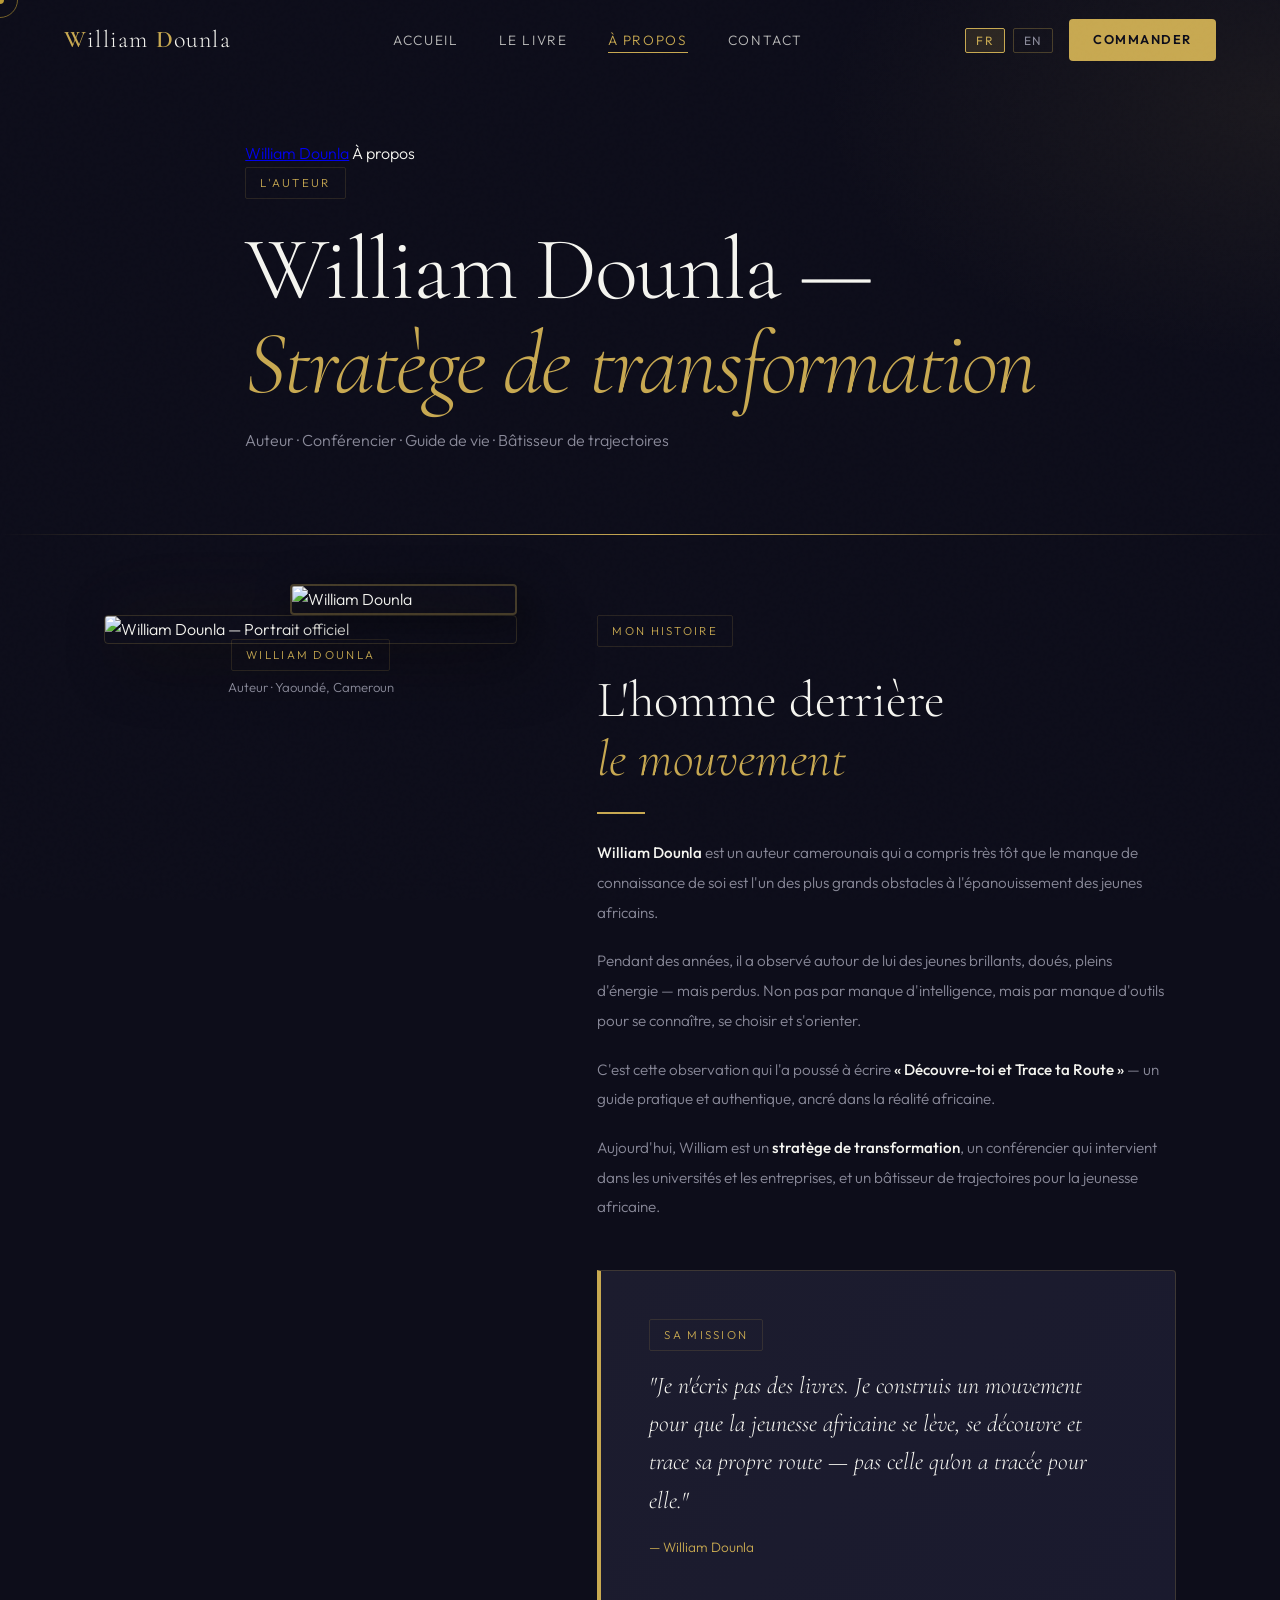
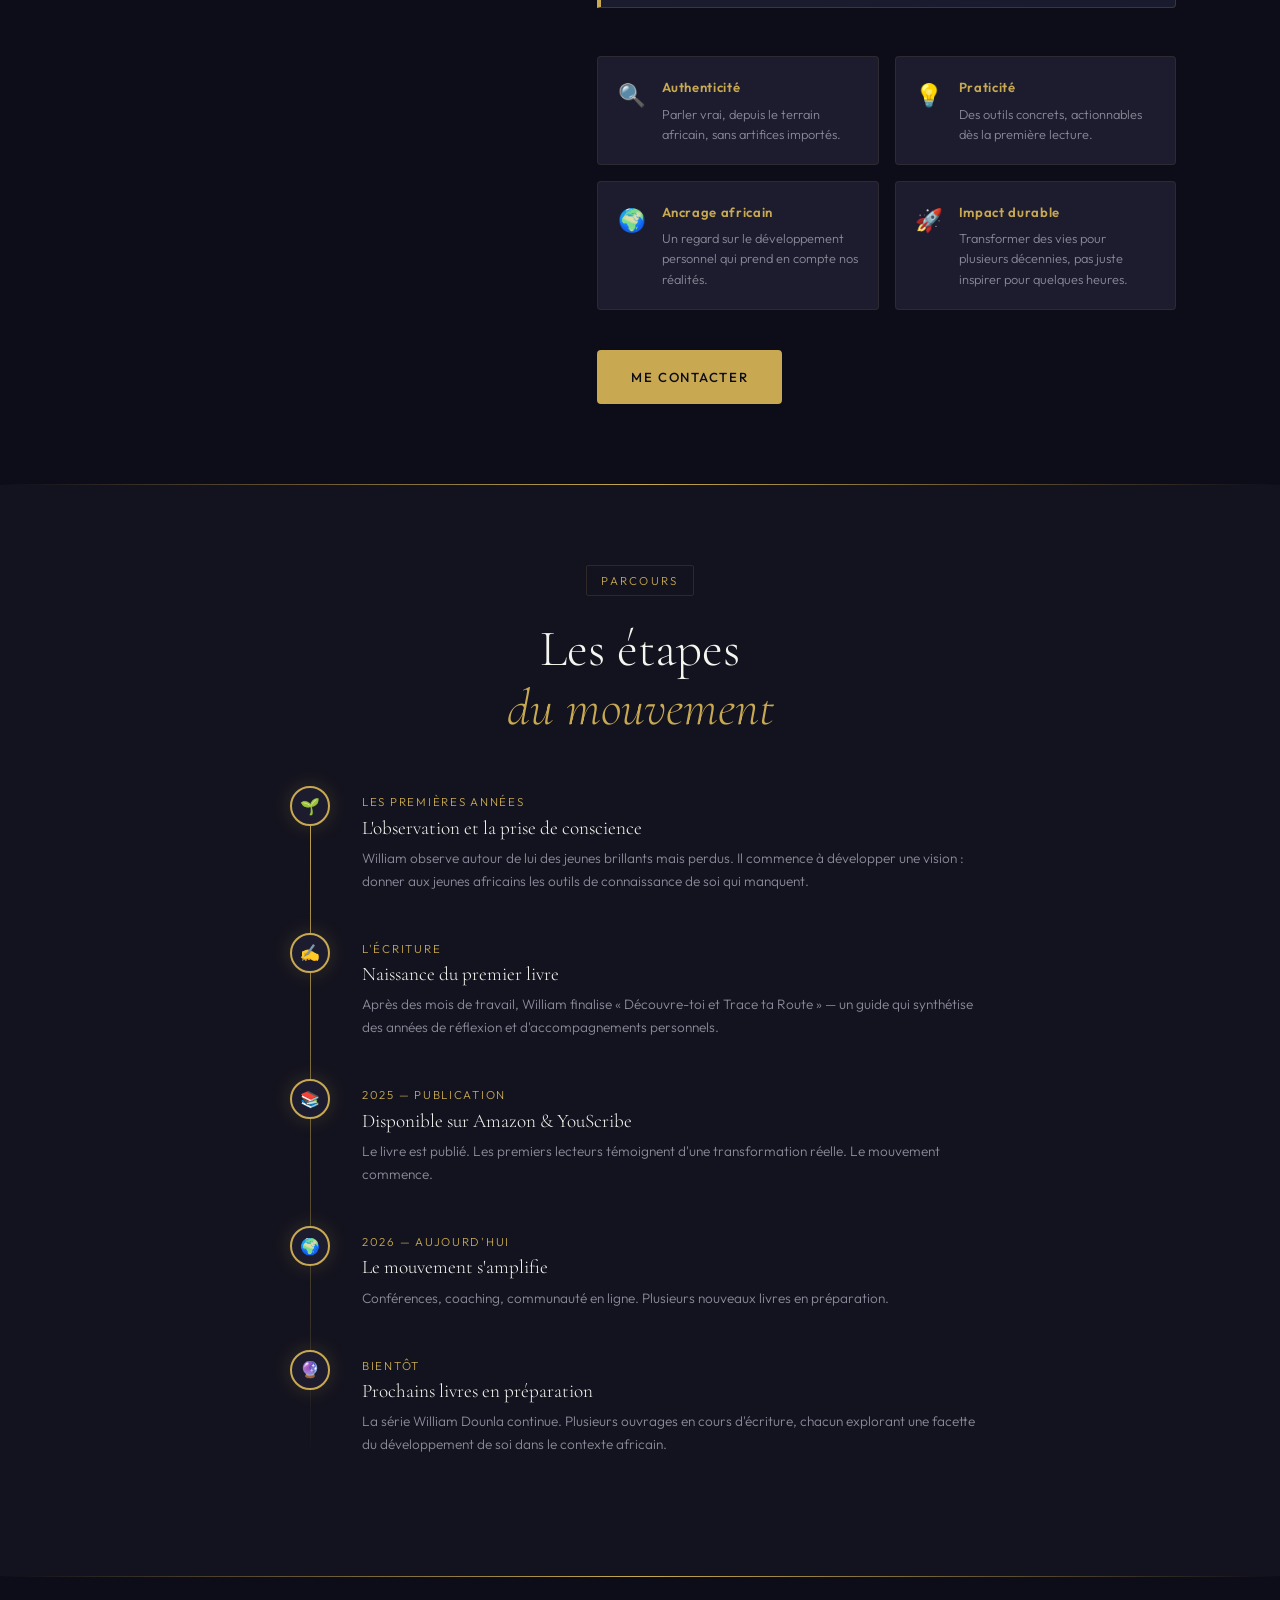
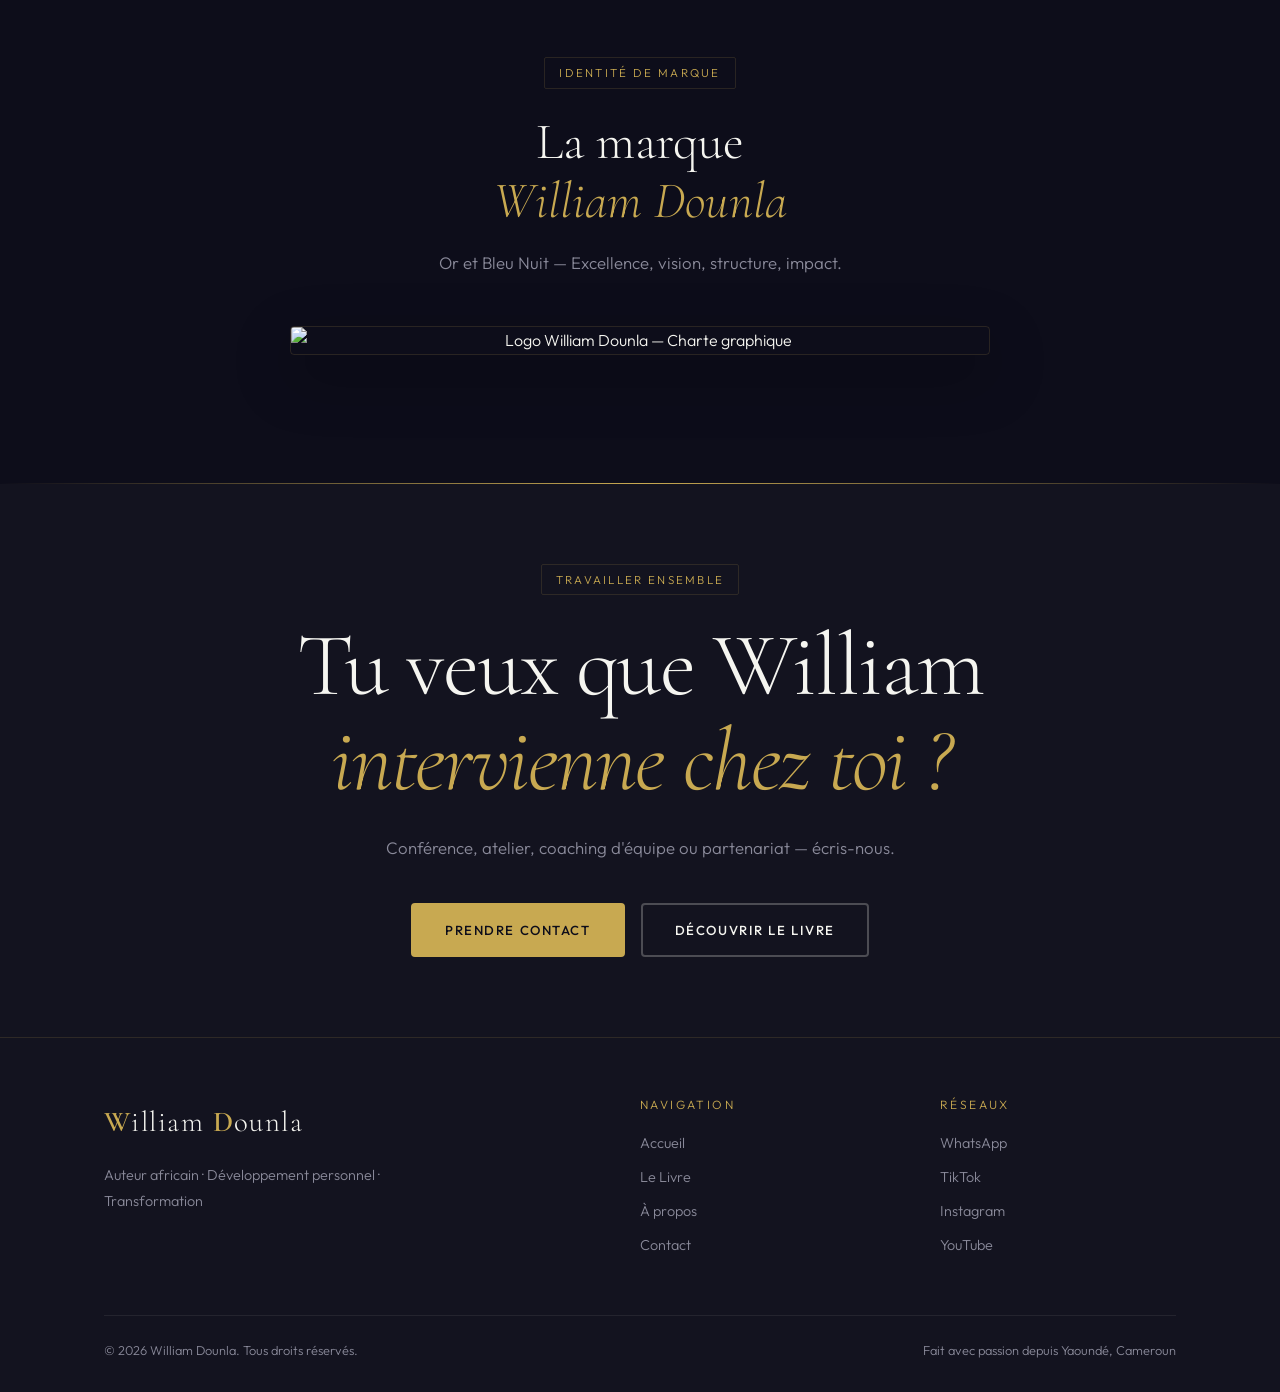
==== apropos.html @ 6d168667 "Add files via upload" ====
<!DOCTYPE html>
<html lang="fr">
<head>
  <meta charset="UTF-8" />
  <meta name="viewport" content="width=device-width, initial-scale=1.0" />
  <title>À propos — William Dounla</title>
  <meta name="description" content="Découvrez l'histoire de William Dounla, auteur africain de développement personnel, conférencier et guide de vie." />
  <link rel="stylesheet" href="style.css" />
  <style>
    .page-hero {
      min-height: 55vh; display: flex; align-items: flex-end;
      padding: calc(var(--nav-h) + 60px) 0 80px;
      position: relative; overflow: hidden;
    }
    .page-hero-bg {
      position: absolute; inset: 0;
      background: radial-gradient(ellipse 60% 80% at 100% 20%, rgba(200,169,81,0.07) 0%, transparent 60%);
    }

    /* ── PORTRAIT SECTION ── */
    .portrait-section { padding: 80px 0; }
    .portrait-layout {
      display: grid; grid-template-columns: 5fr 7fr;
      gap: 5rem; align-items: start;
    }
    .portrait-col { position: sticky; top: calc(var(--nav-h) + 2rem); }
    .portrait-main {
      width: 100%; border-radius: var(--radius);
      border: 1px solid rgba(200,169,81,0.2);
      box-shadow: 20px 20px 60px rgba(0,0,0,0.4), 0 0 80px rgba(200,169,81,0.08);
      display: block; object-fit: cover; object-position: top;
    }
    .portrait-secondary {
      width: 55%; margin-top: -60px; margin-left: auto;
      border-radius: var(--radius);
      border: 2px solid rgba(200,169,81,0.3);
      box-shadow: 10px 10px 40px rgba(0,0,0,0.5);
      display: block; object-fit: cover; object-position: top;
      position: relative; z-index: 2;
    }
    .portrait-label {
      margin-top: 1.5rem; text-align: center;
    }
    .portrait-label .tag { margin-bottom: 0.3rem; }
    .portrait-label p { font-size: 0.82rem; color: var(--gris); }

    /* ── STORY ── */
    .story-text p { color: var(--gris); line-height: 1.95; margin-bottom: 1.2rem; font-size: 0.95rem; }
    .story-text p strong { color: var(--blanc); font-weight: 500; }

    .values-grid {
      display: grid; grid-template-columns: 1fr 1fr;
      gap: 1rem; margin: 2.5rem 0;
    }
    .value-item {
      display: flex; gap: 1rem; align-items: flex-start;
      background: var(--nuit-3); border: 1px solid rgba(200,169,81,0.1);
      padding: 1.2rem; border-radius: var(--radius);
      transition: border-color var(--transition);
    }
    .value-item:hover { border-color: rgba(200,169,81,0.3); }
    .value-icon { font-size: 1.4rem; flex-shrink: 0; }
    .value-title { font-size: 0.82rem; font-weight: 600; color: var(--or); margin-bottom: 0.3rem; letter-spacing: 0.05em; }
    .value-desc { font-size: 0.8rem; color: var(--gris); line-height: 1.6; }

    /* ── TIMELINE ── */
    .timeline-section { background: var(--nuit-2); padding: 80px 0; }
    .timeline { position: relative; max-width: 700px; margin: 3rem auto 0; }
    .timeline::before {
      content: ''; position: absolute; left: 20px; top: 0; bottom: 0; width: 1px;
      background: linear-gradient(180deg, var(--or), transparent);
    }
    .timeline-item { display: flex; gap: 2rem; margin-bottom: 2.5rem; position: relative; }
    .timeline-dot {
      width: 40px; height: 40px; border-radius: 50%;
      background: var(--nuit-3); border: 2px solid var(--or);
      display: flex; align-items: center; justify-content: center;
      flex-shrink: 0; font-size: 1rem;
      box-shadow: 0 0 20px rgba(200,169,81,0.2);
    }
    .timeline-content { padding-top: 6px; }
    .timeline-year { font-size: 0.72rem; color: var(--or); letter-spacing: 0.15em; text-transform: uppercase; margin-bottom: 0.3rem; }
    .timeline-title { font-family: var(--font-display); font-size: 1.2rem; margin-bottom: 0.5rem; }
    .timeline-desc { font-size: 0.85rem; color: var(--gris); line-height: 1.7; }

    /* ── LOGO SECTION ── */
    .logo-section { padding: 80px 0; text-align: center; }
    .logo-display {
      max-width: 700px; margin: 3rem auto;
      border: 1px solid rgba(200,169,81,0.15);
      border-radius: var(--radius); overflow: hidden;
      box-shadow: 0 20px 60px rgba(0,0,0,0.3);
    }
    .logo-display img { width: 100%; display: block; }

    /* ── MISSION BOX ── */
    .mission-box {
      background: linear-gradient(135deg, var(--nuit-3), #1a1a2e);
      border: 1px solid rgba(200,169,81,0.2);
      border-left: 4px solid var(--or);
      padding: 3rem; border-radius: 0 var(--radius) var(--radius) 0;
      margin: 3rem 0;
    }
    .mission-box .tag { margin-bottom: 1rem; }
    .mission-box p {
      font-family: var(--font-display); font-size: 1.5rem;
      font-style: italic; color: var(--blanc); line-height: 1.6;
    }
    .mission-box .author { margin-top: 1rem; font-size: 0.85rem; color: var(--or); }

    /* ── CTA ── */
    .about-cta {
      background: var(--nuit-2); padding: 80px 0; text-align: center;
    }

    @media (max-width: 900px) {
      .portrait-layout { grid-template-columns: 1fr; }
      .portrait-col { position: static; }
      .portrait-secondary { width: 45%; }
      .values-grid { grid-template-columns: 1fr; }
    }
  </style>
</head>
<body>

<div class="cursor">
  <div class="cursor-dot" style="position:fixed"></div>
  <div class="cursor-ring" style="position:fixed"></div>
</div>
<div class="mobile-menu">
  <button class="mobile-close">✕</button>
  <a id="mob-accueil" href="index.html">Accueil</a>
  <a id="mob-livre" href="livre.html">Le Livre</a>
  <a id="mob-apropos" href="apropos.html">À propos</a>
  <a id="mob-contact" href="contact.html">Contact</a>
</div>
<nav>
  <a class="nav-logo" href="index.html">W<span>illiam </span>D<span>ounla</span></a>
  <ul class="nav-links">
    <li><a id="nav-accueil" href="index.html">Accueil</a></li>
    <li><a id="nav-livre" href="livre.html">Le Livre</a></li>
    <li><a id="nav-apropos" href="apropos.html" class="active">À propos</a></li>
    <li><a id="nav-contact" href="contact.html">Contact</a></li>
  </ul>
  <div style="display:flex;align-items:center;gap:1rem;">
    <div class="nav-lang">
      <button class="lang-btn" data-lang="fr">FR</button>
      <button class="lang-btn" data-lang="en">EN</button>
    </div>
    <a id="nav-cta" class="nav-cta" href="livre.html">Commander</a>
    <button class="hamburger"><span></span><span></span><span></span></button>
  </div>
</nav>

<!-- PAGE HERO -->
<section class="page-hero">
  <div class="page-hero-bg"></div>
  <div class="container">
    <div class="page-breadcrumb"><a href="index.html">William Dounla</a> <span id="page-label">À propos</span></div>
    <div class="tag" id="about-tag">L'auteur</div>
    <h1 class="display-title" id="about-hero-title">William Dounla —<br><em>Stratège de transformation</em></h1>
    <p style="color:var(--gris);margin-top:1rem;max-width:520px;" id="about-hero-sub">Auteur · Conférencier · Guide de vie · Bâtisseur de trajectoires</p>
  </div>
</section>

<hr class="divider">

<!-- PORTRAIT + STORY -->
<section class="portrait-section">
  <div class="container">
    <div class="portrait-layout">

      <!-- Photos -->
      <div class="portrait-col reveal">
        <img class="portrait-main" src="images/william-hero.jpeg" alt="William Dounla — Portrait officiel" />
        <img class="portrait-secondary" src="images/william-boubou.png" alt="William Dounla" />
        <div class="portrait-label">
          <div class="tag" id="portrait-tag">William Dounla</div>
          <p id="portrait-sub">Auteur · Yaoundé, Cameroun</p>
        </div>
      </div>

      <!-- Story -->
      <div class="reveal reveal-delay-2">
        <div class="tag" id="story-tag">Mon histoire</div>
        <h2 class="section-title" id="story-title">L'homme derrière<br><em>le mouvement</em></h2>
        <div class="or-line"></div>
        <div class="story-text">
          <p id="story-p1"><strong>William Dounla</strong> est un auteur camerounais qui a compris très tôt que le manque de connaissance de soi est l'un des plus grands obstacles à l'épanouissement des jeunes africains.</p>
          <p id="story-p2">Pendant des années, il a observé autour de lui des jeunes brillants, doués, pleins d'énergie — mais perdus. Non pas par manque d'intelligence, mais par manque d'outils pour se connaître, se choisir et s'orienter.</p>
          <p id="story-p3">C'est cette observation qui l'a poussé à écrire <strong>« Découvre-toi et Trace ta Route »</strong> — un guide pratique et authentique, ancré dans la réalité africaine, pour aider chacun à répondre aux questions essentielles de son existence.</p>
          <p id="story-p4">Aujourd'hui, William est bien plus qu'un auteur. Il est un <strong>stratège de transformation</strong>, un conférencier qui intervient dans les universités et les entreprises, et un bâtisseur de trajectoires pour la jeunesse africaine.</p>
        </div>

        <div class="mission-box">
          <div class="tag" id="mission-tag">Sa mission</div>
          <p id="mission-text">"Je n'écris pas des livres. Je construis un mouvement pour que la jeunesse africaine se lève, se découvre et trace sa propre route — pas celle qu'on a tracée pour elle."</p>
          <div class="author">— William Dounla</div>
        </div>

        <div class="values-grid">
          <div class="value-item">
            <div class="value-icon">🔍</div>
            <div><div class="value-title" id="v1t">Authenticité</div><div class="value-desc" id="v1d">Parler vrai, depuis le terrain africain, sans artifices importés.</div></div>
          </div>
          <div class="value-item">
            <div class="value-icon">💡</div>
            <div><div class="value-title" id="v2t">Praticité</div><div class="value-desc" id="v2d">Des outils concrets, actionnables dès la première lecture.</div></div>
          </div>
          <div class="value-item">
            <div class="value-icon">🌍</div>
            <div><div class="value-title" id="v3t">Ancrage africain</div><div class="value-desc" id="v3d">Un regard sur le développement personnel qui prend en compte nos réalités.</div></div>
          </div>
          <div class="value-item">
            <div class="value-icon">🚀</div>
            <div><div class="value-title" id="v4t">Impact durable</div><div class="value-desc" id="v4d">Transformer des vies pour plusieurs décennies, pas juste inspirer pour quelques heures.</div></div>
          </div>
        </div>

        <a class="btn btn-gold" href="contact.html" id="about-contact-btn">
          Me contacter
          <svg viewBox="0 0 24 24" fill="none" stroke="currentColor" stroke-width="2"><path d="M5 12h14M12 5l7 7-7 7"/></svg>
        </a>
      </div>
    </div>
  </div>
</section>

<hr class="divider">

<!-- TIMELINE -->
<section class="timeline-section">
  <div class="container">
    <div class="reveal" style="text-align:center;">
      <div class="tag" id="timeline-tag">Parcours</div>
      <h2 class="section-title" id="timeline-title">Les étapes<br><em>du mouvement</em></h2>
    </div>
    <div class="timeline">
      <div class="timeline-item reveal">
        <div class="timeline-dot">🌱</div>
        <div class="timeline-content">
          <div class="timeline-year" id="tl1-year">Les premières années</div>
          <h3 class="timeline-title" id="tl1-title">L'observation et la prise de conscience</h3>
          <p class="timeline-desc" id="tl1-desc">William observe autour de lui des jeunes brillants mais perdus. Il commence à développer une vision : donner aux jeunes africains les outils de connaissance de soi qui manquent cruellement.</p>
        </div>
      </div>
      <div class="timeline-item reveal">
        <div class="timeline-dot">✍️</div>
        <div class="timeline-content">
          <div class="timeline-year" id="tl2-year">L'écriture</div>
          <h3 class="timeline-title" id="tl2-title">Naissance du premier livre</h3>
          <p class="timeline-desc" id="tl2-desc">Après des mois de travail, William finalise « Découvre-toi et Trace ta Route » — un guide qui synthétise des années de réflexion, d'expériences et d'accompagnements personnels.</p>
        </div>
      </div>
      <div class="timeline-item reveal">
        <div class="timeline-dot">📚</div>
        <div class="timeline-content">
          <div class="timeline-year" id="tl3-year">2025 — Publication</div>
          <h3 class="timeline-title" id="tl3-title">Disponible sur Amazon & YouScribe</h3>
          <p class="timeline-desc" id="tl3-desc">Le livre est publié sur Amazon (version papier et numérique) et sur YouScribe. Les premiers lecteurs témoignent d'une transformation réelle. Le mouvement commence.</p>
        </div>
      </div>
      <div class="timeline-item reveal">
        <div class="timeline-dot">🌍</div>
        <div class="timeline-content">
          <div class="timeline-year" id="tl4-year">2026 — Aujourd'hui</div>
          <h3 class="timeline-title" id="tl4-title">Le mouvement s'amplifie</h3>
          <p class="timeline-desc" id="tl4-desc">Conférences, coaching, communauté en ligne. Plusieurs nouveaux livres en préparation. La marque William Dounla se construit comme un écosystème de transformation pour la jeunesse africaine.</p>
        </div>
      </div>
      <div class="timeline-item reveal">
        <div class="timeline-dot">🔮</div>
        <div class="timeline-content">
          <div class="timeline-year" id="tl5-year">Bientôt</div>
          <h3 class="timeline-title" id="tl5-title">Prochains livres en préparation</h3>
          <p class="timeline-desc" id="tl5-desc">La série William Dounla continue. Plusieurs ouvrages sont en cours d'écriture, chacun explorant une facette du développement de soi dans le contexte africain.</p>
        </div>
      </div>
    </div>
  </div>
</section>

<hr class="divider">

<!-- LOGO / BRAND -->
<section class="logo-section">
  <div class="container">
    <div class="reveal">
      <div class="tag" id="brand-tag">Identité de marque</div>
      <h2 class="section-title" id="brand-title">La marque<br><em>William Dounla</em></h2>
      <p class="lead" style="margin:0 auto;text-align:center;" id="brand-sub">Or et Bleu Nuit — Excellence, vision, structure, impact.</p>
    </div>
    <div class="logo-display reveal reveal-delay-2">
      <img src="images/logo-wd.png" alt="Logo William Dounla — Charte graphique" />
    </div>
  </div>
</section>

<hr class="divider">

<!-- CTA -->
<section class="about-cta">
  <div class="container reveal">
    <div class="tag" id="cta-tag">Travailler ensemble</div>
    <h2 class="display-title" id="cta-title">Tu veux que William<br><em>intervienne chez toi ?</em></h2>
    <p class="lead" style="margin:1.5rem auto 2.5rem;text-align:center;" id="cta-sub">
      Conférence, atelier, coaching d'équipe ou partenariat — écris-nous.
    </p>
    <div style="display:flex;justify-content:center;gap:1rem;flex-wrap:wrap;">
      <a class="btn btn-gold" href="contact.html" id="cta-btn1">
        Prendre contact
        <svg viewBox="0 0 24 24" fill="none" stroke="currentColor" stroke-width="2"><path d="M5 12h14M12 5l7 7-7 7"/></svg>
      </a>
      <a class="btn btn-outline" href="livre.html" id="cta-btn2">Découvrir le livre</a>
    </div>
  </div>
</section>

<!-- FOOTER -->
<footer>
  <div class="container">
    <div class="footer-grid">
      <div class="footer-brand">
        <a class="nav-logo" href="index.html">W<span>illiam </span>D<span>ounla</span></a>
        <p id="footer-tagline">Auteur africain · Développement personnel · Transformation</p>
      </div>
      <div class="footer-col">
        <h4 id="footer-nav-title">Navigation</h4>
        <a id="footer-link-accueil" href="index.html">Accueil</a>
        <a id="footer-link-livre" href="livre.html">Le Livre</a>
        <a id="footer-link-apropos" href="apropos.html">À propos</a>
        <a id="footer-link-contact" href="contact.html">Contact</a>
      </div>
      <div class="footer-col">
        <h4 id="footer-social-title">Réseaux</h4>
        <a href="https://wa.me/237699545260" target="_blank">WhatsApp</a>
        <a href="#" target="_blank">TikTok</a>
        <a href="#" target="_blank">Instagram</a>
        <a href="#" target="_blank">YouTube</a>
      </div>
    </div>
    <div class="footer-bottom">
      <p id="footer-rights">© 2026 William Dounla. Tous droits réservés.</p>
      <p id="footer-made">Fait avec passion depuis Yaoundé, Cameroun</p>
    </div>
  </div>
</footer>

<script src="main.js"></script>
<script>
const aboutTranslations = {
  fr: {
    pageLabel:"À propos", aboutTag:"L'auteur",
    heroTitle:"William Dounla —<br><em>Stratège de transformation</em>",
    heroSub:"Auteur · Conférencier · Guide de vie · Bâtisseur de trajectoires",
    portraitTag:"William Dounla", portraitSub:"Auteur · Yaoundé, Cameroun",
    storyTag:"Mon histoire", storyTitle:"L'homme derrière<br><em>le mouvement</em>",
    p1:"<strong>William Dounla</strong> est un auteur camerounais qui a compris très tôt que le manque de connaissance de soi est l'un des plus grands obstacles à l'épanouissement des jeunes africains.",
    p2:"Pendant des années, il a observé autour de lui des jeunes brillants, doués, pleins d'énergie — mais perdus. Non pas par manque d'intelligence, mais par manque d'outils pour se connaître, se choisir et s'orienter.",
    p3:"C'est cette observation qui l'a poussé à écrire <strong>« Découvre-toi et Trace ta Route »</strong> — un guide pratique et authentique, ancré dans la réalité africaine.",
    p4:"Aujourd'hui, William est un <strong>stratège de transformation</strong>, un conférencier qui intervient dans les universités et les entreprises, et un bâtisseur de trajectoires pour la jeunesse africaine.",
    missionTag:"Sa mission",
    missionText:"\"Je n'écris pas des livres. Je construis un mouvement pour que la jeunesse africaine se lève, se découvre et trace sa propre route — pas celle qu'on a tracée pour elle.\"",
    v1t:"Authenticité",v1d:"Parler vrai, depuis le terrain africain, sans artifices importés.",
    v2t:"Praticité",v2d:"Des outils concrets, actionnables dès la première lecture.",
    v3t:"Ancrage africain",v3d:"Un regard sur le développement personnel qui prend en compte nos réalités.",
    v4t:"Impact durable",v4d:"Transformer des vies pour plusieurs décennies, pas juste inspirer pour quelques heures.",
    contactBtn:"Me contacter",
    timelineTag:"Parcours",timelineTitle:"Les étapes<br><em>du mouvement</em>",
    tl1y:"Les premières années",tl1t:"L'observation et la prise de conscience",tl1d:"William observe autour de lui des jeunes brillants mais perdus. Il commence à développer une vision : donner aux jeunes africains les outils de connaissance de soi qui manquent.",
    tl2y:"L'écriture",tl2t:"Naissance du premier livre",tl2d:"Après des mois de travail, William finalise « Découvre-toi et Trace ta Route » — un guide qui synthétise des années de réflexion et d'accompagnements personnels.",
    tl3y:"2025 — Publication",tl3t:"Disponible sur Amazon & YouScribe",tl3d:"Le livre est publié. Les premiers lecteurs témoignent d'une transformation réelle. Le mouvement commence.",
    tl4y:"2026 — Aujourd'hui",tl4t:"Le mouvement s'amplifie",tl4d:"Conférences, coaching, communauté en ligne. Plusieurs nouveaux livres en préparation.",
    tl5y:"Bientôt",tl5t:"Prochains livres en préparation",tl5d:"La série William Dounla continue. Plusieurs ouvrages en cours d'écriture, chacun explorant une facette du développement de soi dans le contexte africain.",
    brandTag:"Identité de marque",brandTitle:"La marque<br><em>William Dounla</em>",brandSub:"Or et Bleu Nuit — Excellence, vision, structure, impact.",
    ctaTag:"Travailler ensemble",ctaTitle:"Tu veux que William<br><em>intervienne chez toi ?</em>",ctaSub:"Conférence, atelier, coaching d'équipe ou partenariat — écris-nous.",
    ctaBtn1:"Prendre contact",ctaBtn2:"Découvrir le livre",
  },
  en: {
    pageLabel:"About", aboutTag:"The author",
    heroTitle:"William Dounla —<br><em>Transformation strategist</em>",
    heroSub:"Author · Speaker · Life Guide · Path Builder",
    portraitTag:"William Dounla", portraitSub:"Author · Yaoundé, Cameroon",
    storyTag:"My story", storyTitle:"The man behind<br><em>the movement</em>",
    p1:"<strong>William Dounla</strong> is a Cameroonian author who understood early that lack of self-knowledge is one of the greatest obstacles to the fulfillment of young Africans.",
    p2:"For years, he observed brilliant, talented, energetic young people — but lost. Not for lack of intelligence, but for lack of tools to know themselves, choose themselves and find direction.",
    p3:"This observation pushed him to write <strong>\"Discover Yourself and Trace Your Path\"</strong> — a practical, authentic guide rooted in African reality.",
    p4:"Today, William is a <strong>transformation strategist</strong>, a speaker who intervenes in universities and companies, and a path builder for African youth.",
    missionTag:"His mission",
    missionText:"\"I don't write books. I build a movement so that African youth rises, discovers itself and traces its own path — not the one traced for them.\"",
    v1t:"Authenticity",v1d:"Speaking truth, from the African ground, without imported artifices.",
    v2t:"Practicality",v2d:"Concrete tools, actionable from the very first reading.",
    v3t:"African grounding",v3d:"A view of personal development that takes our realities into account.",
    v4t:"Lasting impact",v4d:"Transforming lives for decades, not just inspiring for a few hours.",
    contactBtn:"Contact me",
    timelineTag:"Journey",timelineTitle:"The steps<br><em>of the movement</em>",
    tl1y:"Early years",tl1t:"Observation and awakening",tl1d:"William observes brilliant but lost young people around him. He begins to develop a vision: giving African youth the self-knowledge tools they so desperately lack.",
    tl2y:"Writing",tl2t:"Birth of the first book",tl2d:"After months of work, William finalizes 'Discover Yourself and Trace Your Path' — a guide synthesizing years of reflection and personal accompaniment.",
    tl3y:"2025 — Publication",tl3t:"Available on Amazon & YouScribe",tl3d:"The book is published. The first readers testify to real transformation. The movement begins.",
    tl4y:"2026 — Today",tl4t:"The movement amplifies",tl4d:"Conferences, coaching, online community. Several new books in preparation.",
    tl5y:"Coming soon",tl5t:"Next books in preparation",tl5d:"The William Dounla series continues. Several works in progress, each exploring a facet of self-development in the African context.",
    brandTag:"Brand identity",brandTitle:"The<br><em>William Dounla brand</em>",brandSub:"Gold and Midnight Blue — Excellence, vision, structure, impact.",
    ctaTag:"Work together",ctaTitle:"Want William to<br><em>speak at your event?</em>",ctaSub:"Conference, workshop, team coaching or partnership — write to us.",
    ctaBtn1:"Get in touch",ctaBtn2:"Discover the book",
  }
};
function updatePageLang(lang) {
  const t = aboutTranslations[lang];
  const set = (id, val, html=false) => { const el=document.getElementById(id); if(el){if(html)el.innerHTML=val;else el.textContent=val;} };
  set('page-label',t.pageLabel); set('about-tag',t.aboutTag);
  set('about-hero-title',t.heroTitle,true); set('about-hero-sub',t.heroSub);
  set('portrait-tag',t.portraitTag); set('portrait-sub',t.portraitSub);
  set('story-tag',t.storyTag); set('story-title',t.storyTitle,true);
  set('story-p1',t.p1,true); set('story-p2',t.p2,true); set('story-p3',t.p3,true); set('story-p4',t.p4,true);
  set('mission-tag',t.missionTag); set('mission-text',t.missionText);
  set('v1t',t.v1t);set('v1d',t.v1d);set('v2t',t.v2t);set('v2d',t.v2d);
  set('v3t',t.v3t);set('v3d',t.v3d);set('v4t',t.v4t);set('v4d',t.v4d);
  set('about-contact-btn',t.contactBtn);
  set('timeline-tag',t.timelineTag); set('timeline-title',t.timelineTitle,true);
  set('tl1-year',t.tl1y);set('tl1-title',t.tl1t);set('tl1-desc',t.tl1d);
  set('tl2-year',t.tl2y);set('tl2-title',t.tl2t);set('tl2-desc',t.tl2d);
  set('tl3-year',t.tl3y);set('tl3-title',t.tl3t);set('tl3-desc',t.tl3d);
  set('tl4-year',t.tl4y);set('tl4-title',t.tl4t);set('tl4-desc',t.tl4d);
  set('tl5-year',t.tl5y);set('tl5-title',t.tl5t);set('tl5-desc',t.tl5d);
  set('brand-tag',t.brandTag);set('brand-title',t.brandTitle,true);set('brand-sub',t.brandSub);
  set('cta-tag',t.ctaTag);set('cta-title',t.ctaTitle,true);set('cta-sub',t.ctaSub);
  set('cta-btn1',t.ctaBtn1);set('cta-btn2',t.ctaBtn2);
}
</script>
</body>
</html>
---- style.css ----
/* ═══════════════════════════════════════════════════════
   WILLIAM DOUNLA — Global Stylesheet
   Palette: Or #C8A951 · Bleu Nuit #0D0D1A · Blanc #F5F5F0
   ═══════════════════════════════════════════════════════ */

@import url('https://fonts.googleapis.com/css2?family=Cormorant+Garamond:ital,wght@0,300;0,400;0,600;0,700;1,300;1,400&family=Outfit:wght@300;400;500;600&display=swap');

:root {
  --or: #C8A951;
  --or-light: #E2CC8A;
  --or-dim: rgba(200,169,81,0.15);
  --nuit: #0D0D1A;
  --nuit-2: #13131F;
  --nuit-3: #1C1C2E;
  --blanc: #F5F5F0;
  --gris: #8A8A9A;
  --gris-light: rgba(245,245,240,0.07);
  --font-display: 'Cormorant Garamond', serif;
  --font-body: 'Outfit', sans-serif;
  --nav-h: 80px;
  --radius: 4px;
  --transition: 0.4s cubic-bezier(0.25, 0.46, 0.45, 0.94);
}

*, *::before, *::after { box-sizing: border-box; margin: 0; padding: 0; }

html { scroll-behavior: smooth; font-size: 16px; }

body {
  background: var(--nuit);
  color: var(--blanc);
  font-family: var(--font-body);
  font-weight: 300;
  line-height: 1.7;
  overflow-x: hidden;
  cursor: none;
}

/* ── Custom Cursor ── */
.cursor {
  position: fixed; top: 0; left: 0; z-index: 9999;
  pointer-events: none; mix-blend-mode: difference;
}
.cursor-dot {
  width: 8px; height: 8px;
  background: var(--or);
  border-radius: 50%;
  transform: translate(-50%, -50%);
  transition: transform 0.1s;
}
.cursor-ring {
  width: 36px; height: 36px;
  border: 1.5px solid var(--or);
  border-radius: 50%;
  transform: translate(-50%, -50%);
  transition: transform 0.15s, width 0.3s, height 0.3s;
  opacity: 0.6;
}
body:has(a:hover) .cursor-ring,
body:has(button:hover) .cursor-ring {
  width: 56px; height: 56px;
}

/* ── Scrollbar ── */
::-webkit-scrollbar { width: 4px; }
::-webkit-scrollbar-track { background: var(--nuit); }
::-webkit-scrollbar-thumb { background: var(--or); border-radius: 2px; }

/* ═══ NAVIGATION ═══════════════════════════════════════ */
nav {
  position: fixed; top: 0; left: 0; right: 0; z-index: 100;
  height: var(--nav-h);
  display: flex; align-items: center; justify-content: space-between;
  padding: 0 5vw;
  transition: background var(--transition), backdrop-filter var(--transition);
}
nav.scrolled {
  background: rgba(13,13,26,0.92);
  backdrop-filter: blur(20px);
  border-bottom: 1px solid rgba(200,169,81,0.15);
}

.nav-logo {
  font-family: var(--font-display);
  font-size: 1.5rem;
  font-weight: 600;
  color: var(--or);
  text-decoration: none;
  letter-spacing: 0.05em;
}
.nav-logo span { color: var(--blanc); font-weight: 300; }

.nav-links {
  display: flex; align-items: center; gap: 2.5rem;
  list-style: none;
}
.nav-links a {
  color: rgba(245,245,240,0.75);
  text-decoration: none;
  font-size: 0.85rem;
  letter-spacing: 0.12em;
  text-transform: uppercase;
  transition: color var(--transition);
  position: relative;
}
.nav-links a::after {
  content: '';
  position: absolute; bottom: -4px; left: 0; right: 0;
  height: 1px; background: var(--or);
  transform: scaleX(0); transform-origin: right;
  transition: transform var(--transition);
}
.nav-links a:hover, .nav-links a.active { color: var(--or); }
.nav-links a:hover::after, .nav-links a.active::after { transform: scaleX(1); transform-origin: left; }

.nav-lang {
  display: flex; gap: 0.5rem; align-items: center;
}
.lang-btn {
  background: none; border: 1px solid rgba(200,169,81,0.3);
  color: var(--gris); font-family: var(--font-body);
  font-size: 0.75rem; letter-spacing: 0.1em;
  padding: 4px 10px; border-radius: 2px;
  cursor: none; transition: all 0.3s;
}
.lang-btn.active, .lang-btn:hover {
  border-color: var(--or); color: var(--or);
  background: var(--or-dim);
}

.nav-cta {
  background: var(--or); color: var(--nuit);
  border: none; font-family: var(--font-body);
  font-size: 0.8rem; letter-spacing: 0.12em;
  text-transform: uppercase; font-weight: 600;
  padding: 10px 24px; border-radius: var(--radius);
  text-decoration: none; cursor: none;
  transition: all 0.3s; white-space: nowrap;
}
.nav-cta:hover { background: var(--or-light); transform: translateY(-1px); }

/* ── Hamburger ── */
.hamburger {
  display: none; flex-direction: column; gap: 5px;
  background: none; border: none; cursor: none; padding: 4px;
}
.hamburger span {
  display: block; width: 24px; height: 1.5px;
  background: var(--blanc); transition: all 0.3s;
}

/* ═══ UTILITY ═══════════════════════════════════════════ */
.container { max-width: 1200px; margin: 0 auto; padding: 0 5vw; }
.section { padding: 100px 0; }
.section-sm { padding: 60px 0; }

.tag {
  display: inline-block;
  font-size: 0.72rem; letter-spacing: 0.2em; text-transform: uppercase;
  color: var(--or); border: 1px solid var(--or-dim);
  padding: 5px 14px; border-radius: 2px;
  margin-bottom: 1.5rem;
}

h1, h2, h3, h4 { font-family: var(--font-display); font-weight: 300; line-height: 1.15; }

.display-title {
  font-size: clamp(3rem, 7vw, 6rem);
  font-weight: 300; line-height: 1.05;
  letter-spacing: -0.02em;
}
.display-title em { font-style: italic; color: var(--or); }

.section-title {
  font-size: clamp(2rem, 4vw, 3.2rem);
  font-weight: 300; margin-bottom: 1rem;
}
.section-title em { font-style: italic; color: var(--or); }

.lead {
  font-size: 1.05rem; color: var(--gris);
  max-width: 560px; line-height: 1.85;
}

.or-line {
  width: 48px; height: 2px; background: var(--or);
  margin: 1.5rem 0;
}

/* ── Buttons ── */
.btn {
  display: inline-flex; align-items: center; gap: 10px;
  font-family: var(--font-body); font-size: 0.82rem;
  letter-spacing: 0.12em; text-transform: uppercase;
  text-decoration: none; padding: 14px 32px;
  border-radius: var(--radius); transition: all 0.3s;
  cursor: none; font-weight: 500;
}
.btn-gold {
  background: var(--or); color: var(--nuit); border: 2px solid var(--or);
}
.btn-gold:hover { background: var(--or-light); border-color: var(--or-light); transform: translateY(-2px); box-shadow: 0 12px 40px rgba(200,169,81,0.3); }
.btn-outline {
  background: transparent; color: var(--blanc); border: 2px solid rgba(245,245,240,0.25);
}
.btn-outline:hover { border-color: var(--or); color: var(--or); transform: translateY(-2px); }
.btn svg { width: 16px; height: 16px; transition: transform 0.3s; }
.btn:hover svg { transform: translateX(4px); }

/* ── Gold Divider ── */
.divider {
  border: none; height: 1px;
  background: linear-gradient(90deg, transparent, var(--or), transparent);
  margin: 0;
}

/* ═══ CARDS ═════════════════════════════════════════════ */
.card {
  background: var(--nuit-3);
  border: 1px solid rgba(200,169,81,0.1);
  border-radius: var(--radius);
  padding: 2.5rem;
  transition: all var(--transition);
  position: relative; overflow: hidden;
}
.card::before {
  content: '';
  position: absolute; top: 0; left: 0; right: 0;
  height: 2px; background: var(--or);
  transform: scaleX(0); transform-origin: left;
  transition: transform var(--transition);
}
.card:hover { border-color: rgba(200,169,81,0.3); transform: translateY(-4px); }
.card:hover::before { transform: scaleX(1); }

/* ═══ FOOTER ════════════════════════════════════════════ */
footer {
  background: var(--nuit-2);
  border-top: 1px solid rgba(200,169,81,0.15);
  padding: 60px 0 30px;
}
.footer-grid {
  display: grid; grid-template-columns: 2fr 1fr 1fr;
  gap: 4rem; margin-bottom: 3rem;
}
.footer-brand .nav-logo { font-size: 1.8rem; display: block; margin-bottom: 1rem; }
.footer-brand p { color: var(--gris); font-size: 0.9rem; max-width: 280px; line-height: 1.8; }
.footer-col h4 {
  font-family: var(--font-body); font-size: 0.75rem;
  letter-spacing: 0.2em; text-transform: uppercase;
  color: var(--or); margin-bottom: 1.2rem;
}
.footer-col a {
  display: block; color: var(--gris); text-decoration: none;
  font-size: 0.9rem; margin-bottom: 0.6rem;
  transition: color 0.3s;
}
.footer-col a:hover { color: var(--blanc); }
.footer-bottom {
  border-top: 1px solid rgba(245,245,240,0.07);
  padding-top: 1.5rem;
  display: flex; justify-content: space-between; align-items: center;
}
.footer-bottom p { color: var(--gris); font-size: 0.8rem; }

/* ═══ ANIMATIONS ════════════════════════════════════════ */
.reveal {
  opacity: 0; transform: translateY(30px);
  transition: opacity 0.8s ease, transform 0.8s ease;
}
.reveal.visible { opacity: 1; transform: translateY(0); }
.reveal-delay-1 { transition-delay: 0.1s; }
.reveal-delay-2 { transition-delay: 0.2s; }
.reveal-delay-3 { transition-delay: 0.3s; }
.reveal-delay-4 { transition-delay: 0.4s; }

/* ── Grain Overlay ── */
body::after {
  content: '';
  position: fixed; inset: 0; z-index: 9998;
  pointer-events: none;
  background-image: url("data:image/svg+xml,%3Csvg viewBox='0 0 256 256' xmlns='http://www.w3.org/2000/svg'%3E%3Cfilter id='noise'%3E%3CfeTurbulence type='fractalNoise' baseFrequency='0.9' numOctaves='4' stitchTiles='stitch'/%3E%3C/filter%3E%3Crect width='100%25' height='100%25' filter='url(%23noise)' opacity='0.035'/%3E%3C/svg%3E");
  opacity: 0.4;
}

/* ═══ RESPONSIVE ════════════════════════════════════════ */
@media (max-width: 900px) {
  .nav-links, .nav-cta { display: none; }
  .hamburger { display: flex; }
  .footer-grid { grid-template-columns: 1fr 1fr; }
  .footer-brand { grid-column: 1 / -1; }
}
@media (max-width: 600px) {
  .footer-grid { grid-template-columns: 1fr; }
  .footer-bottom { flex-direction: column; gap: 0.5rem; text-align: center; }
  body { cursor: auto; }
  .cursor { display: none; }
}

/* ── Mobile Nav Menu ── */
.mobile-menu {
  position: fixed; inset: 0; z-index: 99;
  background: var(--nuit); display: none;
  flex-direction: column; justify-content: center; align-items: center; gap: 2rem;
}
.mobile-menu.open { display: flex; }
.mobile-menu a {
  font-family: var(--font-display); font-size: 2.5rem; font-weight: 300;
  color: var(--blanc); text-decoration: none; transition: color 0.3s;
}
.mobile-menu a:hover { color: var(--or); }
.mobile-close {
  position: absolute; top: 28px; right: 5vw;
  background: none; border: none; color: var(--blanc); font-size: 2rem;
  cursor: pointer; line-height: 1;
}
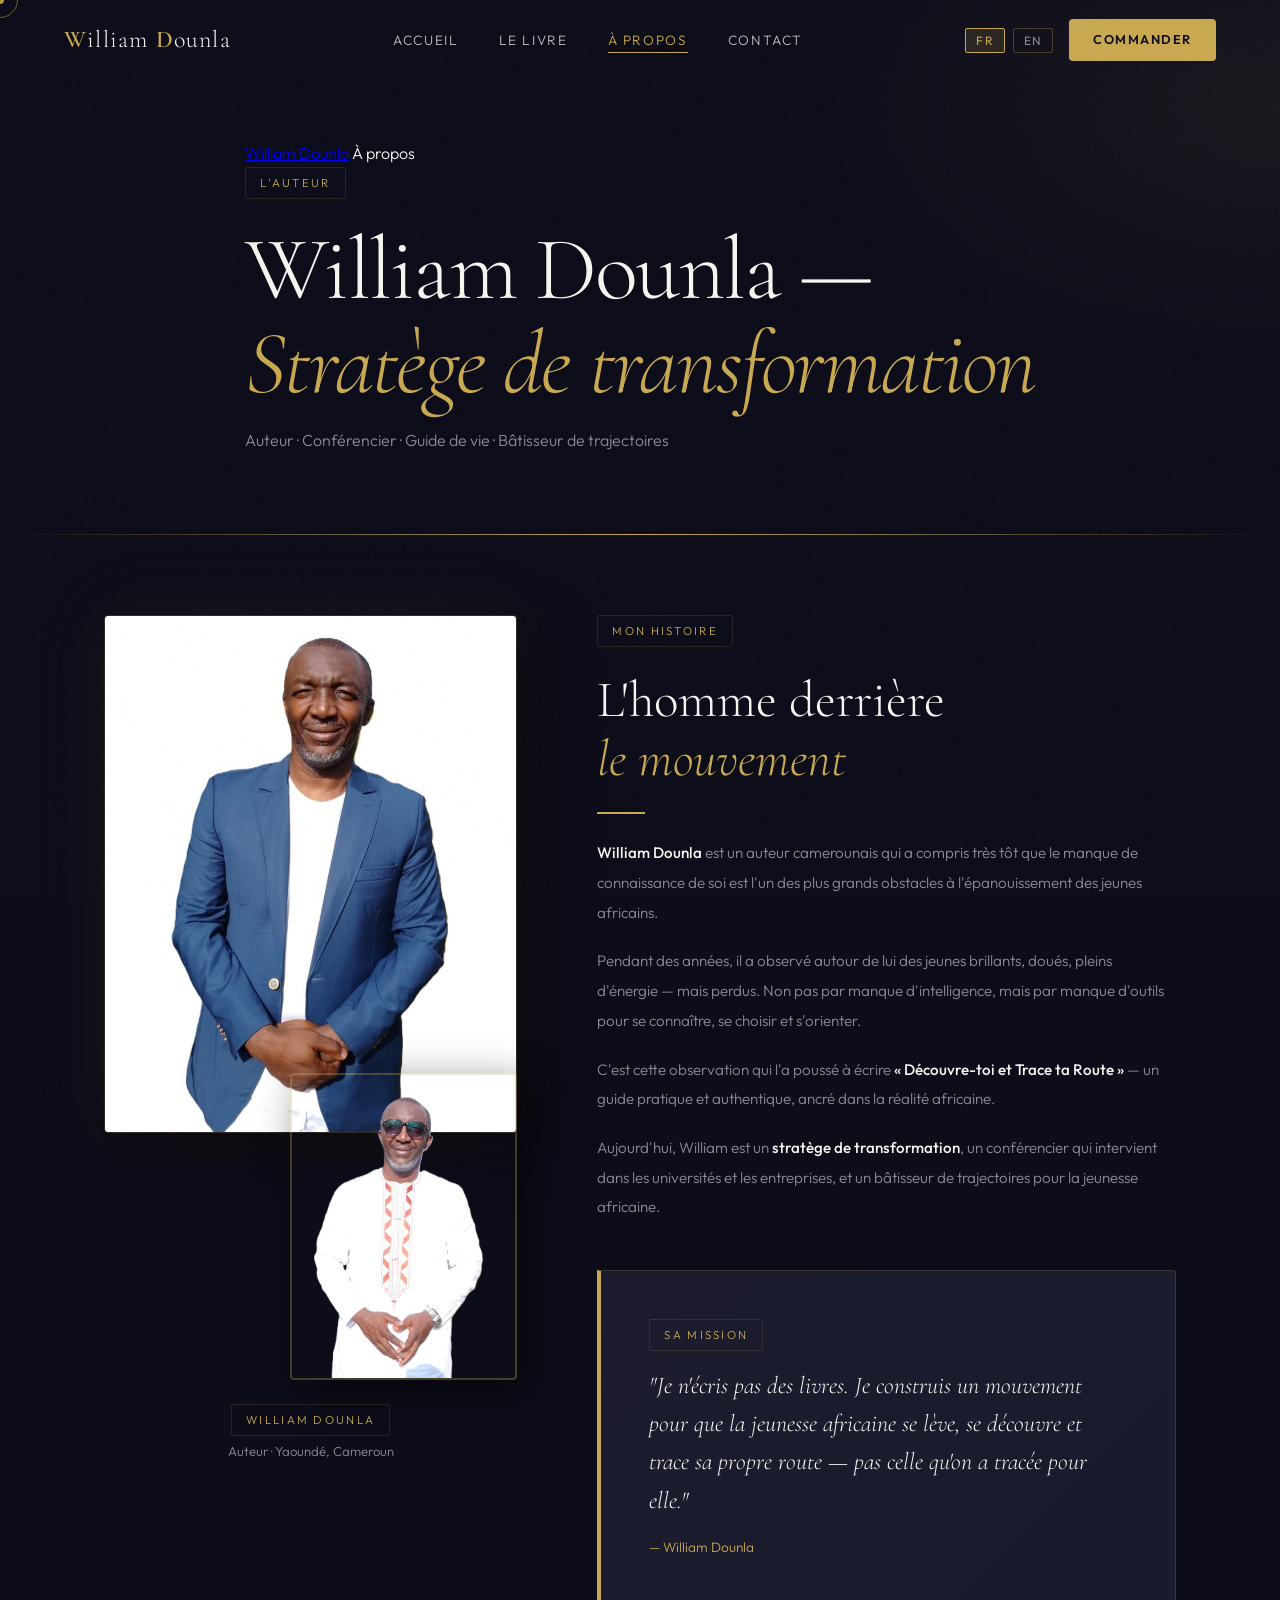
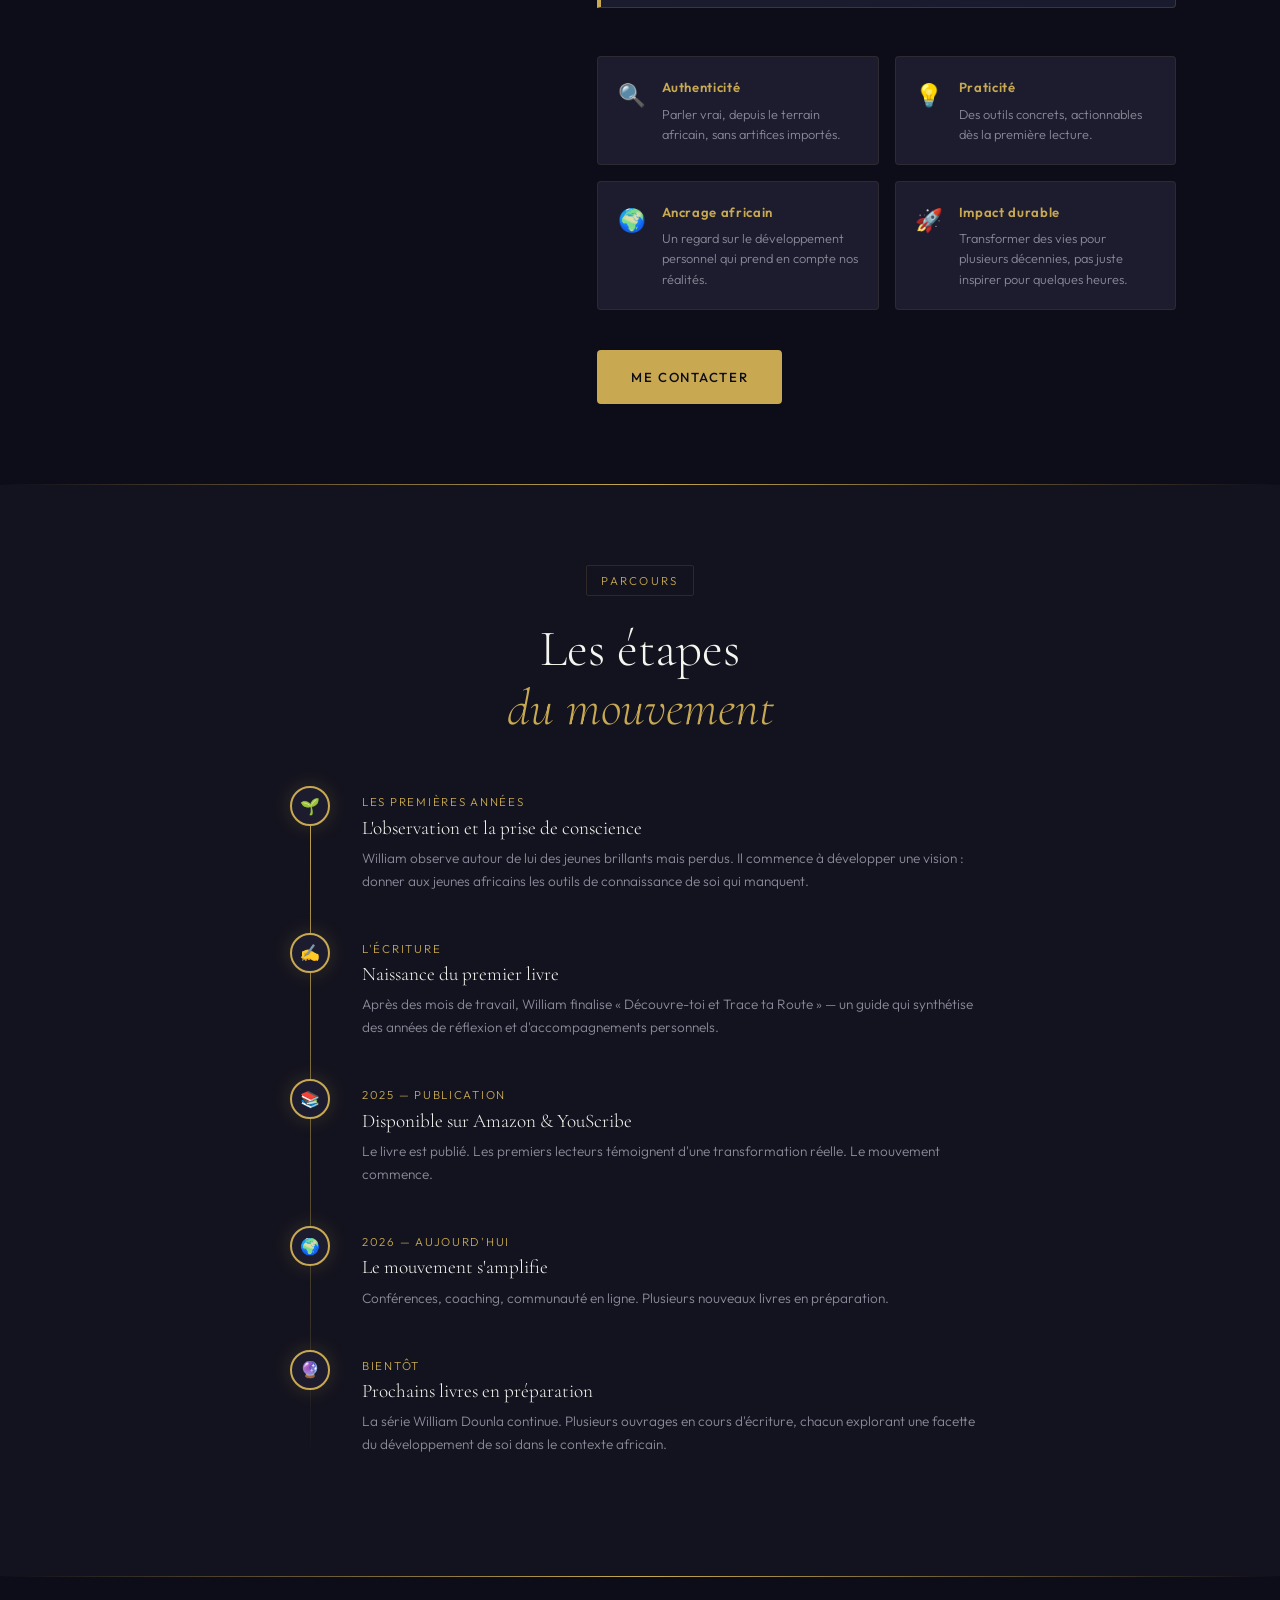
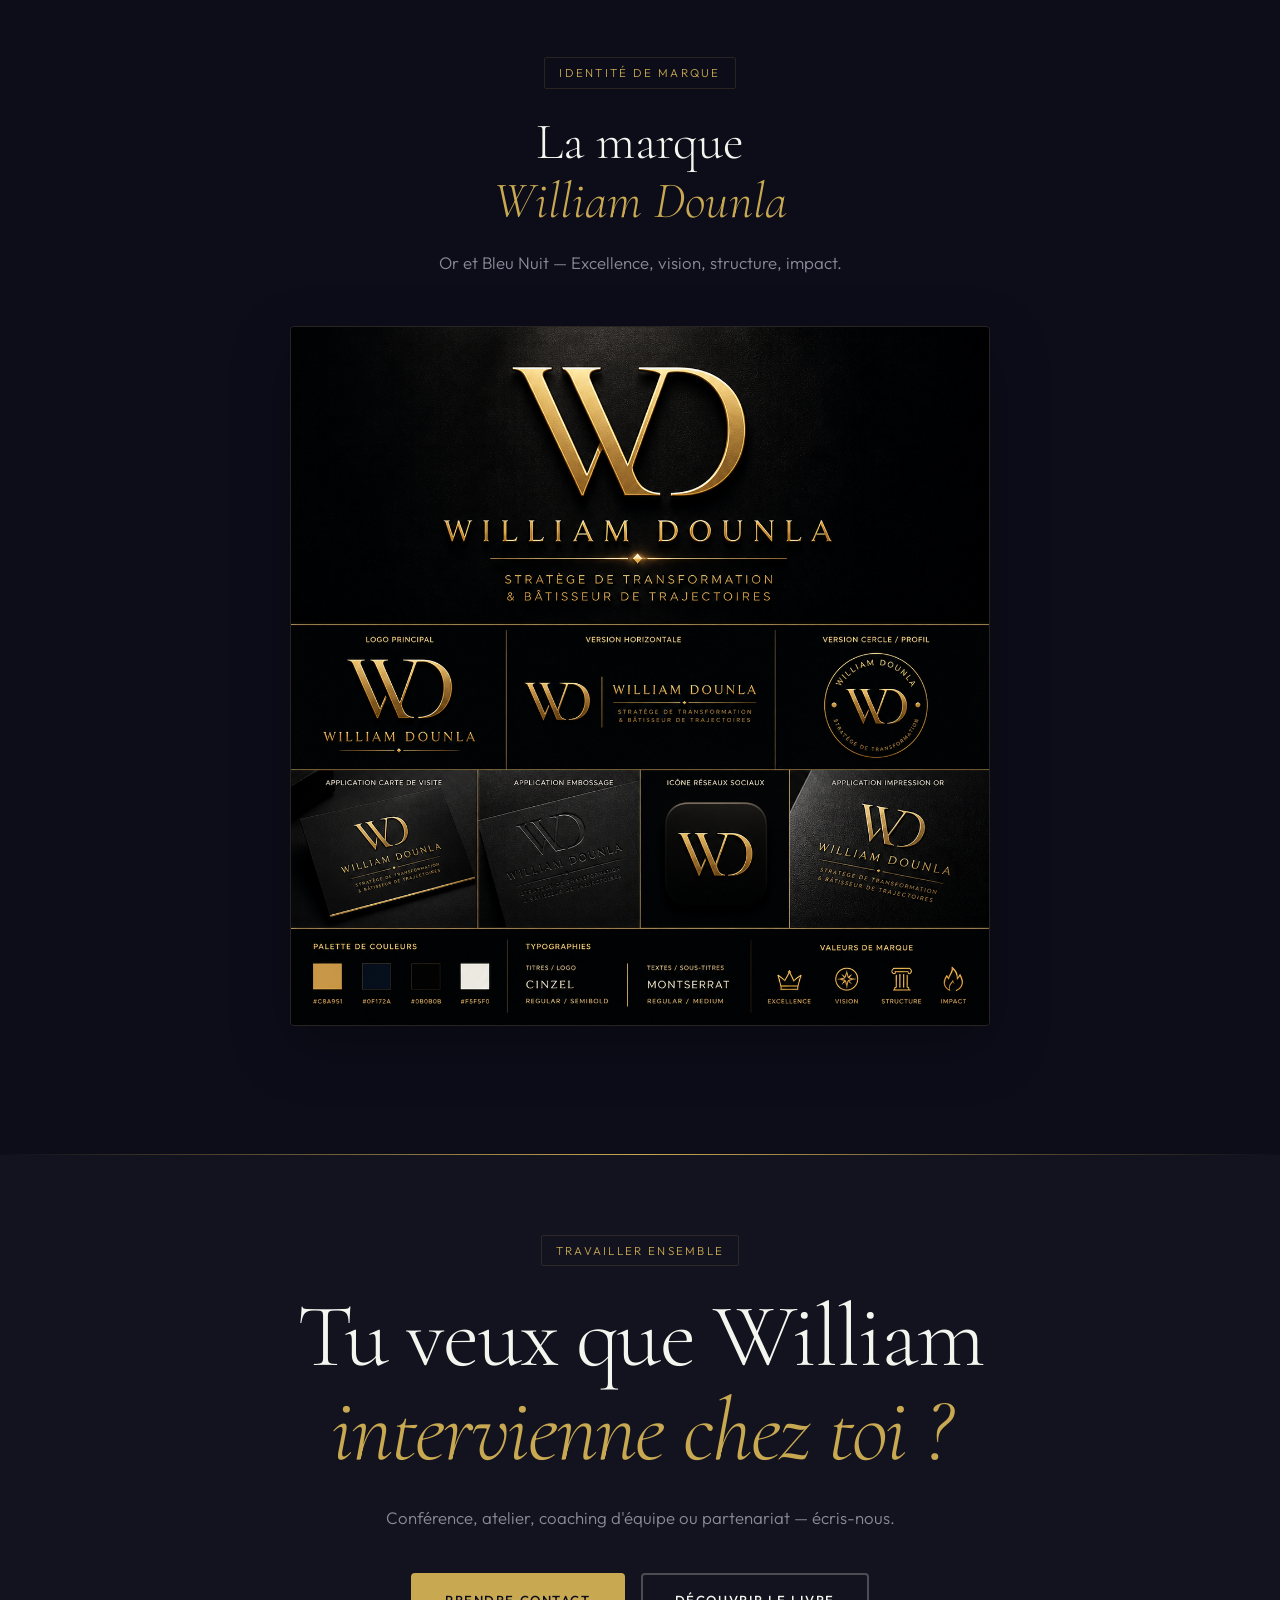
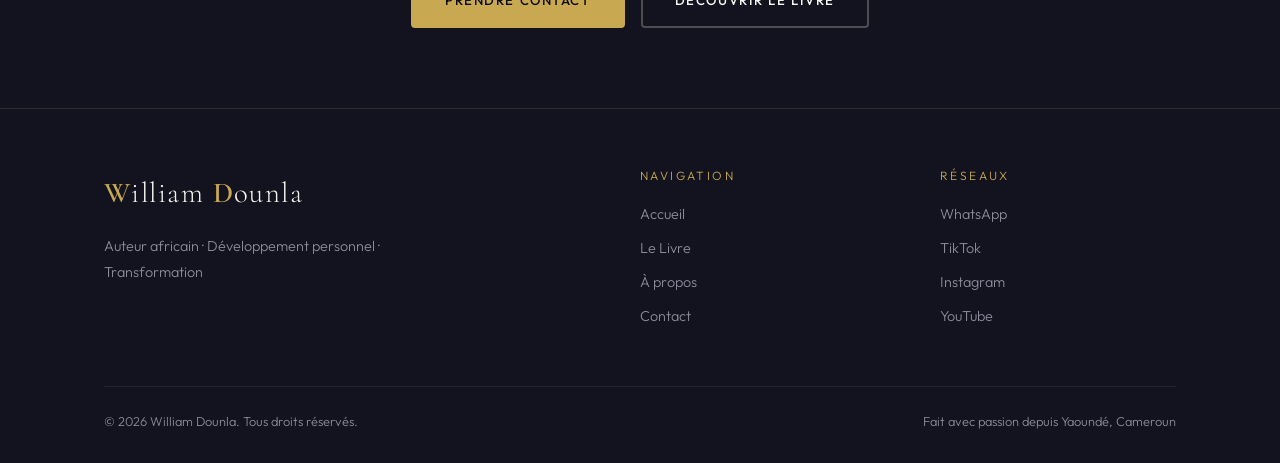
==== commit d9d3a826: "Add files via upload" ====
--- a/apropos.html
+++ b/apropos.html
@@ -172,8 +172,8 @@
 
       <!-- Photos -->
       <div class="portrait-col reveal">
-        <img class="portrait-main" src="images/william-hero.jpeg" alt="William Dounla — Portrait officiel" />
-        <img class="portrait-secondary" src="images/william-boubou.png" alt="William Dounla" />
+        <img class="portrait-main" src="william-hero.jpeg" alt="William Dounla — Portrait officiel" />
+        <img class="portrait-secondary" src="william-boubou.png" alt="William Dounla" />
         <div class="portrait-label">
           <div class="tag" id="portrait-tag">William Dounla</div>
           <p id="portrait-sub">Auteur · Yaoundé, Cameroun</p>
@@ -291,7 +291,7 @@
       <p class="lead" style="margin:0 auto;text-align:center;" id="brand-sub">Or et Bleu Nuit — Excellence, vision, structure, impact.</p>
     </div>
     <div class="logo-display reveal reveal-delay-2">
-      <img src="images/logo-wd.png" alt="Logo William Dounla — Charte graphique" />
+      <img src="logo-wd.png" alt="Logo William Dounla — Charte graphique" />
     </div>
   </div>
 </section>
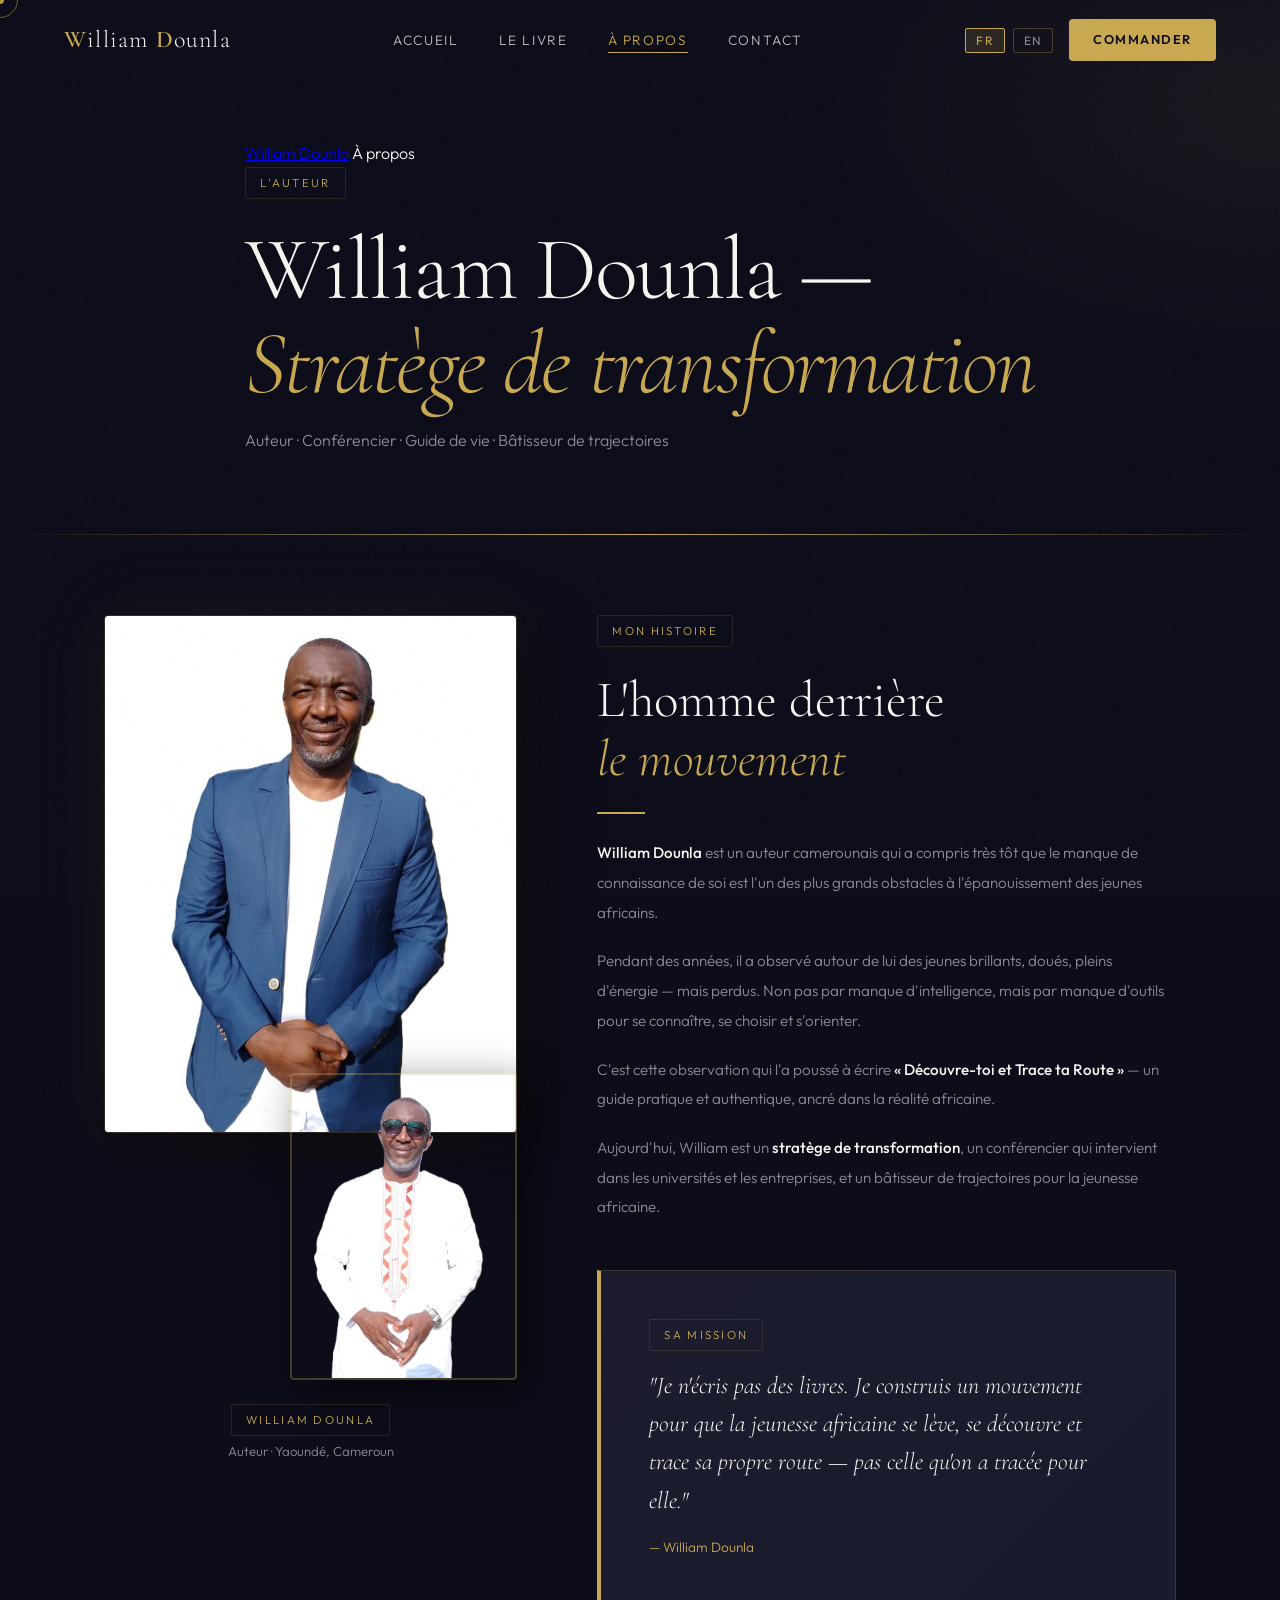
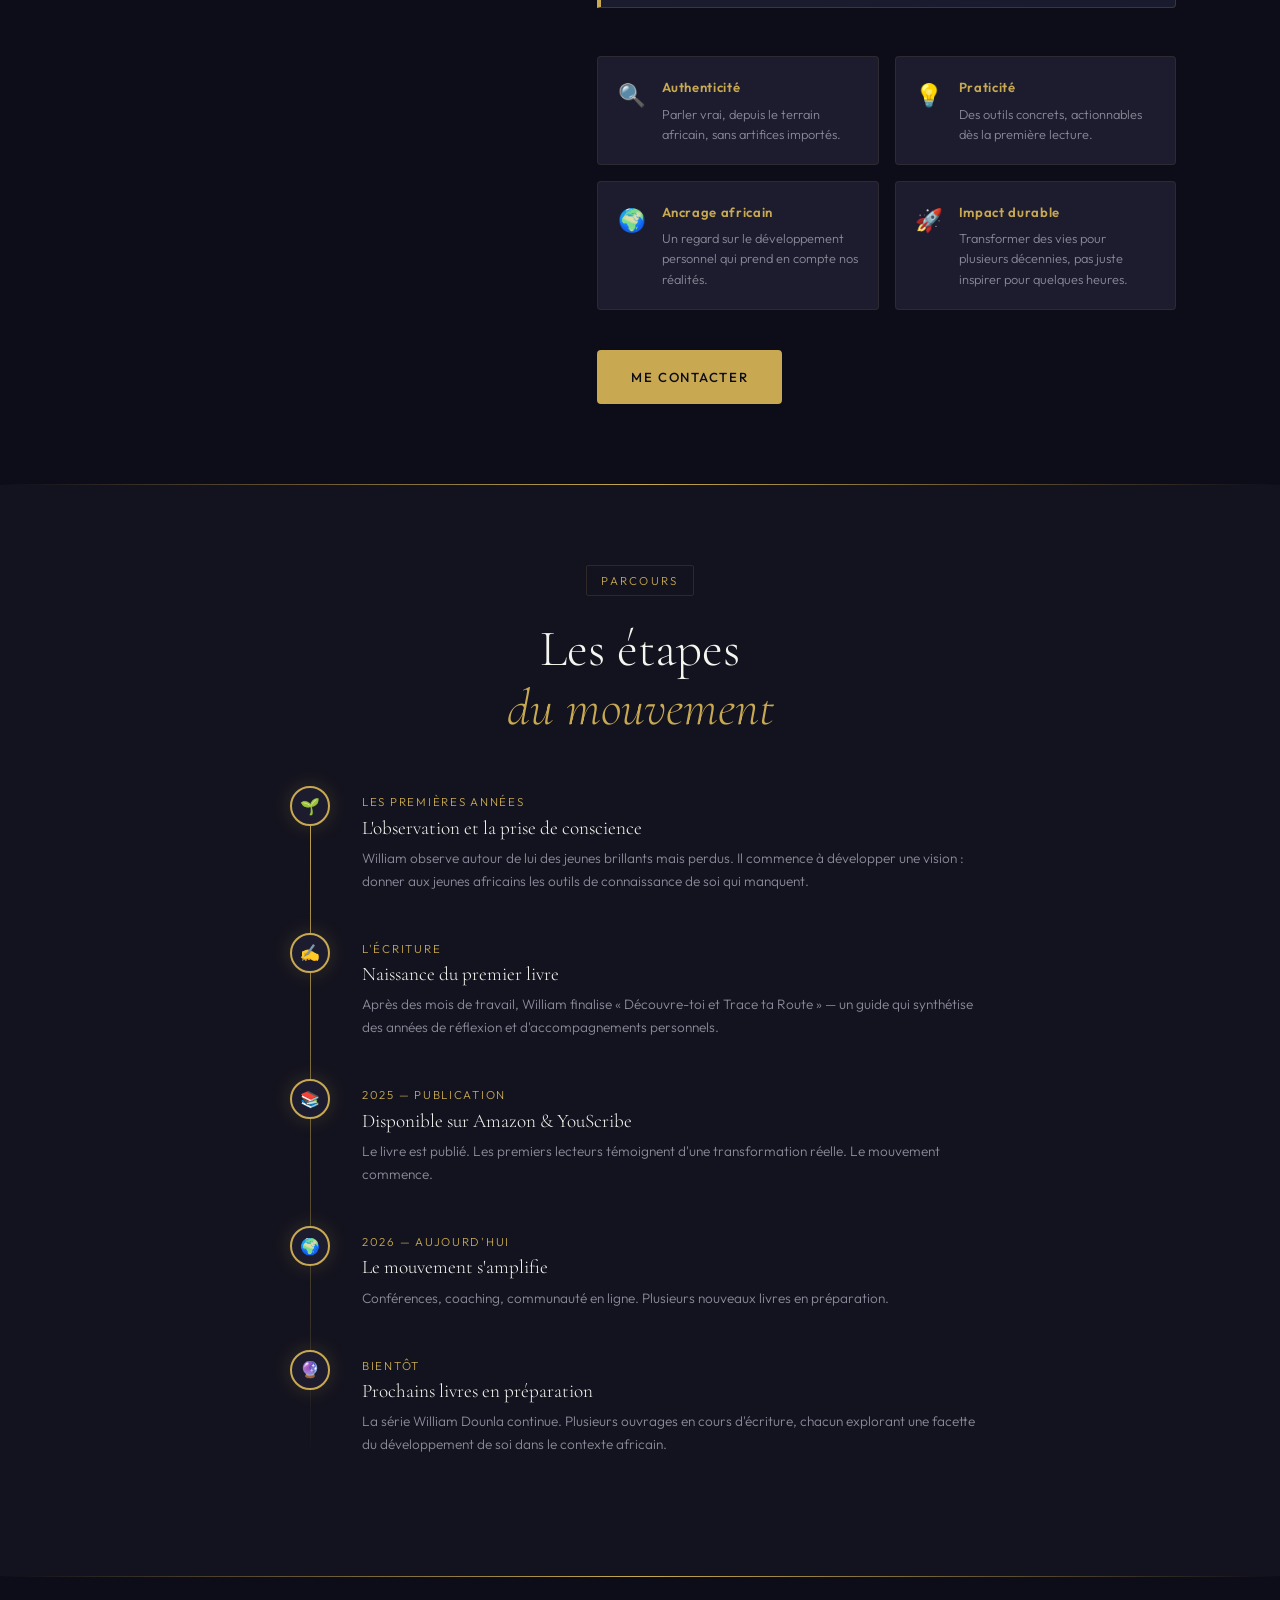
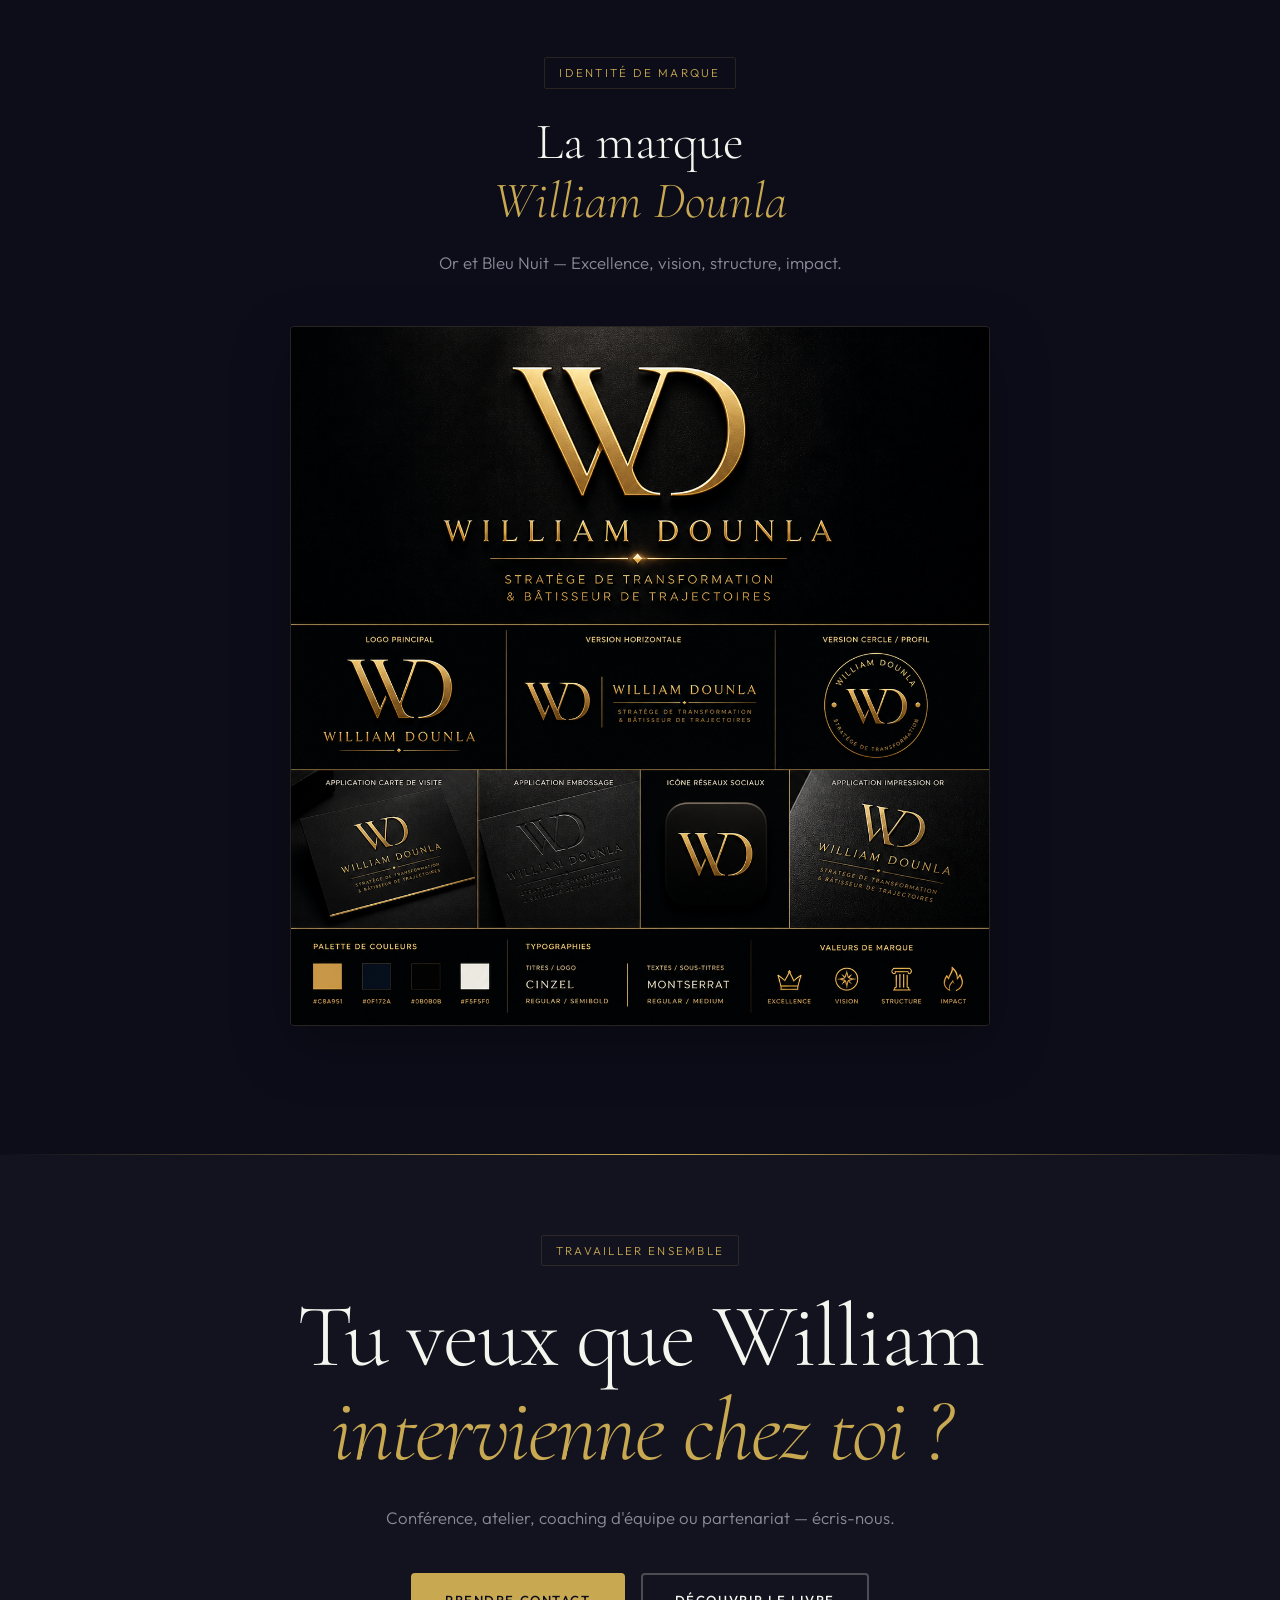
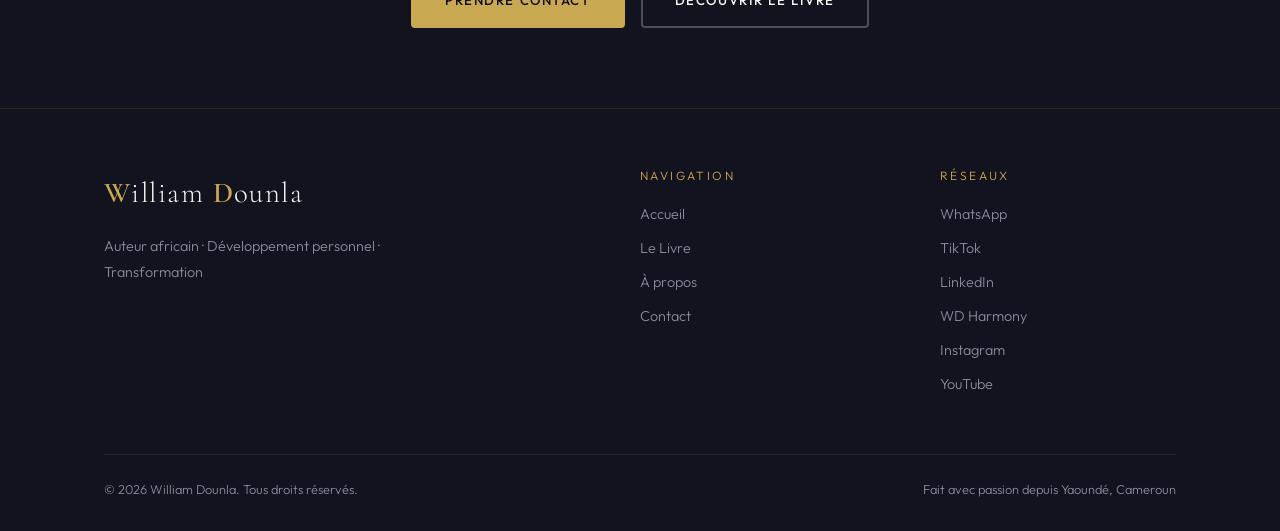
==== commit ddfccb05: "Rename apropos (1).html to apropos.html" ====
--- a/apropos.html
+++ b/apropos.html
@@ -322,7 +322,7 @@
     <div class="footer-grid">
       <div class="footer-brand">
         <a class="nav-logo" href="index.html">W<span>illiam </span>D<span>ounla</span></a>
-        <p id="footer-tagline">Auteur africain · Développement personnel · Transformation</p>
+        <p id="footer-tagline">Auteur · Compositeur · Stratège humain · Homme de conviction</p>
       </div>
       <div class="footer-col">
         <h4 id="footer-nav-title">Navigation</h4>
@@ -335,13 +335,15 @@
         <h4 id="footer-social-title">Réseaux</h4>
         <a href="https://wa.me/237699545260" target="_blank">WhatsApp</a>
         <a href="#" target="_blank">TikTok</a>
+        <a href="https://www.linkedin.com/in/william-dounla-b7b93088/" target="_blank">LinkedIn</a>
+        <a href="https://suno.com/@williamdounla" target="_blank">WD Harmony</a>
         <a href="#" target="_blank">Instagram</a>
         <a href="#" target="_blank">YouTube</a>
       </div>
     </div>
     <div class="footer-bottom">
       <p id="footer-rights">© 2026 William Dounla. Tous droits réservés.</p>
-      <p id="footer-made">Fait avec passion depuis Yaoundé, Cameroun</p>
+      <p id="footer-made">Fait avec conviction depuis Yaoundé, Cameroun</p>
     </div>
   </div>
 </footer>
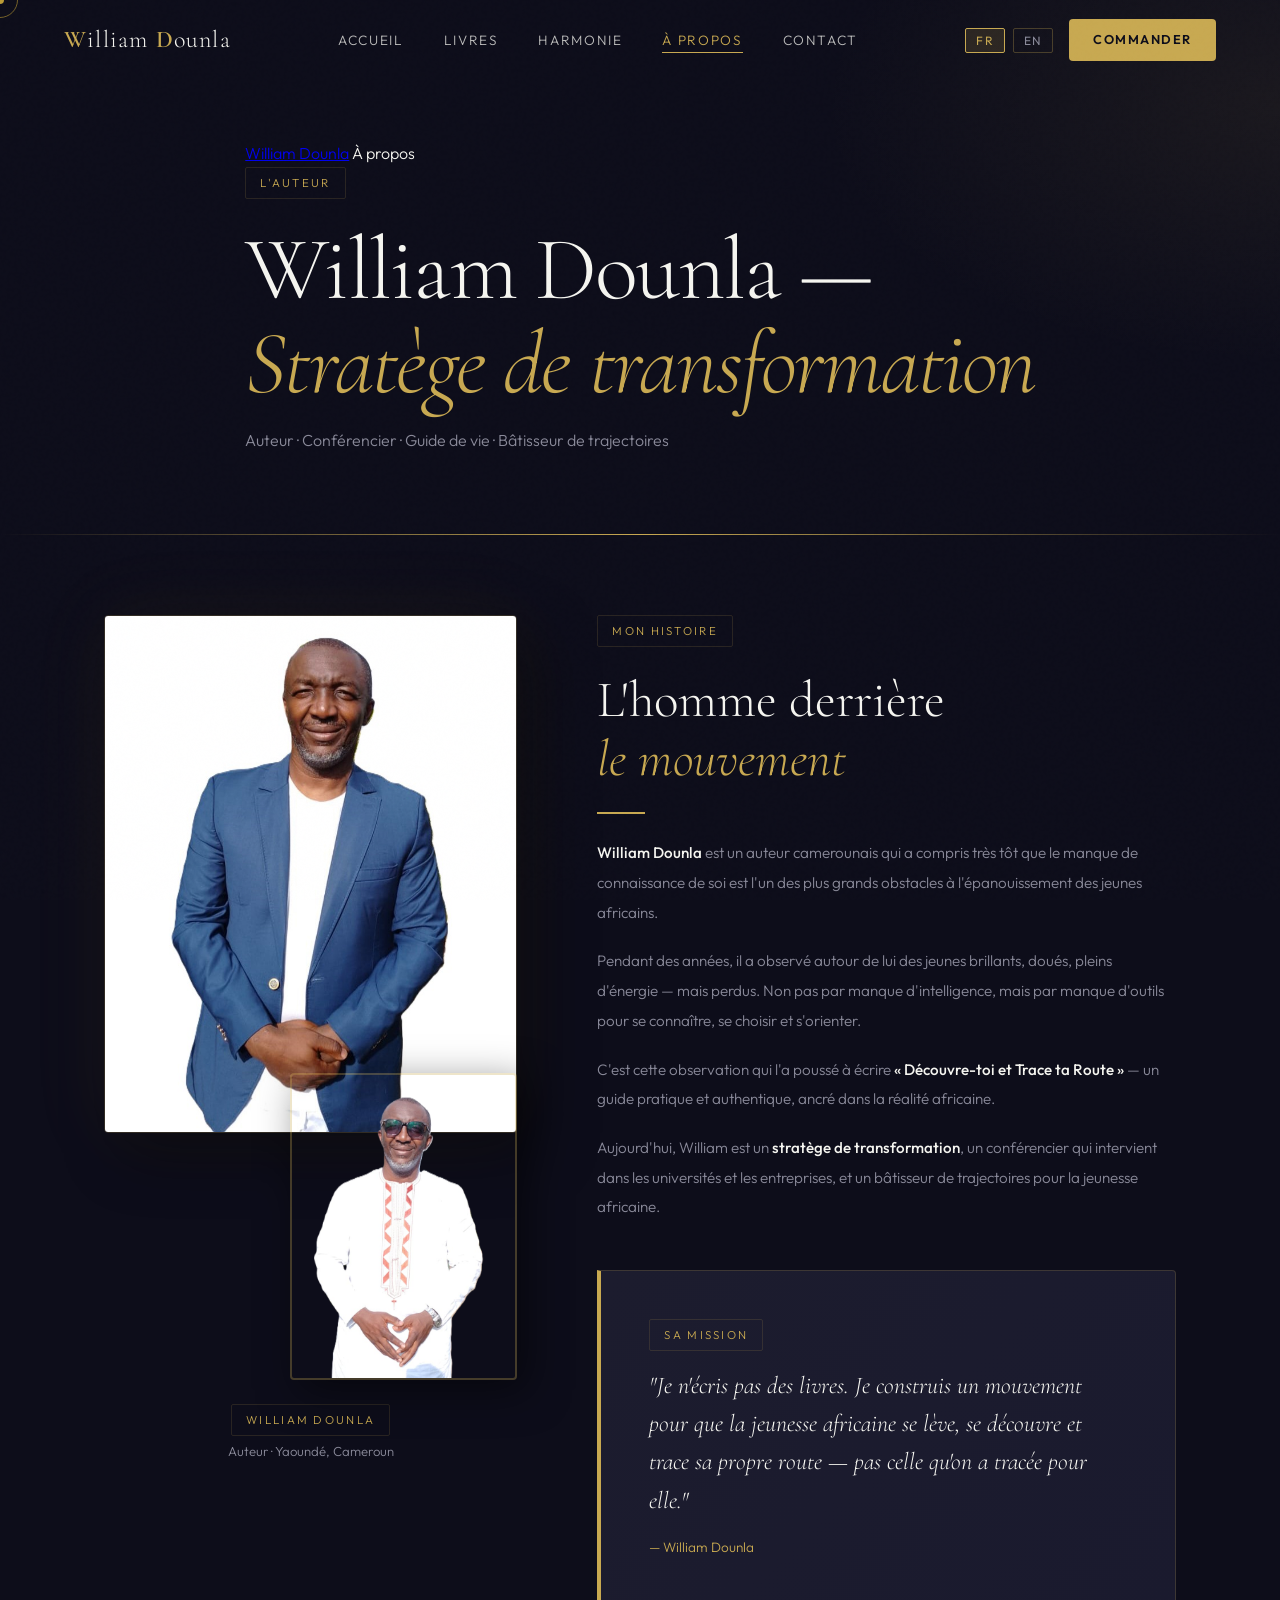
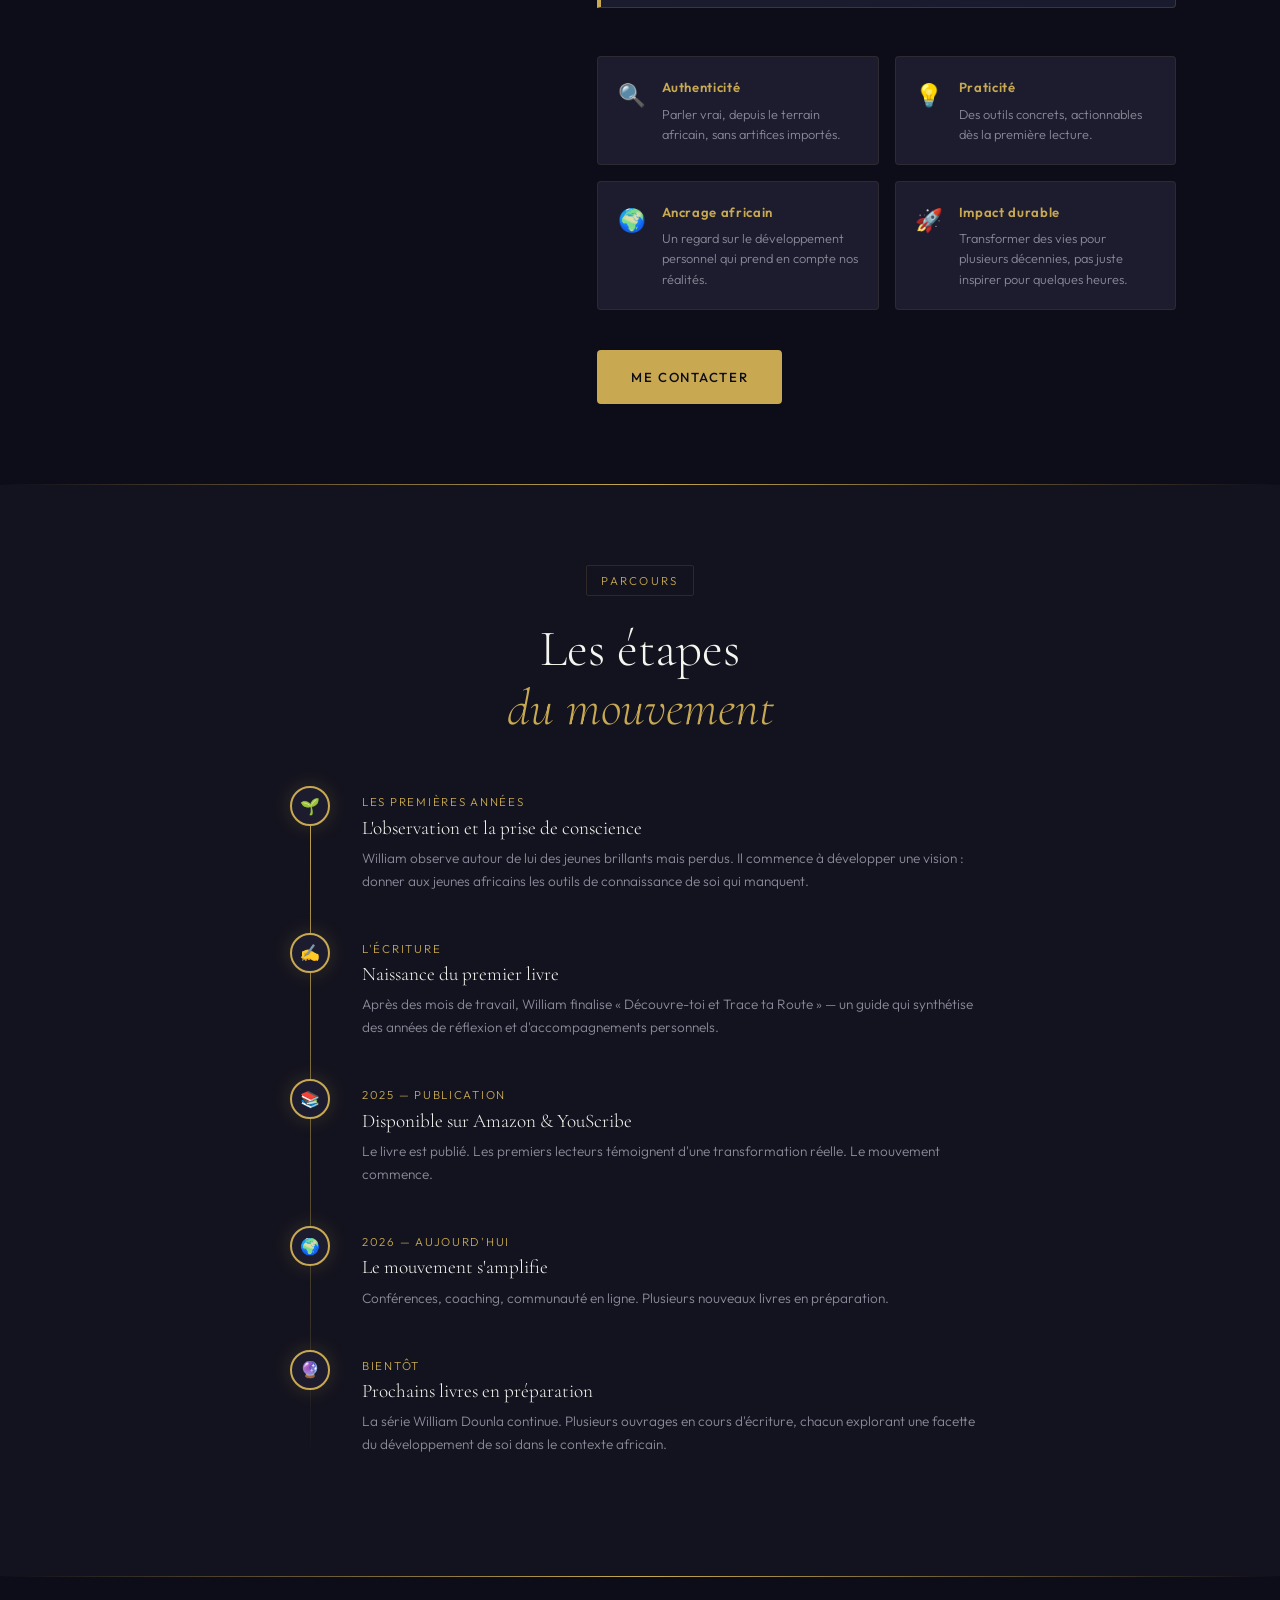
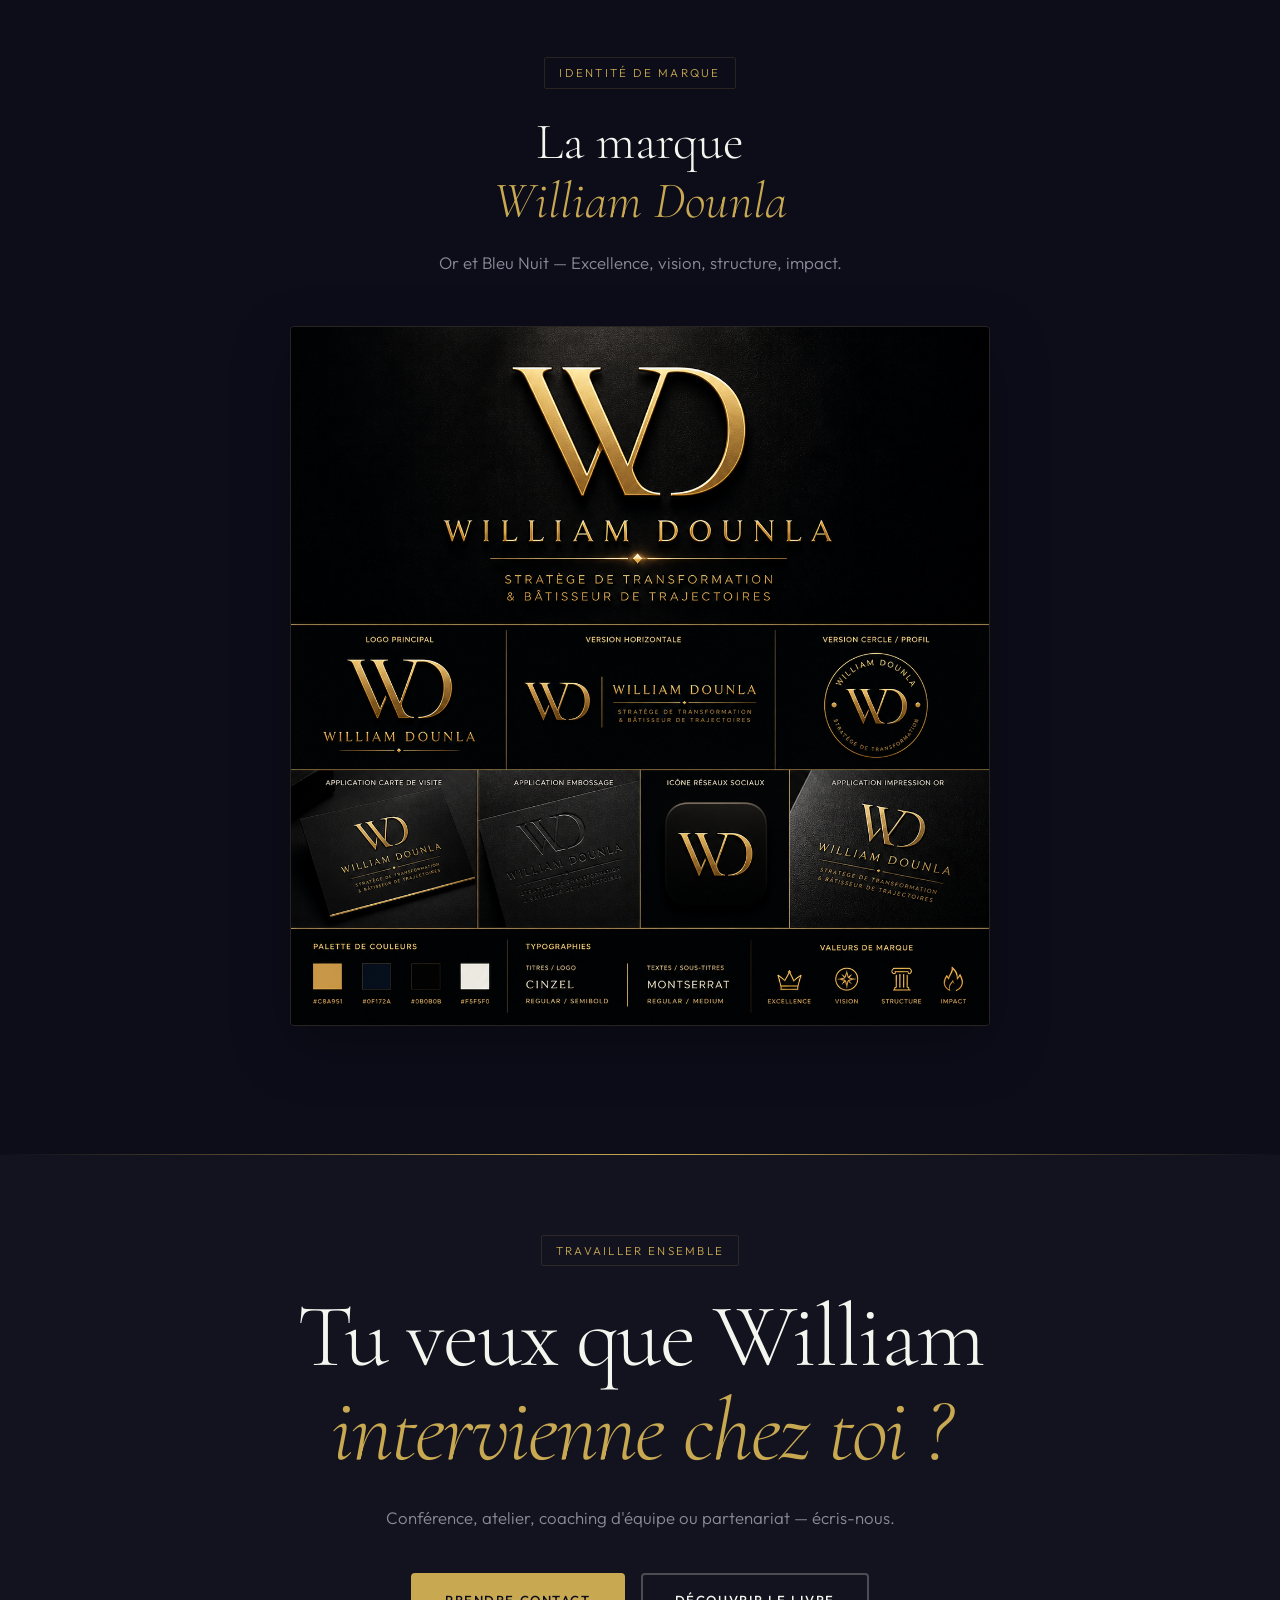
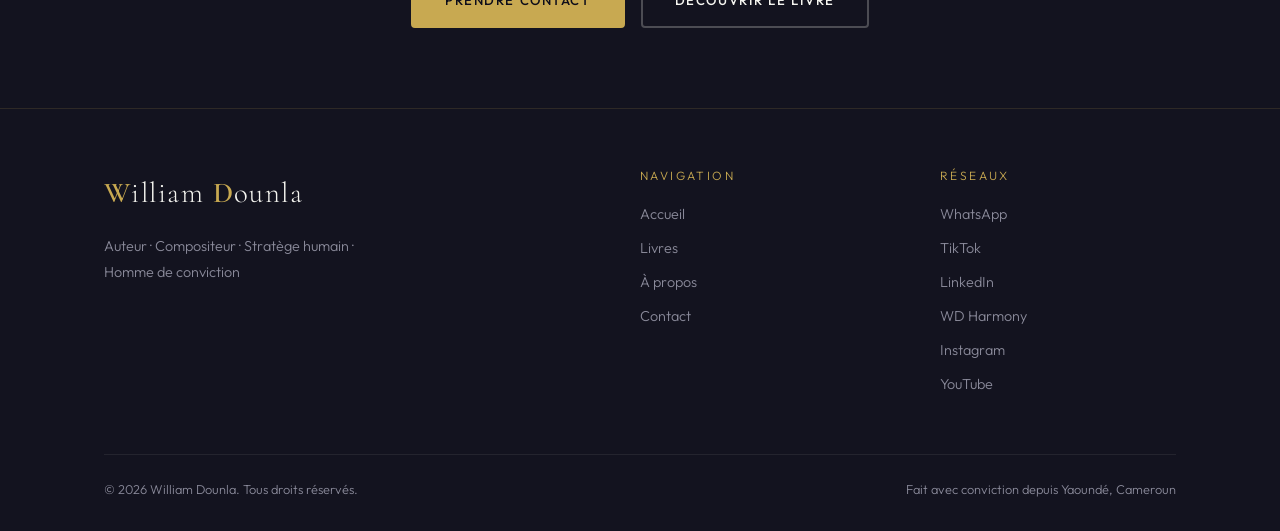
==== commit cba030bb: "Add files via upload" ====
--- a/apropos.html
+++ b/apropos.html
@@ -131,6 +131,7 @@
   <button class="mobile-close">✕</button>
   <a id="mob-accueil" href="index.html">Accueil</a>
   <a id="mob-livre" href="livre.html">Le Livre</a>
+  <a id="mob-harmonie" href="harmonie.html">Harmonie</a>
   <a id="mob-apropos" href="apropos.html">À propos</a>
   <a id="mob-contact" href="contact.html">Contact</a>
 </div>
@@ -139,6 +140,7 @@
   <ul class="nav-links">
     <li><a id="nav-accueil" href="index.html">Accueil</a></li>
     <li><a id="nav-livre" href="livre.html">Le Livre</a></li>
+    <li><a id="nav-harmonie" href="harmonie.html">Harmonie</a></li>
     <li><a id="nav-apropos" href="apropos.html" class="active">À propos</a></li>
     <li><a id="nav-contact" href="contact.html">Contact</a></li>
   </ul>
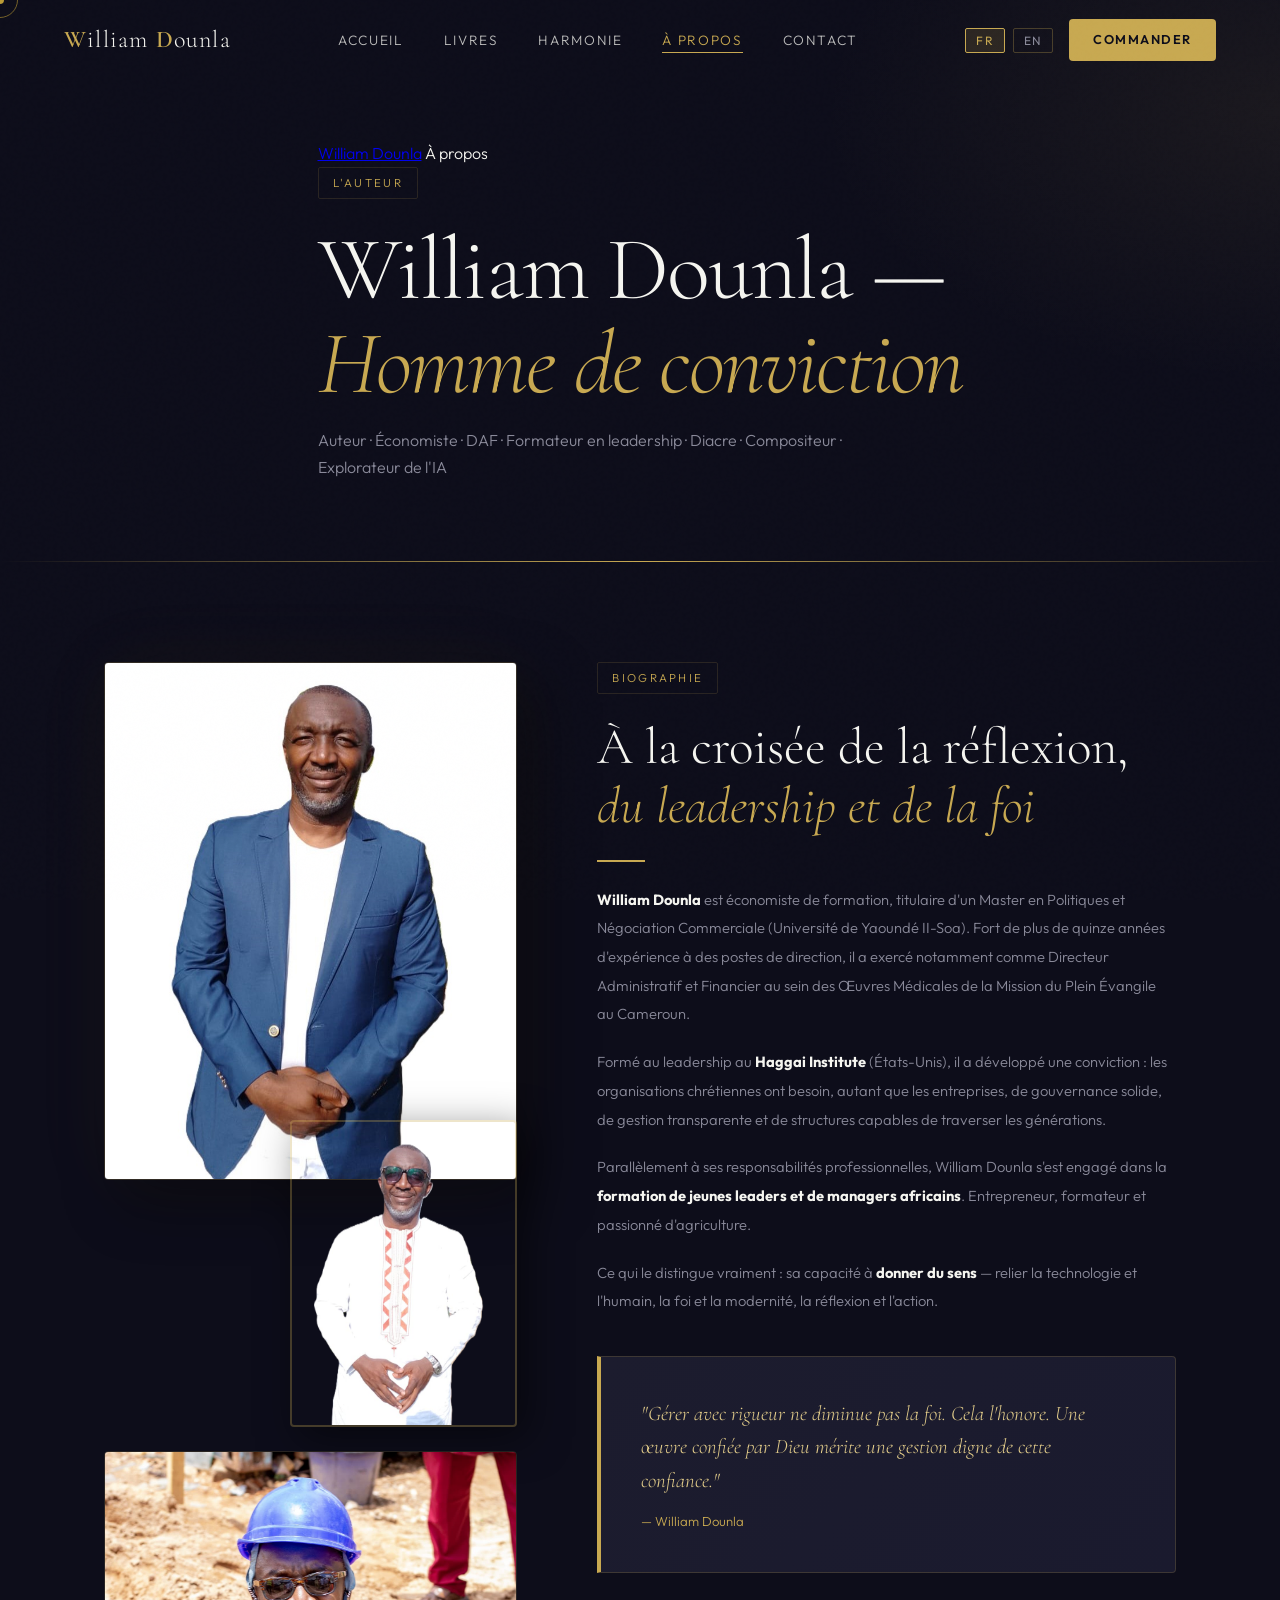
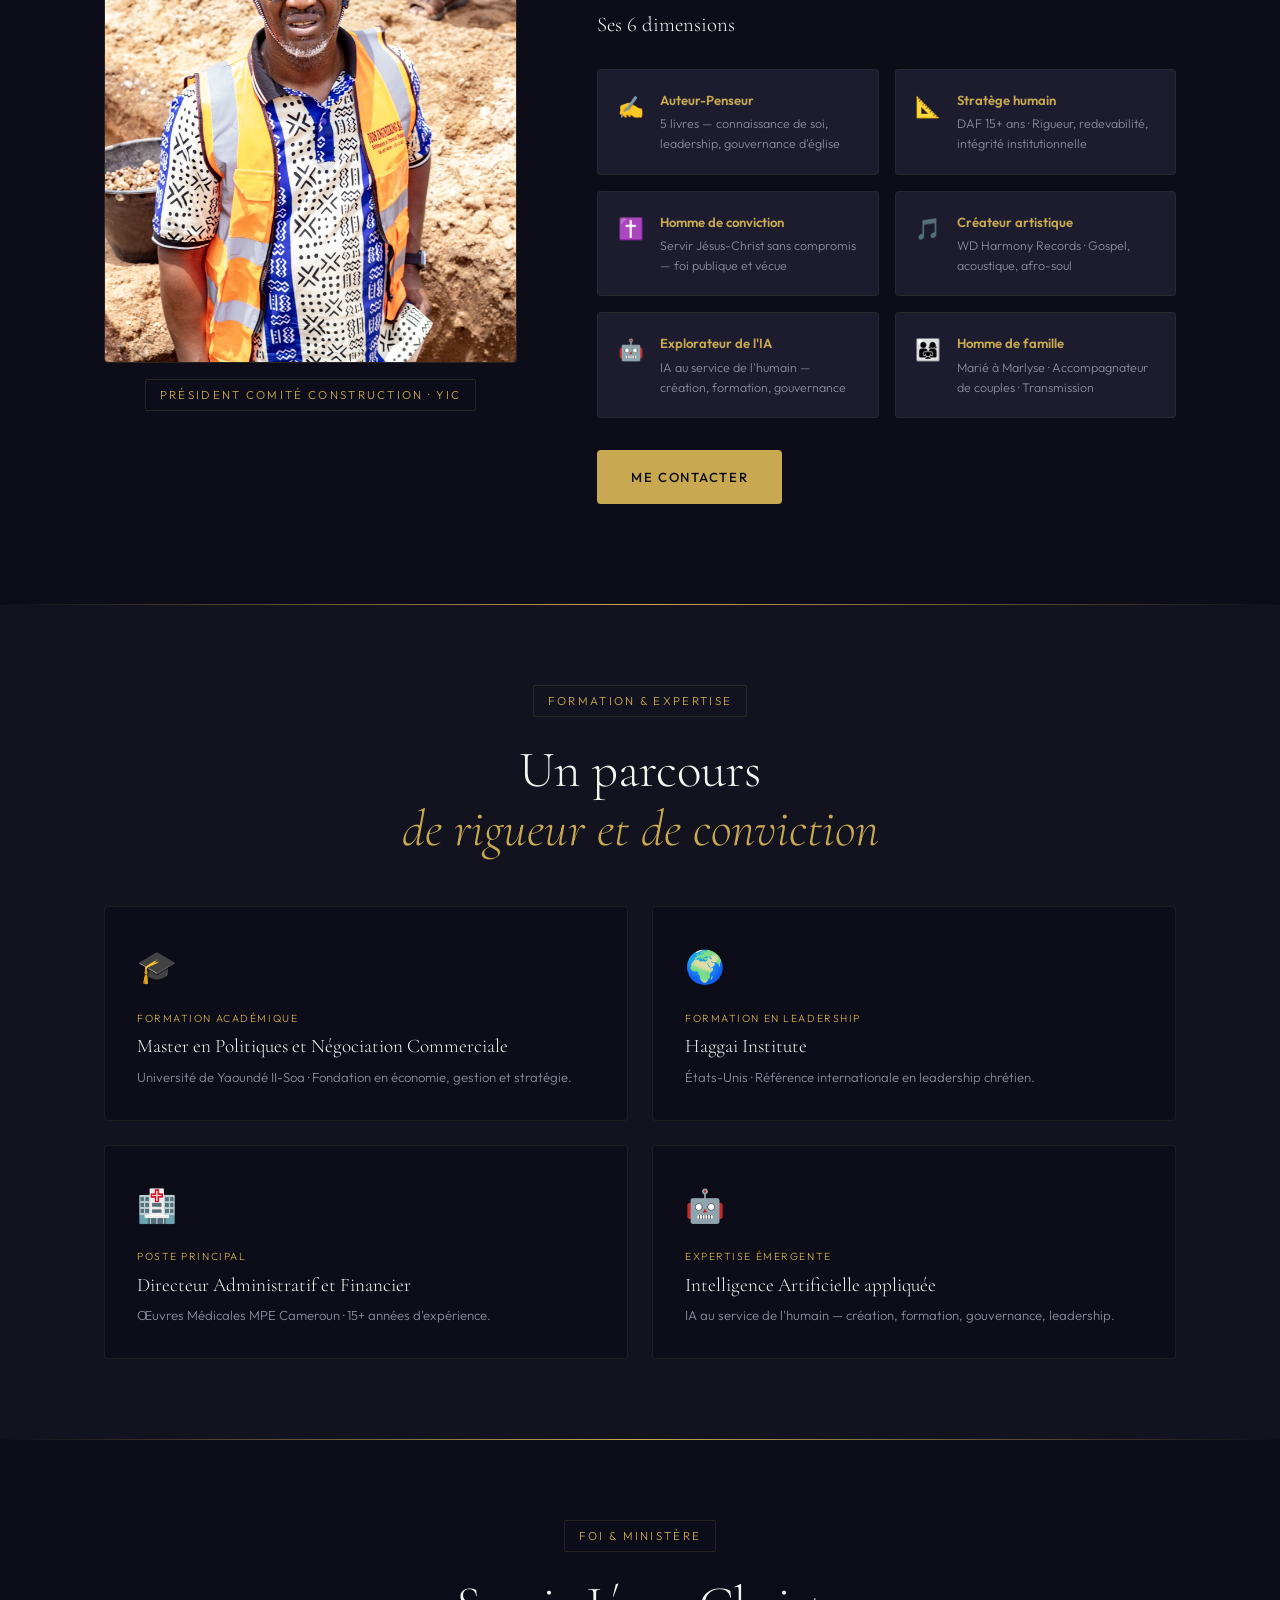
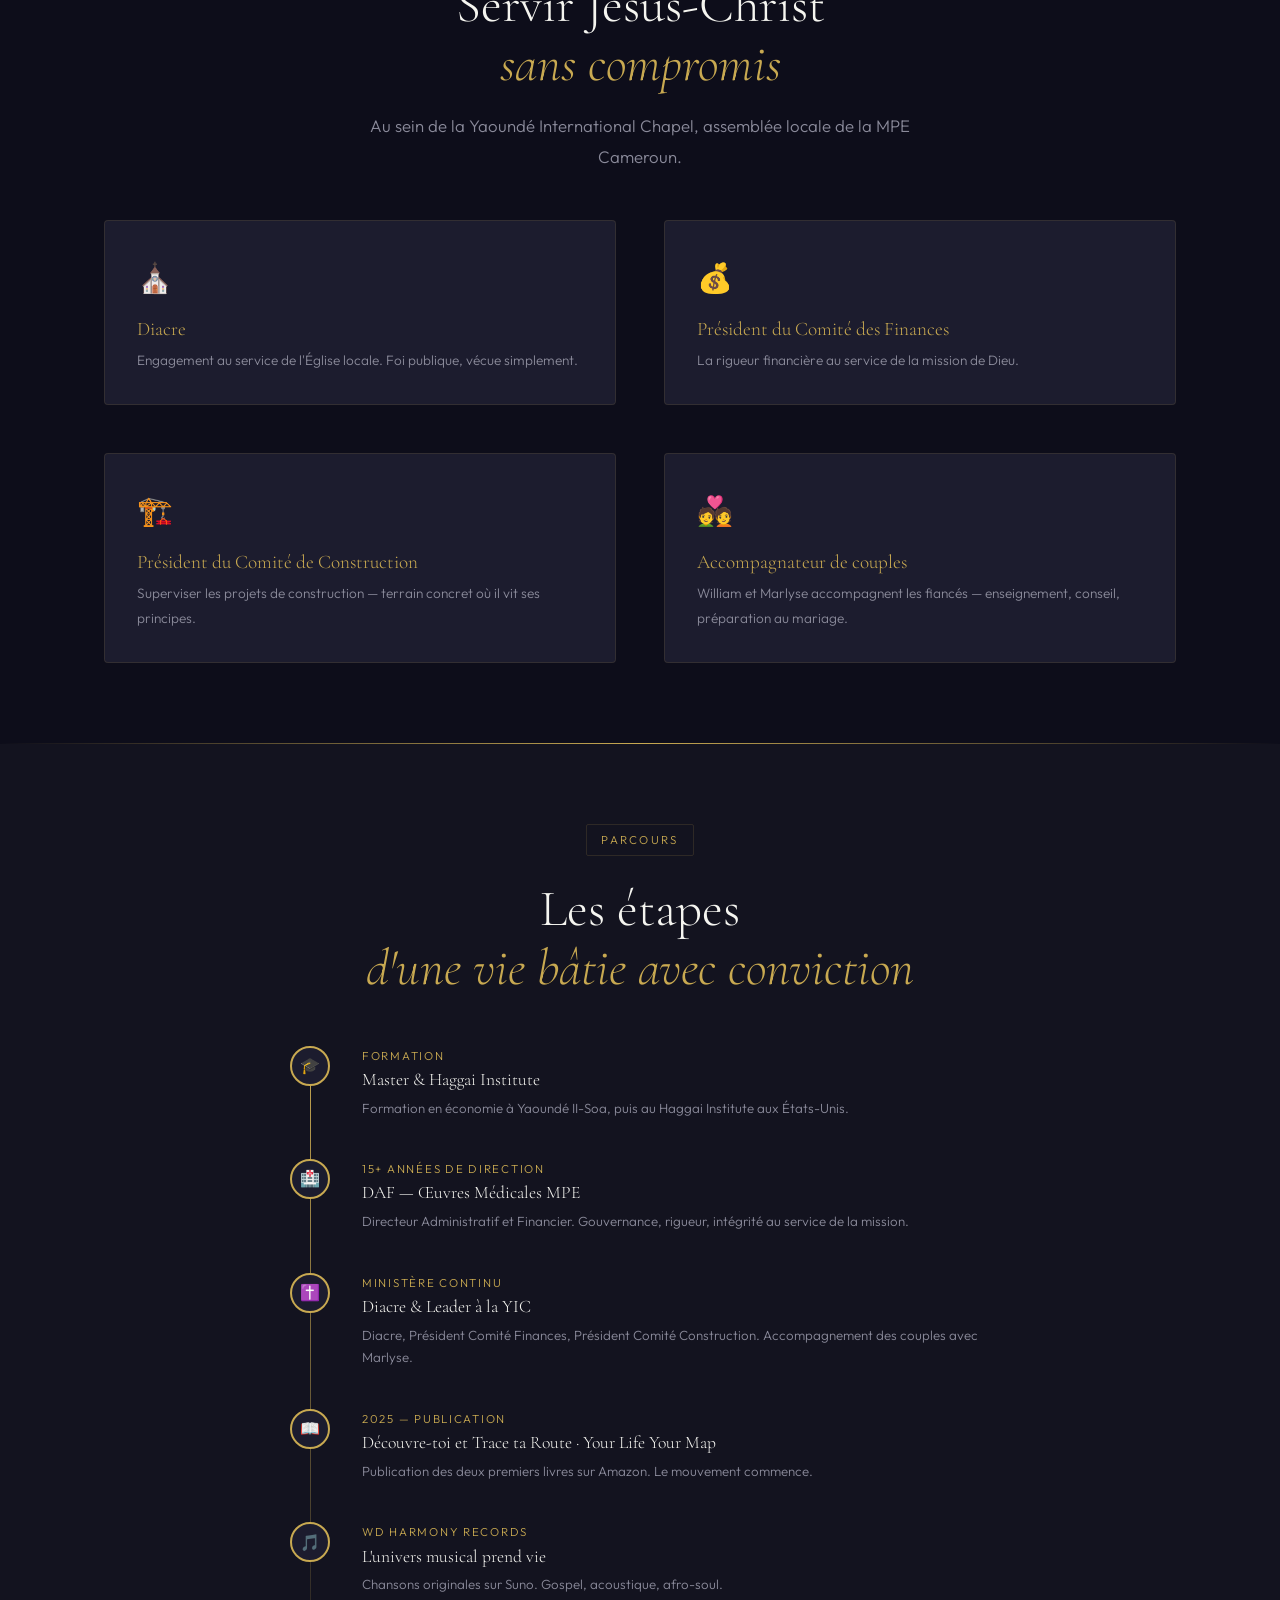
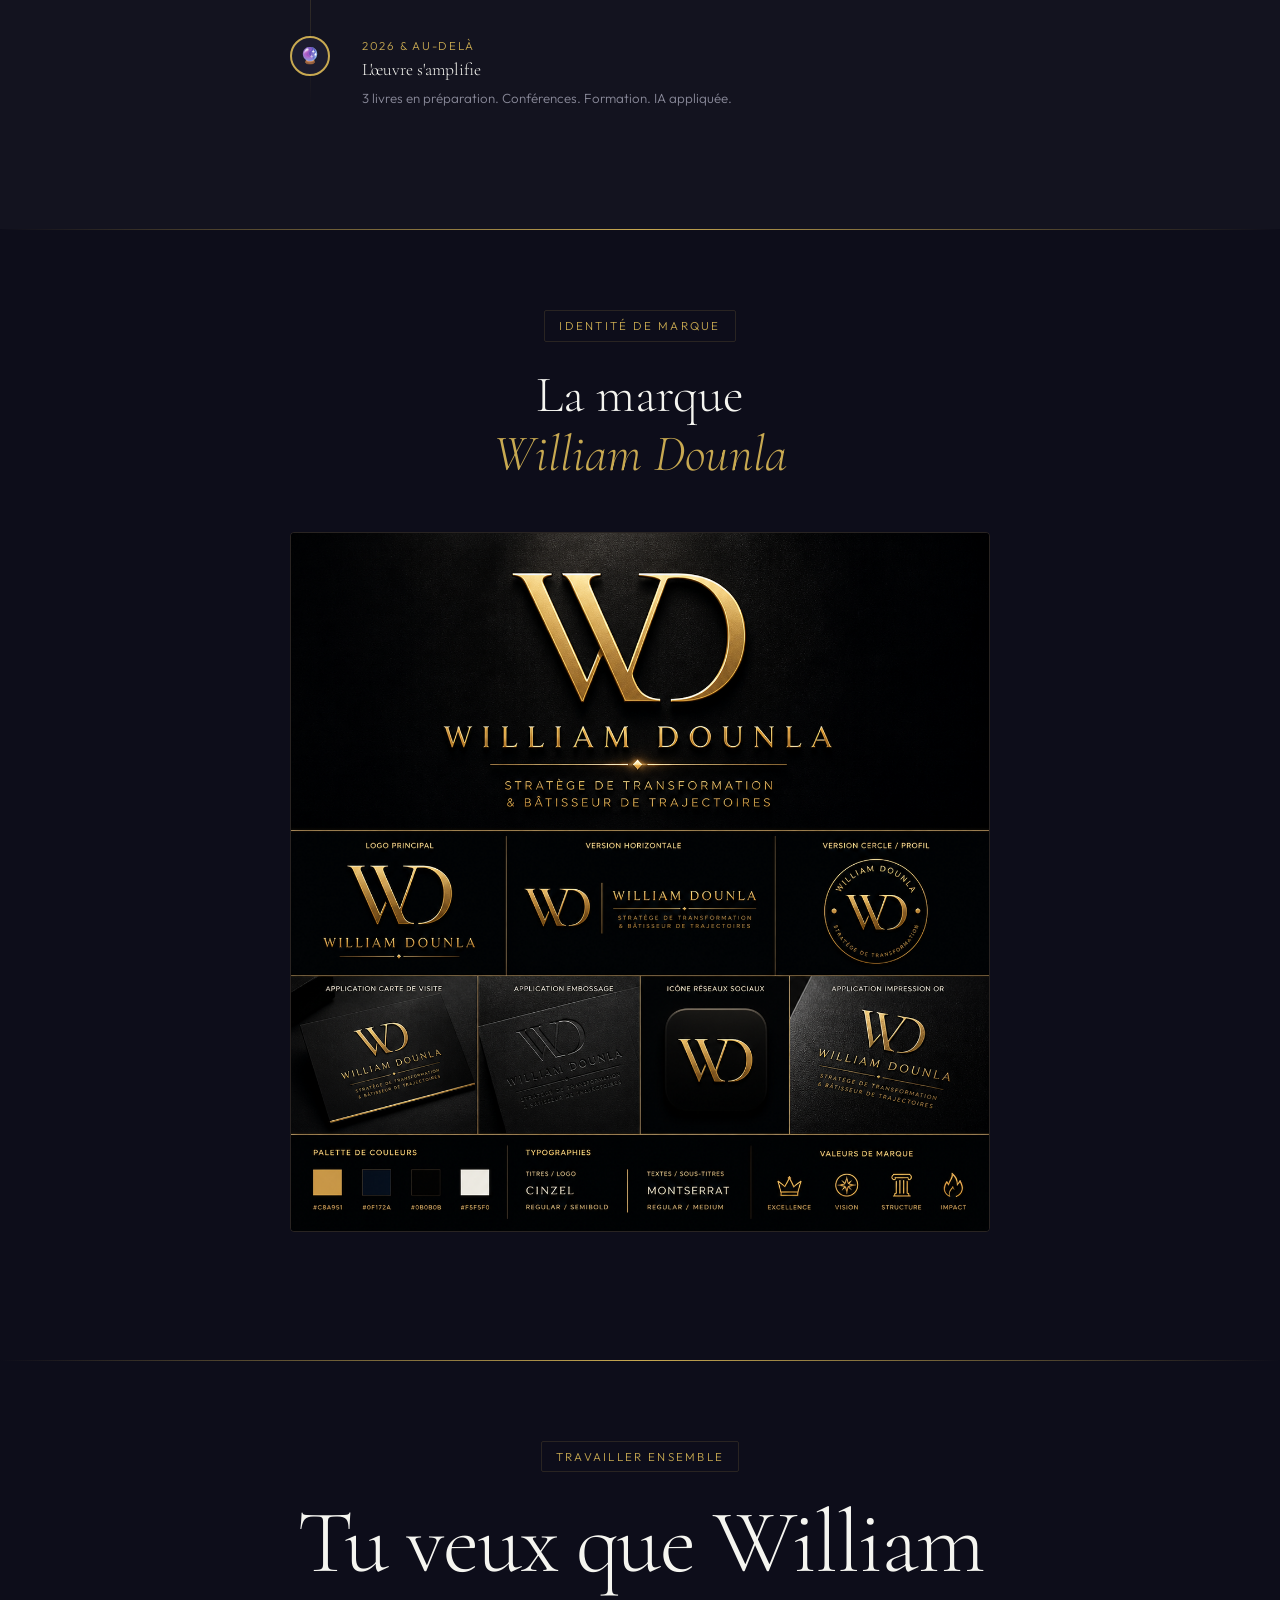
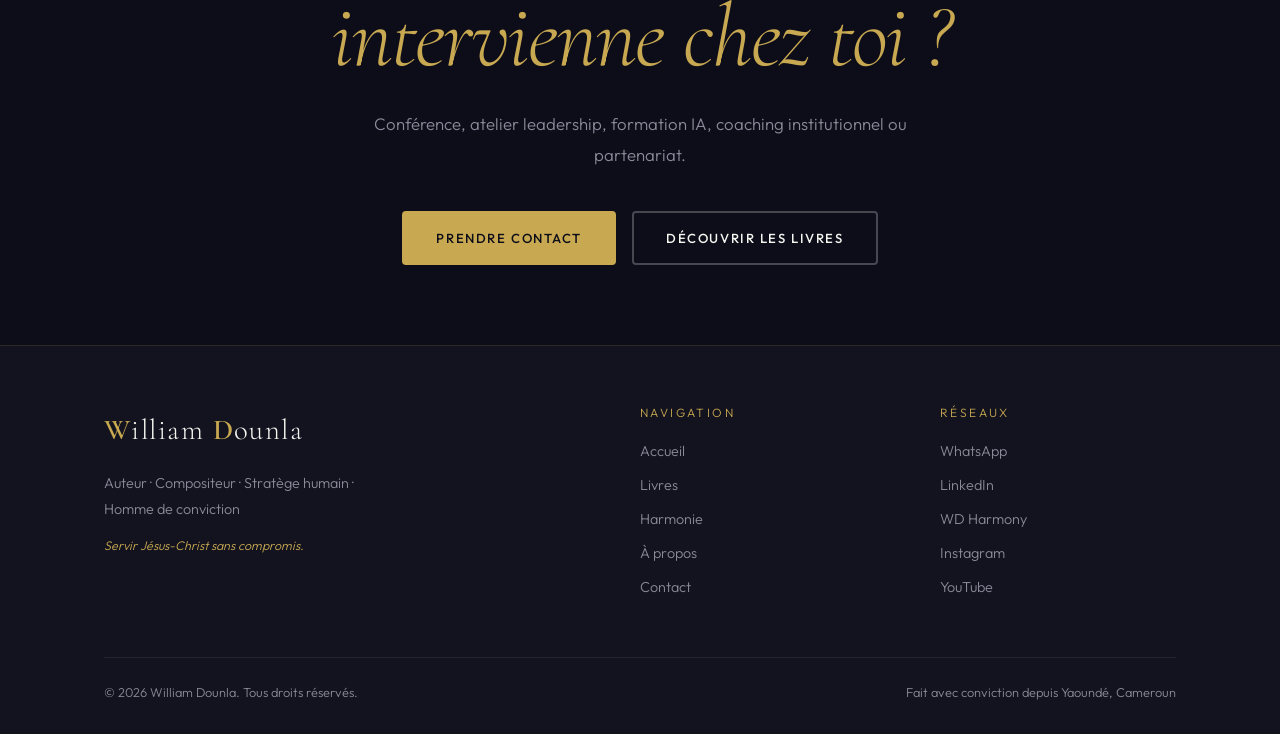
==== commit 02cc05ec: "Add files via upload" ====
--- a/apropos.html
+++ b/apropos.html
@@ -4,133 +4,155 @@
   <meta charset="UTF-8" />
   <meta name="viewport" content="width=device-width, initial-scale=1.0" />
   <title>À propos — William Dounla</title>
-  <meta name="description" content="Découvrez l'histoire de William Dounla, auteur africain de développement personnel, conférencier et guide de vie." />
+  <meta name="description" content="William Dounla — Économiste, DAF, formateur en leadership, diacre, auteur et compositeur. Découvrez l'homme complet derrière l'œuvre." />
   <link rel="stylesheet" href="style.css" />
   <style>
     .page-hero {
-      min-height: 55vh; display: flex; align-items: flex-end;
-      padding: calc(var(--nav-h) + 60px) 0 80px;
-      position: relative; overflow: hidden;
+      min-height:55vh; display:flex; align-items:flex-end;
+      padding:calc(var(--nav-h) + 60px) 0 80px;
+      position:relative; overflow:hidden;
     }
     .page-hero-bg {
-      position: absolute; inset: 0;
-      background: radial-gradient(ellipse 60% 80% at 100% 20%, rgba(200,169,81,0.07) 0%, transparent 60%);
+      position:absolute; inset:0;
+      background:radial-gradient(ellipse 60% 80% at 100% 20%, rgba(200,169,81,0.07) 0%, transparent 60%);
     }
 
     /* ── PORTRAIT SECTION ── */
-    .portrait-section { padding: 80px 0; }
+    .portrait-section { padding:100px 0; }
     .portrait-layout {
-      display: grid; grid-template-columns: 5fr 7fr;
-      gap: 5rem; align-items: start;
-    }
-    .portrait-col { position: sticky; top: calc(var(--nav-h) + 2rem); }
+      display:grid; grid-template-columns:5fr 7fr;
+      gap:5rem; align-items:start;
+    }
+    .portrait-col { position:sticky; top:calc(var(--nav-h) + 2rem); }
     .portrait-main {
-      width: 100%; border-radius: var(--radius);
-      border: 1px solid rgba(200,169,81,0.2);
-      box-shadow: 20px 20px 60px rgba(0,0,0,0.4), 0 0 80px rgba(200,169,81,0.08);
-      display: block; object-fit: cover; object-position: top;
+      width:100%; display:block; border-radius:var(--radius);
+      border:1px solid rgba(200,169,81,0.2);
+      box-shadow:20px 20px 60px rgba(0,0,0,0.4), 0 0 80px rgba(200,169,81,0.06);
+      object-fit:cover; object-position:top;
     }
     .portrait-secondary {
-      width: 55%; margin-top: -60px; margin-left: auto;
-      border-radius: var(--radius);
-      border: 2px solid rgba(200,169,81,0.3);
-      box-shadow: 10px 10px 40px rgba(0,0,0,0.5);
-      display: block; object-fit: cover; object-position: top;
-      position: relative; z-index: 2;
-    }
-    .portrait-label {
-      margin-top: 1.5rem; text-align: center;
-    }
-    .portrait-label .tag { margin-bottom: 0.3rem; }
-    .portrait-label p { font-size: 0.82rem; color: var(--gris); }
+      width:55%; margin-top:-60px; margin-left:auto;
+      border-radius:var(--radius);
+      border:2px solid rgba(200,169,81,0.3);
+      box-shadow:10px 10px 40px rgba(0,0,0,0.5);
+      display:block; object-fit:cover; object-position:top;
+      position:relative; z-index:2;
+    }
+    .portrait-chantier {
+      width:100%; display:block; margin-top:1.5rem;
+      border-radius:var(--radius);
+      border:1px solid rgba(200,169,81,0.15);
+      object-fit:cover;
+    }
 
     /* ── STORY ── */
-    .story-text p { color: var(--gris); line-height: 1.95; margin-bottom: 1.2rem; font-size: 0.95rem; }
-    .story-text p strong { color: var(--blanc); font-weight: 500; }
-
-    .values-grid {
-      display: grid; grid-template-columns: 1fr 1fr;
-      gap: 1rem; margin: 2.5rem 0;
-    }
-    .value-item {
-      display: flex; gap: 1rem; align-items: flex-start;
-      background: var(--nuit-3); border: 1px solid rgba(200,169,81,0.1);
-      padding: 1.2rem; border-radius: var(--radius);
-      transition: border-color var(--transition);
-    }
-    .value-item:hover { border-color: rgba(200,169,81,0.3); }
-    .value-icon { font-size: 1.4rem; flex-shrink: 0; }
-    .value-title { font-size: 0.82rem; font-weight: 600; color: var(--or); margin-bottom: 0.3rem; letter-spacing: 0.05em; }
-    .value-desc { font-size: 0.8rem; color: var(--gris); line-height: 1.6; }
+    .story-p { color:var(--gris); line-height:1.95; margin-bottom:1.2rem; font-size:0.92rem; }
+
+    /* ── HIGHLIGHT BOX ── */
+    .highlight-box {
+      background:linear-gradient(135deg, var(--nuit-3), #1a1a2e);
+      border:1px solid rgba(200,169,81,0.2);
+      border-left:4px solid var(--or);
+      padding:2.5rem; border-radius:0 var(--radius) var(--radius) 0;
+      margin:2.5rem 0;
+    }
+    .highlight-box p {
+      font-family:var(--font-display); font-size:1.3rem;
+      font-style:italic; color:var(--or-light,#E2CC8A); line-height:1.6;
+    }
+    .highlight-box .author { margin-top:0.8rem; font-size:0.82rem; color:var(--or); }
+
+    /* ── DIMENSIONS GRID ── */
+    .dimensions-grid {
+      display:grid; grid-template-columns:1fr 1fr;
+      gap:1rem; margin:2rem 0;
+    }
+    .dimension-item {
+      display:flex; gap:1rem; align-items:flex-start;
+      background:var(--nuit-3); border:1px solid rgba(200,169,81,0.08);
+      padding:1.2rem; border-radius:var(--radius);
+      transition:border-color 0.3s;
+    }
+    .dimension-item:hover { border-color:rgba(200,169,81,0.25); }
+    .dim-icon { font-size:1.3rem; flex-shrink:0; }
+    .dim-title { font-size:0.82rem; font-weight:600; color:var(--or); margin-bottom:3px; }
+    .dim-desc { font-size:0.78rem; color:var(--gris); line-height:1.6; }
+
+    /* ── FORMATION SECTION ── */
+    .formation-section { padding:80px 0; background:var(--nuit-2); }
+    .formation-grid {
+      display:grid; grid-template-columns:repeat(2,1fr);
+      gap:1.5rem; margin-top:3rem;
+    }
+    .formation-card {
+      background:var(--nuit); border:1px solid rgba(200,169,81,0.1);
+      padding:2rem; border-radius:var(--radius);
+      transition:all var(--transition); position:relative;
+    }
+    .formation-card:hover { border-color:rgba(200,169,81,0.3); transform:translateY(-3px); }
+    .formation-card::before {
+      content:''; position:absolute; top:0; left:0; right:0; height:2px;
+      background:var(--or); transform:scaleX(0); transform-origin:left;
+      transition:transform var(--transition);
+    }
+    .formation-card:hover::before { transform:scaleX(1); }
+    .formation-icon { font-size:2rem; margin-bottom:1rem; }
+    .formation-label { font-size:0.65rem; color:var(--or); letter-spacing:0.15em; text-transform:uppercase; margin-bottom:0.5rem; }
+    .formation-title { font-family:var(--font-display); font-size:1.2rem; margin-bottom:0.5rem; }
+    .formation-desc { font-size:0.82rem; color:var(--gris); line-height:1.7; }
+
+    /* ── MINISTERE SECTION ── */
+    .ministere-section { padding:80px 0; background:var(--nuit); }
+    .ministere-layout {
+      display:grid; grid-template-columns:1fr 1fr;
+      gap:3rem; margin-top:3rem;
+    }
+    .ministere-card {
+      background:var(--nuit-3); border:1px solid rgba(200,169,81,0.12);
+      padding:2rem; border-radius:var(--radius);
+      transition:all var(--transition);
+    }
+    .ministere-card:hover { border-color:rgba(200,169,81,0.3); transform:translateY(-3px); }
+    .ministere-icon { font-size:1.8rem; margin-bottom:1rem; }
+    .ministere-title { font-family:var(--font-display); font-size:1.2rem; margin-bottom:0.5rem; color:var(--or); }
+    .ministere-desc { font-size:0.85rem; color:var(--gris); line-height:1.8; }
 
     /* ── TIMELINE ── */
-    .timeline-section { background: var(--nuit-2); padding: 80px 0; }
-    .timeline { position: relative; max-width: 700px; margin: 3rem auto 0; }
+    .timeline-section { padding:80px 0; background:var(--nuit-2); }
+    .timeline { position:relative; max-width:700px; margin:3rem auto 0; }
     .timeline::before {
-      content: ''; position: absolute; left: 20px; top: 0; bottom: 0; width: 1px;
-      background: linear-gradient(180deg, var(--or), transparent);
-    }
-    .timeline-item { display: flex; gap: 2rem; margin-bottom: 2.5rem; position: relative; }
+      content:''; position:absolute; left:20px; top:0; bottom:0; width:1px;
+      background:linear-gradient(180deg, var(--or), transparent);
+    }
+    .timeline-item { display:flex; gap:2rem; margin-bottom:2.5rem; }
     .timeline-dot {
-      width: 40px; height: 40px; border-radius: 50%;
-      background: var(--nuit-3); border: 2px solid var(--or);
-      display: flex; align-items: center; justify-content: center;
-      flex-shrink: 0; font-size: 1rem;
-      box-shadow: 0 0 20px rgba(200,169,81,0.2);
-    }
-    .timeline-content { padding-top: 6px; }
-    .timeline-year { font-size: 0.72rem; color: var(--or); letter-spacing: 0.15em; text-transform: uppercase; margin-bottom: 0.3rem; }
-    .timeline-title { font-family: var(--font-display); font-size: 1.2rem; margin-bottom: 0.5rem; }
-    .timeline-desc { font-size: 0.85rem; color: var(--gris); line-height: 1.7; }
-
-    /* ── LOGO SECTION ── */
-    .logo-section { padding: 80px 0; text-align: center; }
-    .logo-display {
-      max-width: 700px; margin: 3rem auto;
-      border: 1px solid rgba(200,169,81,0.15);
-      border-radius: var(--radius); overflow: hidden;
-      box-shadow: 0 20px 60px rgba(0,0,0,0.3);
-    }
-    .logo-display img { width: 100%; display: block; }
-
-    /* ── MISSION BOX ── */
-    .mission-box {
-      background: linear-gradient(135deg, var(--nuit-3), #1a1a2e);
-      border: 1px solid rgba(200,169,81,0.2);
-      border-left: 4px solid var(--or);
-      padding: 3rem; border-radius: 0 var(--radius) var(--radius) 0;
-      margin: 3rem 0;
-    }
-    .mission-box .tag { margin-bottom: 1rem; }
-    .mission-box p {
-      font-family: var(--font-display); font-size: 1.5rem;
-      font-style: italic; color: var(--blanc); line-height: 1.6;
-    }
-    .mission-box .author { margin-top: 1rem; font-size: 0.85rem; color: var(--or); }
+      width:40px; height:40px; border-radius:50%;
+      background:var(--nuit-3); border:2px solid var(--or);
+      display:flex; align-items:center; justify-content:center;
+      flex-shrink:0; font-size:1rem;
+    }
+    .timeline-year { font-size:0.72rem; color:var(--or); letter-spacing:0.15em; text-transform:uppercase; margin-bottom:0.3rem; }
+    .timeline-title { font-family:var(--font-display); font-size:1.1rem; margin-bottom:0.4rem; }
+    .timeline-desc { font-size:0.83rem; color:var(--gris); line-height:1.7; }
 
     /* ── CTA ── */
-    .about-cta {
-      background: var(--nuit-2); padding: 80px 0; text-align: center;
-    }
-
-    @media (max-width: 900px) {
-      .portrait-layout { grid-template-columns: 1fr; }
-      .portrait-col { position: static; }
-      .portrait-secondary { width: 45%; }
-      .values-grid { grid-template-columns: 1fr; }
+    .apropos-cta { padding:80px 0; text-align:center; background:var(--nuit); }
+
+    @media(max-width:900px){
+      .portrait-layout{grid-template-columns:1fr;}
+      .portrait-col{position:static;}
+      .portrait-secondary{display:none;}
+      .dimensions-grid{grid-template-columns:1fr;}
+      .formation-grid{grid-template-columns:1fr;}
+      .ministere-layout{grid-template-columns:1fr;}
     }
   </style>
 </head>
 <body>
-
-<div class="cursor">
-  <div class="cursor-dot" style="position:fixed"></div>
-  <div class="cursor-ring" style="position:fixed"></div>
-</div>
-<div class="mobile-menu">
-  <button class="mobile-close">✕</button>
+<div class="cursor"><div class="cursor-dot" style="position:fixed"></div><div class="cursor-ring" style="position:fixed"></div></div>
+<div class="mobile-menu"><button class="mobile-close">✕</button>
   <a id="mob-accueil" href="index.html">Accueil</a>
-  <a id="mob-livre" href="livre.html">Le Livre</a>
+  <a id="mob-livre" href="livre.html">Livres</a>
   <a id="mob-harmonie" href="harmonie.html">Harmonie</a>
   <a id="mob-apropos" href="apropos.html">À propos</a>
   <a id="mob-contact" href="contact.html">Contact</a>
@@ -139,16 +161,13 @@
   <a class="nav-logo" href="index.html">W<span>illiam </span>D<span>ounla</span></a>
   <ul class="nav-links">
     <li><a id="nav-accueil" href="index.html">Accueil</a></li>
-    <li><a id="nav-livre" href="livre.html">Le Livre</a></li>
+    <li><a id="nav-livre" href="livre.html">Livres</a></li>
     <li><a id="nav-harmonie" href="harmonie.html">Harmonie</a></li>
     <li><a id="nav-apropos" href="apropos.html" class="active">À propos</a></li>
     <li><a id="nav-contact" href="contact.html">Contact</a></li>
   </ul>
   <div style="display:flex;align-items:center;gap:1rem;">
-    <div class="nav-lang">
-      <button class="lang-btn" data-lang="fr">FR</button>
-      <button class="lang-btn" data-lang="en">EN</button>
-    </div>
+    <div class="nav-lang"><button class="lang-btn" data-lang="fr">FR</button><button class="lang-btn" data-lang="en">EN</button></div>
     <a id="nav-cta" class="nav-cta" href="livre.html">Commander</a>
     <button class="hamburger"><span></span><span></span><span></span></button>
   </div>
@@ -157,72 +176,140 @@
 <!-- PAGE HERO -->
 <section class="page-hero">
   <div class="page-hero-bg"></div>
-  <div class="container">
+  <div class="container" style="position:relative;z-index:1;">
     <div class="page-breadcrumb"><a href="index.html">William Dounla</a> <span id="page-label">À propos</span></div>
-    <div class="tag" id="about-tag">L'auteur</div>
-    <h1 class="display-title" id="about-hero-title">William Dounla —<br><em>Stratège de transformation</em></h1>
-    <p style="color:var(--gris);margin-top:1rem;max-width:520px;" id="about-hero-sub">Auteur · Conférencier · Guide de vie · Bâtisseur de trajectoires</p>
-  </div>
-</section>
-
-<hr class="divider">
-
-<!-- PORTRAIT + STORY -->
+    <div class="tag" id="hero-tag">L'auteur</div>
+    <h1 class="display-title" id="hero-title">William Dounla —<br><em>Homme de conviction</em></h1>
+    <p style="color:var(--gris);margin-top:1rem;max-width:560px;" id="hero-sub">
+      Auteur · Économiste · DAF · Formateur en leadership · Diacre · Compositeur · Explorateur de l'IA
+    </p>
+  </div>
+</section>
+
+<hr class="divider">
+
+<!-- PORTRAIT + BIOGRAPHIE -->
 <section class="portrait-section">
   <div class="container">
     <div class="portrait-layout">
 
       <!-- Photos -->
       <div class="portrait-col reveal">
-        <img class="portrait-main" src="william-hero.jpeg" alt="William Dounla — Portrait officiel" />
+        <img class="portrait-main" src="william-hero.jpeg" alt="William Dounla" />
         <img class="portrait-secondary" src="william-boubou.png" alt="William Dounla" />
-        <div class="portrait-label">
-          <div class="tag" id="portrait-tag">William Dounla</div>
-          <p id="portrait-sub">Auteur · Yaoundé, Cameroun</p>
-        </div>
-      </div>
-
-      <!-- Story -->
+        <img class="portrait-chantier" src="william-chantier.jpg" alt="William Dounla — Président Comité Construction" />
+        <div style="margin-top:1rem;text-align:center;">
+          <div class="tag">Président Comité Construction · YIC</div>
+        </div>
+      </div>
+
+      <!-- Biographie -->
       <div class="reveal reveal-delay-2">
-        <div class="tag" id="story-tag">Mon histoire</div>
-        <h2 class="section-title" id="story-title">L'homme derrière<br><em>le mouvement</em></h2>
+        <div class="tag" id="bio-tag">Biographie</div>
+        <h2 class="section-title" id="bio-title">À la croisée de la réflexion,<br><em>du leadership et de la foi</em></h2>
         <div class="or-line"></div>
-        <div class="story-text">
-          <p id="story-p1"><strong>William Dounla</strong> est un auteur camerounais qui a compris très tôt que le manque de connaissance de soi est l'un des plus grands obstacles à l'épanouissement des jeunes africains.</p>
-          <p id="story-p2">Pendant des années, il a observé autour de lui des jeunes brillants, doués, pleins d'énergie — mais perdus. Non pas par manque d'intelligence, mais par manque d'outils pour se connaître, se choisir et s'orienter.</p>
-          <p id="story-p3">C'est cette observation qui l'a poussé à écrire <strong>« Découvre-toi et Trace ta Route »</strong> — un guide pratique et authentique, ancré dans la réalité africaine, pour aider chacun à répondre aux questions essentielles de son existence.</p>
-          <p id="story-p4">Aujourd'hui, William est bien plus qu'un auteur. Il est un <strong>stratège de transformation</strong>, un conférencier qui intervient dans les universités et les entreprises, et un bâtisseur de trajectoires pour la jeunesse africaine.</p>
-        </div>
-
-        <div class="mission-box">
-          <div class="tag" id="mission-tag">Sa mission</div>
-          <p id="mission-text">"Je n'écris pas des livres. Je construis un mouvement pour que la jeunesse africaine se lève, se découvre et trace sa propre route — pas celle qu'on a tracée pour elle."</p>
+
+        <p class="story-p" id="bio-p1"><strong style="color:var(--blanc);">William Dounla</strong> est économiste de formation, titulaire d'un Master en Politiques et Négociation Commerciale (Université de Yaoundé II-Soa). Fort de plus de quinze années d'expérience à des postes de direction, il a exercé notamment comme Directeur Administratif et Financier au sein des Œuvres Médicales de la Mission du Plein Évangile au Cameroun.</p>
+
+        <p class="story-p" id="bio-p2">Formé au leadership au <strong style="color:var(--blanc);">Haggai Institute</strong> (États-Unis), il a développé une conviction que ses années de terrain n'ont fait que renforcer : les organisations chrétiennes ont besoin, autant que les entreprises, de gouvernance solide, de gestion transparente et de structures capables de traverser les générations.</p>
+
+        <p class="story-p" id="bio-p3">Parallèlement à ses responsabilités professionnelles, William Dounla s'est engagé dans la <strong style="color:var(--blanc);">formation de jeunes leaders et de managers africains</strong>, convaincu que chaque expérience — victoire ou épreuve — recèle une leçon décisive pour qui veut grandir. Entrepreneur, formateur et passionné d'agriculture, il incarne lui-même la figure du leader multidimensionnel qu'il appelle de ses vœux.</p>
+
+        <p class="story-p" id="bio-p4">Ce qui le distingue vraiment n'est pas seulement la finance ou l'administration. C'est sa capacité à <strong style="color:var(--blanc);">donner du sens</strong> — à relier la technologie et l'humain, la foi et la modernité, la réflexion et l'action, la stratégie et la sensibilité.</p>
+
+        <div class="highlight-box">
+          <p id="bio-quote">"Gérer avec rigueur ne diminue pas la foi. Cela l'honore. Une œuvre confiée par Dieu mérite une gestion digne de cette confiance."</p>
           <div class="author">— William Dounla</div>
         </div>
 
-        <div class="values-grid">
-          <div class="value-item">
-            <div class="value-icon">🔍</div>
-            <div><div class="value-title" id="v1t">Authenticité</div><div class="value-desc" id="v1d">Parler vrai, depuis le terrain africain, sans artifices importés.</div></div>
-          </div>
-          <div class="value-item">
-            <div class="value-icon">💡</div>
-            <div><div class="value-title" id="v2t">Praticité</div><div class="value-desc" id="v2d">Des outils concrets, actionnables dès la première lecture.</div></div>
-          </div>
-          <div class="value-item">
-            <div class="value-icon">🌍</div>
-            <div><div class="value-title" id="v3t">Ancrage africain</div><div class="value-desc" id="v3d">Un regard sur le développement personnel qui prend en compte nos réalités.</div></div>
-          </div>
-          <div class="value-item">
-            <div class="value-icon">🚀</div>
-            <div><div class="value-title" id="v4t">Impact durable</div><div class="value-desc" id="v4d">Transformer des vies pour plusieurs décennies, pas juste inspirer pour quelques heures.</div></div>
-          </div>
-        </div>
-
-        <a class="btn btn-gold" href="contact.html" id="about-contact-btn">
+        <!-- 6 dimensions -->
+        <h3 style="font-family:var(--font-display);font-size:1.3rem;margin-bottom:1.2rem;" id="dim-title">Ses 6 dimensions</h3>
+        <div class="dimensions-grid">
+          <div class="dimension-item"><div class="dim-icon">✍️</div><div><div class="dim-title" id="d1t">Auteur-Penseur</div><div class="dim-desc" id="d1d">5 livres — connaissance de soi, leadership, gouvernance d'église</div></div></div>
+          <div class="dimension-item"><div class="dim-icon">📐</div><div><div class="dim-title" id="d2t">Stratège humain</div><div class="dim-desc" id="d2d">DAF 15+ ans · Rigueur, redevabilité, intégrité institutionnelle</div></div></div>
+          <div class="dimension-item"><div class="dim-icon">✝️</div><div><div class="dim-title" id="d3t">Homme de conviction</div><div class="dim-desc" id="d3d">Servir Jésus-Christ sans compromis — foi publique et vécue</div></div></div>
+          <div class="dimension-item"><div class="dim-icon">🎵</div><div><div class="dim-title" id="d4t">Créateur artistique</div><div class="dim-desc" id="d4d">WD Harmony Records · Gospel, acoustique, afro-soul · Suno</div></div></div>
+          <div class="dimension-item"><div class="dim-icon">🤖</div><div><div class="dim-title" id="d5t">Explorateur de l'IA</div><div class="dim-desc" id="d5d">IA au service de l'humain — création, formation, gouvernance</div></div></div>
+          <div class="dimension-item"><div class="dim-icon">👨‍👩‍👧</div><div><div class="dim-title" id="d6t">Homme de famille</div><div class="dim-desc" id="d6d">Marié à Marlyse · Accompagnateur de couples · Transmission</div></div></div>
+        </div>
+
+        <a class="btn btn-gold" href="contact.html" id="bio-cta">
           Me contacter
           <svg viewBox="0 0 24 24" fill="none" stroke="currentColor" stroke-width="2"><path d="M5 12h14M12 5l7 7-7 7"/></svg>
         </a>
+      </div>
+    </div>
+  </div>
+</section>
+
+<hr class="divider">
+
+<!-- FORMATION -->
+<section class="formation-section">
+  <div class="container">
+    <div class="reveal" style="text-align:center;">
+      <div class="tag" id="form-tag">Formation & Expertise</div>
+      <h2 class="section-title" id="form-title">Un parcours<br><em>de rigueur et de conviction</em></h2>
+    </div>
+    <div class="formation-grid">
+      <div class="formation-card reveal reveal-delay-1">
+        <div class="formation-icon">🎓</div>
+        <div class="formation-label" id="f1-label">Formation académique</div>
+        <h3 class="formation-title" id="f1-title">Master en Politiques et Négociation Commerciale</h3>
+        <p class="formation-desc" id="f1-desc">Université de Yaoundé II-Soa · Cameroun. Fondation académique en économie, gestion et stratégie commerciale.</p>
+      </div>
+      <div class="formation-card reveal reveal-delay-2">
+        <div class="formation-icon">🌍</div>
+        <div class="formation-label" id="f2-label">Formation en leadership</div>
+        <h3 class="formation-title" id="f2-title">Haggai Institute</h3>
+        <p class="formation-desc" id="f2-desc">États-Unis · Référence internationale en leadership chrétien. Formation qui a consolidé sa vision : des leaders intègres pour des organisations durables.</p>
+      </div>
+      <div class="formation-card reveal reveal-delay-1">
+        <div class="formation-icon">🏥</div>
+        <div class="formation-label" id="f3-label">Poste principal</div>
+        <h3 class="formation-title" id="f3-title">Directeur Administratif et Financier</h3>
+        <p class="formation-desc" id="f3-desc">Œuvres Médicales de la Mission du Plein Évangile au Cameroun · 15+ années · Institution de santé à l'interface du service chrétien et de la rigueur institutionnelle.</p>
+      </div>
+      <div class="formation-card reveal reveal-delay-2">
+        <div class="formation-icon">🤖</div>
+        <div class="formation-label" id="f4-label">Expertise émergente</div>
+        <h3 class="formation-title" id="f4-title">Intelligence Artificielle appliquée</h3>
+        <p class="formation-desc" id="f4-desc">Création, formation, gouvernance, leadership. Vision claire : la technologie au service de l'humain. Prompts avancés, storytelling génératif, IA et administration.</p>
+      </div>
+    </div>
+  </div>
+</section>
+
+<hr class="divider">
+
+<!-- MINISTÈRE -->
+<section class="ministere-section">
+  <div class="container">
+    <div class="reveal" style="text-align:center;">
+      <div class="tag" id="min-tag">Foi & Ministère</div>
+      <h2 class="section-title" id="min-title">Servir Jésus-Christ<br><em>sans compromis</em></h2>
+      <p class="lead" style="margin:0 auto;" id="min-sub">Au sein de la Yaoundé International Chapel, assemblée locale de la Mission du Plein Évangile Cameroun.</p>
+    </div>
+    <div class="ministere-layout">
+      <div class="ministere-card reveal reveal-delay-1">
+        <div class="ministere-icon">⛪</div>
+        <h3 class="ministere-title" id="m1-title">Diacre</h3>
+        <p class="ministere-desc" id="m1-desc">Engagement au service de l'Église locale. Une foi publique, vécue simplement, qui traverse tout ce qu'il fait — ses livres, ses conférences, ses décisions.</p>
+      </div>
+      <div class="ministere-card reveal reveal-delay-2">
+        <div class="ministere-icon">💰</div>
+        <h3 class="ministere-title" id="m2-title">Président du Comité des Finances</h3>
+        <p class="ministere-desc" id="m2-desc">Là où sa compétence de DAF rencontre son engagement d'homme de foi. La rigueur financière au service de la mission de Dieu.</p>
+      </div>
+      <div class="ministere-card reveal reveal-delay-1">
+        <div class="ministere-icon">🏗️</div>
+        <h3 class="ministere-title" id="m3-title">Président du Comité de Construction</h3>
+        <p class="ministere-desc" id="m3-desc">Superviser les projets de construction de l'église — terrain concret où il éprouve au quotidien les principes exposés dans ses livres.</p>
+      </div>
+      <div class="ministere-card reveal reveal-delay-2">
+        <div class="ministere-icon">💑</div>
+        <h3 class="ministere-title" id="m4-title">Accompagnateur de couples</h3>
+        <p class="ministere-desc" id="m4-desc">William et son épouse Marlyse accompagnent les fiancés — enseignement, conseil, préparation au mariage. Membres du comité de mariage de leur église.</p>
       </div>
     </div>
   </div>
@@ -234,66 +321,71 @@
 <section class="timeline-section">
   <div class="container">
     <div class="reveal" style="text-align:center;">
-      <div class="tag" id="timeline-tag">Parcours</div>
-      <h2 class="section-title" id="timeline-title">Les étapes<br><em>du mouvement</em></h2>
+      <div class="tag" id="tl-tag">Parcours</div>
+      <h2 class="section-title" id="tl-title">Les étapes<br><em>d'une vie bâtie avec conviction</em></h2>
     </div>
     <div class="timeline">
       <div class="timeline-item reveal">
-        <div class="timeline-dot">🌱</div>
-        <div class="timeline-content">
-          <div class="timeline-year" id="tl1-year">Les premières années</div>
-          <h3 class="timeline-title" id="tl1-title">L'observation et la prise de conscience</h3>
-          <p class="timeline-desc" id="tl1-desc">William observe autour de lui des jeunes brillants mais perdus. Il commence à développer une vision : donner aux jeunes africains les outils de connaissance de soi qui manquent cruellement.</p>
-        </div>
-      </div>
-      <div class="timeline-item reveal">
-        <div class="timeline-dot">✍️</div>
-        <div class="timeline-content">
-          <div class="timeline-year" id="tl2-year">L'écriture</div>
-          <h3 class="timeline-title" id="tl2-title">Naissance du premier livre</h3>
-          <p class="timeline-desc" id="tl2-desc">Après des mois de travail, William finalise « Découvre-toi et Trace ta Route » — un guide qui synthétise des années de réflexion, d'expériences et d'accompagnements personnels.</p>
-        </div>
-      </div>
-      <div class="timeline-item reveal">
-        <div class="timeline-dot">📚</div>
-        <div class="timeline-content">
-          <div class="timeline-year" id="tl3-year">2025 — Publication</div>
-          <h3 class="timeline-title" id="tl3-title">Disponible sur Amazon & YouScribe</h3>
-          <p class="timeline-desc" id="tl3-desc">Le livre est publié sur Amazon (version papier et numérique) et sur YouScribe. Les premiers lecteurs témoignent d'une transformation réelle. Le mouvement commence.</p>
-        </div>
-      </div>
-      <div class="timeline-item reveal">
-        <div class="timeline-dot">🌍</div>
-        <div class="timeline-content">
-          <div class="timeline-year" id="tl4-year">2026 — Aujourd'hui</div>
-          <h3 class="timeline-title" id="tl4-title">Le mouvement s'amplifie</h3>
-          <p class="timeline-desc" id="tl4-desc">Conférences, coaching, communauté en ligne. Plusieurs nouveaux livres en préparation. La marque William Dounla se construit comme un écosystème de transformation pour la jeunesse africaine.</p>
+        <div class="timeline-dot">🎓</div>
+        <div>
+          <div class="timeline-year" id="tl1-y">Formation</div>
+          <h3 class="timeline-title" id="tl1-t">Master & Haggai Institute</h3>
+          <p class="timeline-desc" id="tl1-d">Formation en économie à Yaoundé II-Soa, puis au Haggai Institute aux États-Unis. Les bases académiques et spirituelles qui fondent tout le reste.</p>
+        </div>
+      </div>
+      <div class="timeline-item reveal">
+        <div class="timeline-dot">🏥</div>
+        <div>
+          <div class="timeline-year" id="tl2-y">15+ années de direction</div>
+          <h3 class="timeline-title" id="tl2-t">DAF — Œuvres Médicales MPE</h3>
+          <p class="timeline-desc" id="tl2-d">Directeur Administratif et Financier d'une institution de santé chrétienne. Gouvernance, rigueur, intégrité au service de la mission.</p>
+        </div>
+      </div>
+      <div class="timeline-item reveal">
+        <div class="timeline-dot">✝️</div>
+        <div>
+          <div class="timeline-year" id="tl3-y">Ministère continu</div>
+          <h3 class="timeline-title" id="tl3-t">Diacre & Leader à la YIC</h3>
+          <p class="timeline-desc" id="tl3-d">Diacre, Président Comité Finances, Président Comité Construction. Et avec Marlyse, accompagnement des couples.</p>
+        </div>
+      </div>
+      <div class="timeline-item reveal">
+        <div class="timeline-dot">📖</div>
+        <div>
+          <div class="timeline-year" id="tl4-y">2025 — Publication</div>
+          <h3 class="timeline-title" id="tl4-t">Découvre-toi et Trace ta Route · Your Life Your Map</h3>
+          <p class="timeline-desc" id="tl4-d">Publication des deux premiers livres sur Amazon. Le mouvement commence. Les premières vies transformées.</p>
+        </div>
+      </div>
+      <div class="timeline-item reveal">
+        <div class="timeline-dot">🎵</div>
+        <div>
+          <div class="timeline-year" id="tl5-y">WD Harmony Records</div>
+          <h3 class="timeline-title" id="tl5-t">L'univers musical prend vie</h3>
+          <p class="timeline-desc" id="tl5-d">Chansons originales publiées sur Suno. Gospel, acoustique, afro-soul. Une autre manière de transmettre — toucher le cœur.</p>
         </div>
       </div>
       <div class="timeline-item reveal">
         <div class="timeline-dot">🔮</div>
-        <div class="timeline-content">
-          <div class="timeline-year" id="tl5-year">Bientôt</div>
-          <h3 class="timeline-title" id="tl5-title">Prochains livres en préparation</h3>
-          <p class="timeline-desc" id="tl5-desc">La série William Dounla continue. Plusieurs ouvrages sont en cours d'écriture, chacun explorant une facette du développement de soi dans le contexte africain.</p>
-        </div>
-      </div>
-    </div>
-  </div>
-</section>
-
-<hr class="divider">
-
-<!-- LOGO / BRAND -->
-<section class="logo-section">
-  <div class="container">
-    <div class="reveal">
-      <div class="tag" id="brand-tag">Identité de marque</div>
-      <h2 class="section-title" id="brand-title">La marque<br><em>William Dounla</em></h2>
-      <p class="lead" style="margin:0 auto;text-align:center;" id="brand-sub">Or et Bleu Nuit — Excellence, vision, structure, impact.</p>
-    </div>
-    <div class="logo-display reveal reveal-delay-2">
-      <img src="logo-wd.png" alt="Logo William Dounla — Charte graphique" />
+        <div>
+          <div class="timeline-year" id="tl6-y">2026 & au-delà</div>
+          <h3 class="timeline-title" id="tl6-t">L'œuvre s'amplifie</h3>
+          <p class="timeline-desc" id="tl6-d">3 livres en préparation. Conférences. Formation. IA appliquée. Le mouvement grandit — pour la jeunesse africaine et les organisations.</p>
+        </div>
+      </div>
+    </div>
+  </div>
+</section>
+
+<hr class="divider">
+
+<!-- LOGO -->
+<section style="padding:80px 0;text-align:center;background:var(--nuit);">
+  <div class="container reveal">
+    <div class="tag" id="brand-tag">Identité de marque</div>
+    <h2 class="section-title" id="brand-title">La marque<br><em>William Dounla</em></h2>
+    <div style="max-width:700px;margin:3rem auto;border:1px solid rgba(200,169,81,0.15);border-radius:var(--radius);overflow:hidden;">
+      <img src="logo-wd.png" alt="Logo William Dounla — Charte graphique" style="width:100%;display:block;" />
     </div>
   </div>
 </section>
@@ -301,19 +393,17 @@
 <hr class="divider">
 
 <!-- CTA -->
-<section class="about-cta">
+<section class="apropos-cta">
   <div class="container reveal">
     <div class="tag" id="cta-tag">Travailler ensemble</div>
     <h2 class="display-title" id="cta-title">Tu veux que William<br><em>intervienne chez toi ?</em></h2>
-    <p class="lead" style="margin:1.5rem auto 2.5rem;text-align:center;" id="cta-sub">
-      Conférence, atelier, coaching d'équipe ou partenariat — écris-nous.
-    </p>
+    <p class="lead" style="margin:1.5rem auto 2.5rem;text-align:center;" id="cta-sub">Conférence, atelier leadership, formation IA, coaching institutionnel ou partenariat.</p>
     <div style="display:flex;justify-content:center;gap:1rem;flex-wrap:wrap;">
       <a class="btn btn-gold" href="contact.html" id="cta-btn1">
         Prendre contact
         <svg viewBox="0 0 24 24" fill="none" stroke="currentColor" stroke-width="2"><path d="M5 12h14M12 5l7 7-7 7"/></svg>
       </a>
-      <a class="btn btn-outline" href="livre.html" id="cta-btn2">Découvrir le livre</a>
+      <a class="btn btn-outline" href="livre.html" id="cta-btn2">Découvrir les livres</a>
     </div>
   </div>
 </section>
@@ -325,18 +415,19 @@
       <div class="footer-brand">
         <a class="nav-logo" href="index.html">W<span>illiam </span>D<span>ounla</span></a>
         <p id="footer-tagline">Auteur · Compositeur · Stratège humain · Homme de conviction</p>
+        <p style="font-size:0.78rem;color:var(--or);margin-top:0.8rem;font-style:italic;" id="footer-mission">Servir Jésus-Christ sans compromis.</p>
       </div>
       <div class="footer-col">
         <h4 id="footer-nav-title">Navigation</h4>
         <a id="footer-link-accueil" href="index.html">Accueil</a>
-        <a id="footer-link-livre" href="livre.html">Le Livre</a>
+        <a id="footer-link-livre" href="livre.html">Livres</a>
+        <a href="harmonie.html">Harmonie</a>
         <a id="footer-link-apropos" href="apropos.html">À propos</a>
         <a id="footer-link-contact" href="contact.html">Contact</a>
       </div>
       <div class="footer-col">
         <h4 id="footer-social-title">Réseaux</h4>
         <a href="https://wa.me/237699545260" target="_blank">WhatsApp</a>
-        <a href="#" target="_blank">TikTok</a>
         <a href="https://www.linkedin.com/in/william-dounla-b7b93088/" target="_blank">LinkedIn</a>
         <a href="https://suno.com/@williamdounla" target="_blank">WD Harmony</a>
         <a href="#" target="_blank">Instagram</a>
@@ -352,83 +443,36 @@
 
 <script src="main.js"></script>
 <script>
-const aboutTranslations = {
-  fr: {
-    pageLabel:"À propos", aboutTag:"L'auteur",
-    heroTitle:"William Dounla —<br><em>Stratège de transformation</em>",
-    heroSub:"Auteur · Conférencier · Guide de vie · Bâtisseur de trajectoires",
-    portraitTag:"William Dounla", portraitSub:"Auteur · Yaoundé, Cameroun",
-    storyTag:"Mon histoire", storyTitle:"L'homme derrière<br><em>le mouvement</em>",
-    p1:"<strong>William Dounla</strong> est un auteur camerounais qui a compris très tôt que le manque de connaissance de soi est l'un des plus grands obstacles à l'épanouissement des jeunes africains.",
-    p2:"Pendant des années, il a observé autour de lui des jeunes brillants, doués, pleins d'énergie — mais perdus. Non pas par manque d'intelligence, mais par manque d'outils pour se connaître, se choisir et s'orienter.",
-    p3:"C'est cette observation qui l'a poussé à écrire <strong>« Découvre-toi et Trace ta Route »</strong> — un guide pratique et authentique, ancré dans la réalité africaine.",
-    p4:"Aujourd'hui, William est un <strong>stratège de transformation</strong>, un conférencier qui intervient dans les universités et les entreprises, et un bâtisseur de trajectoires pour la jeunesse africaine.",
-    missionTag:"Sa mission",
-    missionText:"\"Je n'écris pas des livres. Je construis un mouvement pour que la jeunesse africaine se lève, se découvre et trace sa propre route — pas celle qu'on a tracée pour elle.\"",
-    v1t:"Authenticité",v1d:"Parler vrai, depuis le terrain africain, sans artifices importés.",
-    v2t:"Praticité",v2d:"Des outils concrets, actionnables dès la première lecture.",
-    v3t:"Ancrage africain",v3d:"Un regard sur le développement personnel qui prend en compte nos réalités.",
-    v4t:"Impact durable",v4d:"Transformer des vies pour plusieurs décennies, pas juste inspirer pour quelques heures.",
-    contactBtn:"Me contacter",
-    timelineTag:"Parcours",timelineTitle:"Les étapes<br><em>du mouvement</em>",
-    tl1y:"Les premières années",tl1t:"L'observation et la prise de conscience",tl1d:"William observe autour de lui des jeunes brillants mais perdus. Il commence à développer une vision : donner aux jeunes africains les outils de connaissance de soi qui manquent.",
-    tl2y:"L'écriture",tl2t:"Naissance du premier livre",tl2d:"Après des mois de travail, William finalise « Découvre-toi et Trace ta Route » — un guide qui synthétise des années de réflexion et d'accompagnements personnels.",
-    tl3y:"2025 — Publication",tl3t:"Disponible sur Amazon & YouScribe",tl3d:"Le livre est publié. Les premiers lecteurs témoignent d'une transformation réelle. Le mouvement commence.",
-    tl4y:"2026 — Aujourd'hui",tl4t:"Le mouvement s'amplifie",tl4d:"Conférences, coaching, communauté en ligne. Plusieurs nouveaux livres en préparation.",
-    tl5y:"Bientôt",tl5t:"Prochains livres en préparation",tl5d:"La série William Dounla continue. Plusieurs ouvrages en cours d'écriture, chacun explorant une facette du développement de soi dans le contexte africain.",
-    brandTag:"Identité de marque",brandTitle:"La marque<br><em>William Dounla</em>",brandSub:"Or et Bleu Nuit — Excellence, vision, structure, impact.",
-    ctaTag:"Travailler ensemble",ctaTitle:"Tu veux que William<br><em>intervienne chez toi ?</em>",ctaSub:"Conférence, atelier, coaching d'équipe ou partenariat — écris-nous.",
-    ctaBtn1:"Prendre contact",ctaBtn2:"Découvrir le livre",
-  },
-  en: {
-    pageLabel:"About", aboutTag:"The author",
-    heroTitle:"William Dounla —<br><em>Transformation strategist</em>",
-    heroSub:"Author · Speaker · Life Guide · Path Builder",
-    portraitTag:"William Dounla", portraitSub:"Author · Yaoundé, Cameroon",
-    storyTag:"My story", storyTitle:"The man behind<br><em>the movement</em>",
-    p1:"<strong>William Dounla</strong> is a Cameroonian author who understood early that lack of self-knowledge is one of the greatest obstacles to the fulfillment of young Africans.",
-    p2:"For years, he observed brilliant, talented, energetic young people — but lost. Not for lack of intelligence, but for lack of tools to know themselves, choose themselves and find direction.",
-    p3:"This observation pushed him to write <strong>\"Discover Yourself and Trace Your Path\"</strong> — a practical, authentic guide rooted in African reality.",
-    p4:"Today, William is a <strong>transformation strategist</strong>, a speaker who intervenes in universities and companies, and a path builder for African youth.",
-    missionTag:"His mission",
-    missionText:"\"I don't write books. I build a movement so that African youth rises, discovers itself and traces its own path — not the one traced for them.\"",
-    v1t:"Authenticity",v1d:"Speaking truth, from the African ground, without imported artifices.",
-    v2t:"Practicality",v2d:"Concrete tools, actionable from the very first reading.",
-    v3t:"African grounding",v3d:"A view of personal development that takes our realities into account.",
-    v4t:"Lasting impact",v4d:"Transforming lives for decades, not just inspiring for a few hours.",
-    contactBtn:"Contact me",
-    timelineTag:"Journey",timelineTitle:"The steps<br><em>of the movement</em>",
-    tl1y:"Early years",tl1t:"Observation and awakening",tl1d:"William observes brilliant but lost young people around him. He begins to develop a vision: giving African youth the self-knowledge tools they so desperately lack.",
-    tl2y:"Writing",tl2t:"Birth of the first book",tl2d:"After months of work, William finalizes 'Discover Yourself and Trace Your Path' — a guide synthesizing years of reflection and personal accompaniment.",
-    tl3y:"2025 — Publication",tl3t:"Available on Amazon & YouScribe",tl3d:"The book is published. The first readers testify to real transformation. The movement begins.",
-    tl4y:"2026 — Today",tl4t:"The movement amplifies",tl4d:"Conferences, coaching, online community. Several new books in preparation.",
-    tl5y:"Coming soon",tl5t:"Next books in preparation",tl5d:"The William Dounla series continues. Several works in progress, each exploring a facet of self-development in the African context.",
-    brandTag:"Brand identity",brandTitle:"The<br><em>William Dounla brand</em>",brandSub:"Gold and Midnight Blue — Excellence, vision, structure, impact.",
-    ctaTag:"Work together",ctaTitle:"Want William to<br><em>speak at your event?</em>",ctaSub:"Conference, workshop, team coaching or partnership — write to us.",
-    ctaBtn1:"Get in touch",ctaBtn2:"Discover the book",
-  }
-};
 function updatePageLang(lang) {
-  const t = aboutTranslations[lang];
-  const set = (id, val, html=false) => { const el=document.getElementById(id); if(el){if(html)el.innerHTML=val;else el.textContent=val;} };
-  set('page-label',t.pageLabel); set('about-tag',t.aboutTag);
-  set('about-hero-title',t.heroTitle,true); set('about-hero-sub',t.heroSub);
-  set('portrait-tag',t.portraitTag); set('portrait-sub',t.portraitSub);
-  set('story-tag',t.storyTag); set('story-title',t.storyTitle,true);
-  set('story-p1',t.p1,true); set('story-p2',t.p2,true); set('story-p3',t.p3,true); set('story-p4',t.p4,true);
-  set('mission-tag',t.missionTag); set('mission-text',t.missionText);
-  set('v1t',t.v1t);set('v1d',t.v1d);set('v2t',t.v2t);set('v2d',t.v2d);
-  set('v3t',t.v3t);set('v3d',t.v3d);set('v4t',t.v4t);set('v4d',t.v4d);
-  set('about-contact-btn',t.contactBtn);
-  set('timeline-tag',t.timelineTag); set('timeline-title',t.timelineTitle,true);
-  set('tl1-year',t.tl1y);set('tl1-title',t.tl1t);set('tl1-desc',t.tl1d);
-  set('tl2-year',t.tl2y);set('tl2-title',t.tl2t);set('tl2-desc',t.tl2d);
-  set('tl3-year',t.tl3y);set('tl3-title',t.tl3t);set('tl3-desc',t.tl3d);
-  set('tl4-year',t.tl4y);set('tl4-title',t.tl4t);set('tl4-desc',t.tl4d);
-  set('tl5-year',t.tl5y);set('tl5-title',t.tl5t);set('tl5-desc',t.tl5d);
-  set('brand-tag',t.brandTag);set('brand-title',t.brandTitle,true);set('brand-sub',t.brandSub);
-  set('cta-tag',t.ctaTag);set('cta-title',t.ctaTitle,true);set('cta-sub',t.ctaSub);
-  set('cta-btn1',t.ctaBtn1);set('cta-btn2',t.ctaBtn2);
+  const t={fr:{pageLabel:"À propos",heroTag:"L'auteur",heroTitle:"William Dounla —<br><em>Homme de conviction</em>",heroSub:"Auteur · Économiste · DAF · Formateur en leadership · Diacre · Compositeur · Explorateur de l'IA",bioTag:"Biographie",bioTitle:"À la croisée de la réflexion,<br><em>du leadership et de la foi</em>",bioP1:"<strong style='color:var(--blanc)'>William Dounla</strong> est économiste de formation, titulaire d'un Master en Politiques et Négociation Commerciale (Université de Yaoundé II-Soa). Fort de plus de quinze années d'expérience à des postes de direction, il a exercé notamment comme Directeur Administratif et Financier au sein des Œuvres Médicales de la Mission du Plein Évangile au Cameroun.",bioP2:"Formé au leadership au <strong style='color:var(--blanc)'>Haggai Institute</strong> (États-Unis), il a développé une conviction : les organisations chrétiennes ont besoin, autant que les entreprises, de gouvernance solide, de gestion transparente et de structures capables de traverser les générations.",bioP3:"Parallèlement à ses responsabilités professionnelles, William Dounla s'est engagé dans la <strong style='color:var(--blanc)'>formation de jeunes leaders et de managers africains</strong>. Entrepreneur, formateur et passionné d'agriculture.",bioP4:"Ce qui le distingue vraiment : sa capacité à <strong style='color:var(--blanc)'>donner du sens</strong> — relier la technologie et l'humain, la foi et la modernité, la réflexion et l'action.",bioQuote:'"Gérer avec rigueur ne diminue pas la foi. Cela l\'honore. Une œuvre confiée par Dieu mérite une gestion digne de cette confiance."',dimTitle:"Ses 6 dimensions",d1t:"Auteur-Penseur",d1d:"5 livres — connaissance de soi, leadership, gouvernance d'église",d2t:"Stratège humain",d2d:"DAF 15+ ans · Rigueur, redevabilité, intégrité institutionnelle",d3t:"Homme de conviction",d3d:"Servir Jésus-Christ sans compromis — foi publique et vécue",d4t:"Créateur artistique",d4d:"WD Harmony Records · Gospel, acoustique, afro-soul",d5t:"Explorateur de l'IA",d5d:"IA au service de l'humain — création, formation, gouvernance",d6t:"Homme de famille",d6d:"Marié à Marlyse · Accompagnateur de couples · Transmission",bioCta:"Me contacter",formTag:"Formation & Expertise",formTitle:"Un parcours<br><em>de rigueur et de conviction</em>",f1l:"Formation académique",f1t:"Master en Politiques et Négociation Commerciale",f1d:"Université de Yaoundé II-Soa · Fondation en économie, gestion et stratégie.",f2l:"Formation en leadership",f2t:"Haggai Institute",f2d:"États-Unis · Référence internationale en leadership chrétien.",f3l:"Poste principal",f3t:"Directeur Administratif et Financier",f3d:"Œuvres Médicales MPE Cameroun · 15+ années d'expérience.",f4l:"Expertise émergente",f4t:"Intelligence Artificielle appliquée",f4d:"IA au service de l'humain — création, formation, gouvernance, leadership.",minTag:"Foi & Ministère",minTitle:"Servir Jésus-Christ<br><em>sans compromis</em>",minSub:"Au sein de la Yaoundé International Chapel, assemblée locale de la MPE Cameroun.",m1t:"Diacre",m1d:"Engagement au service de l'Église locale. Foi publique, vécue simplement.",m2t:"Président du Comité des Finances",m2d:"La rigueur financière au service de la mission de Dieu.",m3t:"Président du Comité de Construction",m3d:"Superviser les projets de construction — terrain concret où il vit ses principes.",m4t:"Accompagnateur de couples",m4d:"William et Marlyse accompagnent les fiancés — enseignement, conseil, préparation au mariage.",tlTag:"Parcours",tlTitle:"Les étapes<br><em>d'une vie bâtie avec conviction</em>",tl1y:"Formation",tl1t:"Master & Haggai Institute",tl1d:"Formation en économie à Yaoundé II-Soa, puis au Haggai Institute aux États-Unis.",tl2y:"15+ années de direction",tl2t:"DAF — Œuvres Médicales MPE",tl2d:"Directeur Administratif et Financier. Gouvernance, rigueur, intégrité au service de la mission.",tl3y:"Ministère continu",tl3t:"Diacre & Leader à la YIC",tl3d:"Diacre, Président Comité Finances, Président Comité Construction. Accompagnement des couples avec Marlyse.",tl4y:"2025 — Publication",tl4t:"Découvre-toi et Trace ta Route · Your Life Your Map",tl4d:"Publication des deux premiers livres sur Amazon. Le mouvement commence.",tl5y:"WD Harmony Records",tl5t:"L'univers musical prend vie",tl5d:"Chansons originales sur Suno. Gospel, acoustique, afro-soul.",tl6y:"2026 & au-delà",tl6t:"L'œuvre s'amplifie",tl6d:"3 livres en préparation. Conférences. Formation. IA appliquée.",brandTag:"Identité de marque",brandTitle:"La marque<br><em>William Dounla</em>",ctaTag:"Travailler ensemble",ctaTitle:"Tu veux que William<br><em>intervienne chez toi ?</em>",ctaSub:"Conférence, atelier leadership, formation IA, coaching institutionnel ou partenariat.",ctaBtn1:"Prendre contact",ctaBtn2:"Découvrir les livres"},en:{pageLabel:"About",heroTag:"The author",heroTitle:"William Dounla —<br><em>Man of Conviction</em>",heroSub:"Author · Economist · CFO · Leadership trainer · Deacon · Composer · AI Explorer",bioTag:"Biography",bioTitle:"At the crossroads of reflection,<br><em>leadership and faith</em>",bioP1:"<strong style='color:var(--blanc)'>William Dounla</strong> is an economist by training, holder of a Master's in Trade Policies and Negotiation (University of Yaoundé II-Soa). With over fifteen years of experience in leadership positions, he served as Chief Financial and Administrative Officer at the Medical Works of the Full Gospel Mission of Cameroon.",bioP2:"Trained in leadership at the <strong style='color:var(--blanc)'>Haggai Institute</strong> (USA), he has developed a conviction: Christian organizations need, just as much as businesses, solid governance, transparent management and structures capable of lasting generations.",bioP3:"Alongside his professional responsibilities, William Dounla has engaged in <strong style='color:var(--blanc)'>training young leaders and African managers</strong>. Entrepreneur, trainer and passionate about agriculture.",bioP4:"What truly distinguishes him: his capacity to <strong style='color:var(--blanc)'>give meaning</strong> — connecting technology and humanity, faith and modernity, reflection and action.",bioQuote:'"Managing with rigor does not diminish faith. It honors it. A work entrusted by God deserves management worthy of that trust."',dimTitle:"His 6 dimensions",d1t:"Author-Thinker",d1d:"5 books — self-knowledge, leadership, church governance",d2t:"Human Strategist",d2d:"CFO 15+ years · Rigor, accountability, institutional integrity",d3t:"Man of Conviction",d3d:"Serving Jesus Christ without compromise — public, lived faith",d4t:"Creative Artist",d4d:"WD Harmony Records · Gospel, acoustic, afro-soul",d5t:"AI Explorer",d5d:"AI in service of the human — creation, training, governance",d6t:"Family Man",d6d:"Married to Marlyse · Couple counselor · Transmission",bioCta:"Contact me",formTag:"Training & Expertise",formTitle:"A career<br><em>of rigor and conviction</em>",f1l:"Academic training",f1t:"Master's in Trade Policies and Negotiation",f1d:"University of Yaoundé II-Soa · Foundation in economics, management and strategy.",f2l:"Leadership training",f2t:"Haggai Institute",f2d:"United States · International reference in Christian leadership.",f3l:"Main position",f3t:"Chief Financial and Administrative Officer",f3d:"Medical Works of the Full Gospel Mission of Cameroon · 15+ years.",f4l:"Emerging expertise",f4t:"Applied Artificial Intelligence",f4d:"AI in service of the human — creation, training, governance, leadership.",minTag:"Faith & Ministry",minTitle:"Serving Jesus Christ<br><em>without compromise</em>",minSub:"At Yaoundé International Chapel, local assembly of the Full Gospel Mission of Cameroon.",m1t:"Deacon",m1d:"Commitment in service of the local Church. Public faith, lived simply.",m2t:"Chairman of the Finance Committee",m2d:"Financial rigor in service of God's mission.",m3t:"Chairman of the Construction Committee",m3d:"Supervising church construction projects — where he lives his principles daily.",m4t:"Couple counselor",m4d:"William and Marlyse accompany engaged couples — teaching, counsel, marriage preparation.",tlTag:"Journey",tlTitle:"The steps<br><em>of a life built with conviction</em>",tl1y:"Training",tl1t:"Master's & Haggai Institute",tl1d:"Economics training in Yaoundé, then at the Haggai Institute in the USA.",tl2y:"15+ years of leadership",tl2t:"CFO — Medical Works MPE",tl2d:"Chief Financial and Administrative Officer. Governance, rigor, integrity.",tl3y:"Ongoing ministry",tl3t:"Deacon & Leader at YIC",tl3d:"Deacon, Finance Committee Chair, Construction Committee Chair. Couple counseling with Marlyse.",tl4y:"2025 — Publication",tl4t:"Discover Yourself · Your Life Your Map",tl4d:"Publication of first two books on Amazon. The movement begins.",tl5y:"WD Harmony Records",tl5t:"The musical universe comes to life",tl5d:"Original songs on Suno. Gospel, acoustic, afro-soul.",tl6y:"2026 & beyond",tl6t:"The work amplifies",tl6d:"3 books in preparation. Conferences. Training. Applied AI.",brandTag:"Brand identity",brandTitle:"The<br><em>William Dounla brand</em>",ctaTag:"Work together",ctaTitle:"Want William to<br><em>speak at your event?</em>",ctaSub:"Conference, leadership workshop, AI training, institutional coaching or partnership.",ctaBtn1:"Get in touch",ctaBtn2:"Discover the books"}};
+  const d=t[lang];
+  const s=(id,v,h)=>{const e=document.getElementById(id);if(e){if(h)e.innerHTML=v;else e.textContent=v;}};
+  s('page-label',d.pageLabel);s('hero-tag',d.heroTag);s('hero-title',d.heroTitle,1);s('hero-sub',d.heroSub);
+  s('bio-tag',d.bioTag);s('bio-title',d.bioTitle,1);
+  s('bio-p1',d.bioP1,1);s('bio-p2',d.bioP2,1);s('bio-p3',d.bioP3,1);s('bio-p4',d.bioP4,1);
+  s('bio-quote',d.bioQuote);s('dim-title',d.dimTitle);
+  s('d1t',d.d1t);s('d1d',d.d1d);s('d2t',d.d2t);s('d2d',d.d2d);
+  s('d3t',d.d3t);s('d3d',d.d3d);s('d4t',d.d4t);s('d4d',d.d4d);
+  s('d5t',d.d5t);s('d5d',d.d5d);s('d6t',d.d6t);s('d6d',d.d6d);
+  s('bio-cta',d.bioCta);
+  s('form-tag',d.formTag);s('form-title',d.formTitle,1);
+  s('f1-label',d.f1l);s('f1-title',d.f1t);s('f1-desc',d.f1d);
+  s('f2-label',d.f2l);s('f2-title',d.f2t);s('f2-desc',d.f2d);
+  s('f3-label',d.f3l);s('f3-title',d.f3t);s('f3-desc',d.f3d);
+  s('f4-label',d.f4l);s('f4-title',d.f4t);s('f4-desc',d.f4d);
+  s('min-tag',d.minTag);s('min-title',d.minTitle,1);s('min-sub',d.minSub);
+  s('m1-title',d.m1t);s('m1-desc',d.m1d);s('m2-title',d.m2t);s('m2-desc',d.m2d);
+  s('m3-title',d.m3t);s('m3-desc',d.m3d);s('m4-title',d.m4t);s('m4-desc',d.m4d);
+  s('tl-tag',d.tlTag);s('tl-title',d.tlTitle,1);
+  s('tl1-y',d.tl1y);s('tl1-t',d.tl1t);s('tl1-d',d.tl1d);
+  s('tl2-y',d.tl2y);s('tl2-t',d.tl2t);s('tl2-d',d.tl2d);
+  s('tl3-y',d.tl3y);s('tl3-t',d.tl3t);s('tl3-d',d.tl3d);
+  s('tl4-y',d.tl4y);s('tl4-t',d.tl4t);s('tl4-d',d.tl4d);
+  s('tl5-y',d.tl5y);s('tl5-t',d.tl5t);s('tl5-d',d.tl5d);
+  s('tl6-y',d.tl6y);s('tl6-t',d.tl6t);s('tl6-d',d.tl6d);
+  s('brand-tag',d.brandTag);s('brand-title',d.brandTitle,1);
+  s('cta-tag',d.ctaTag);s('cta-title',d.ctaTitle,1);s('cta-sub',d.ctaSub);
+  s('cta-btn1',d.ctaBtn1);s('cta-btn2',d.ctaBtn2);
 }
 </script>
 </body>
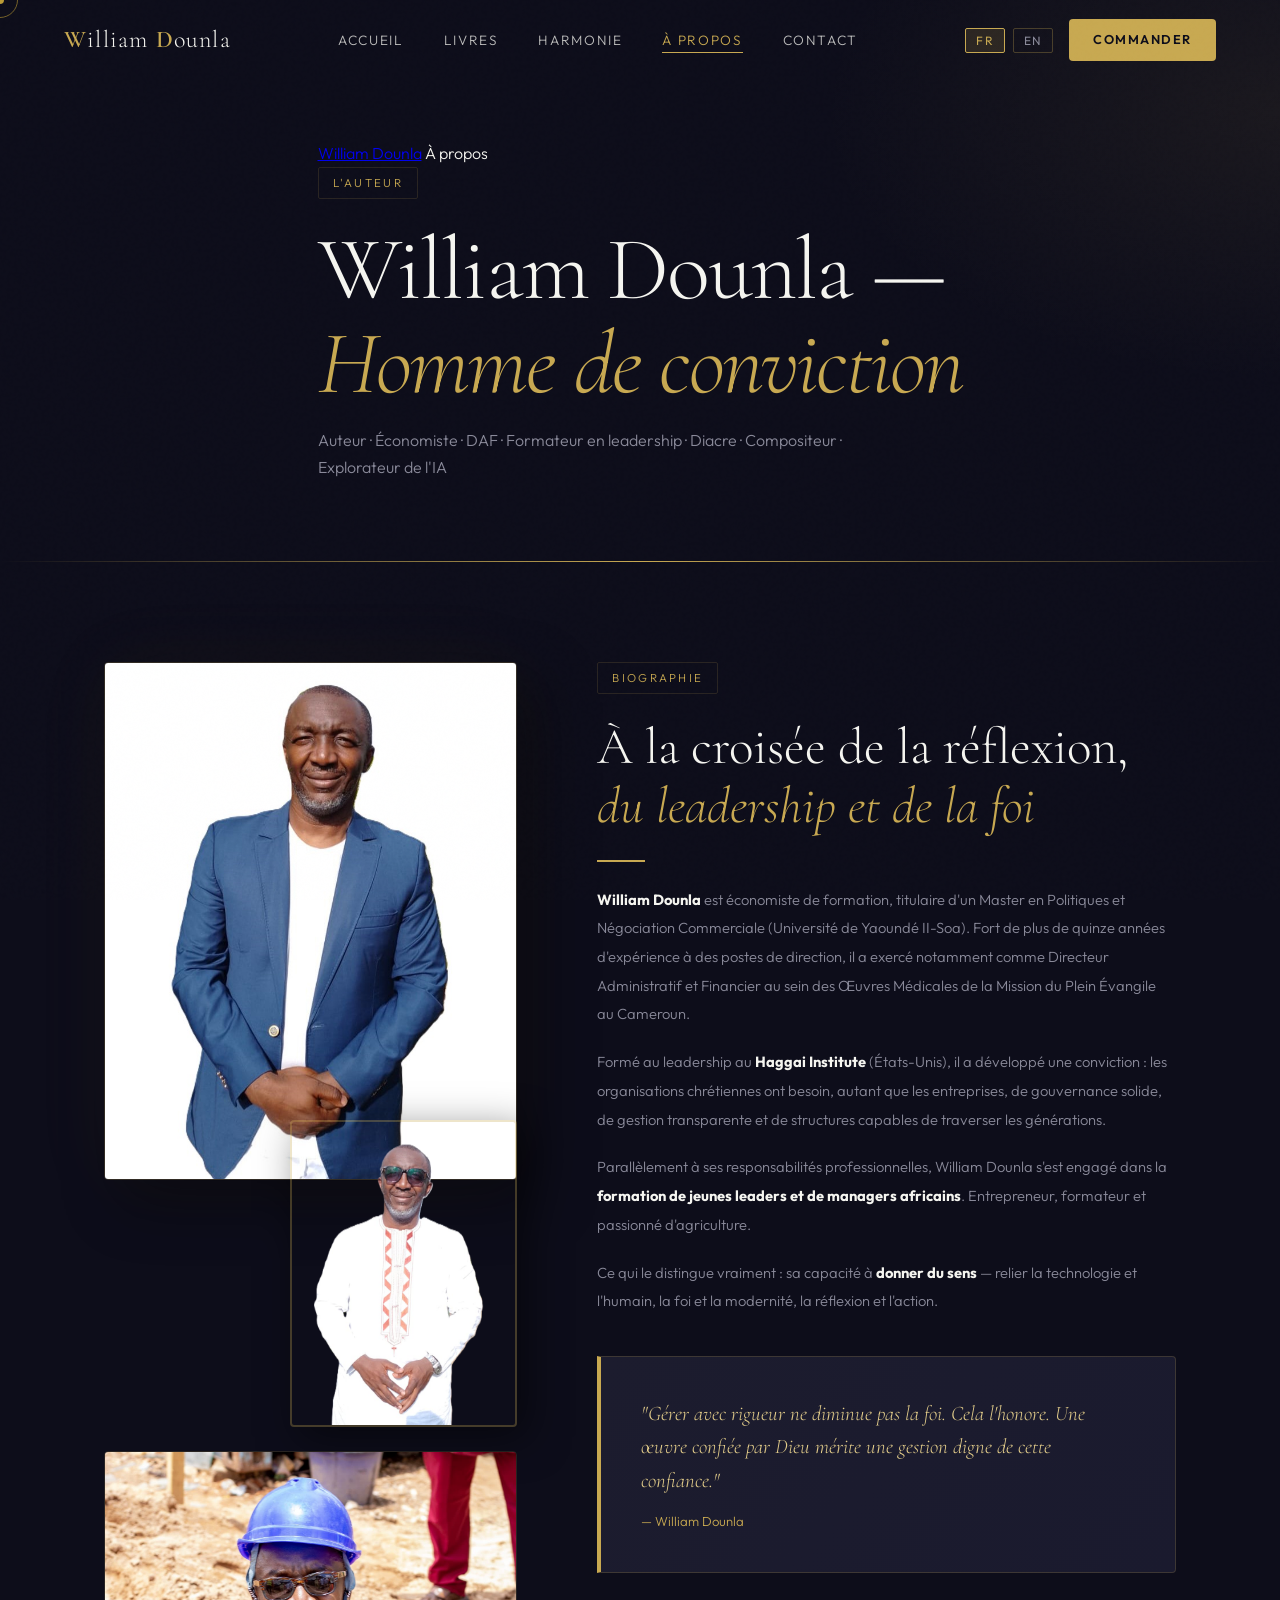
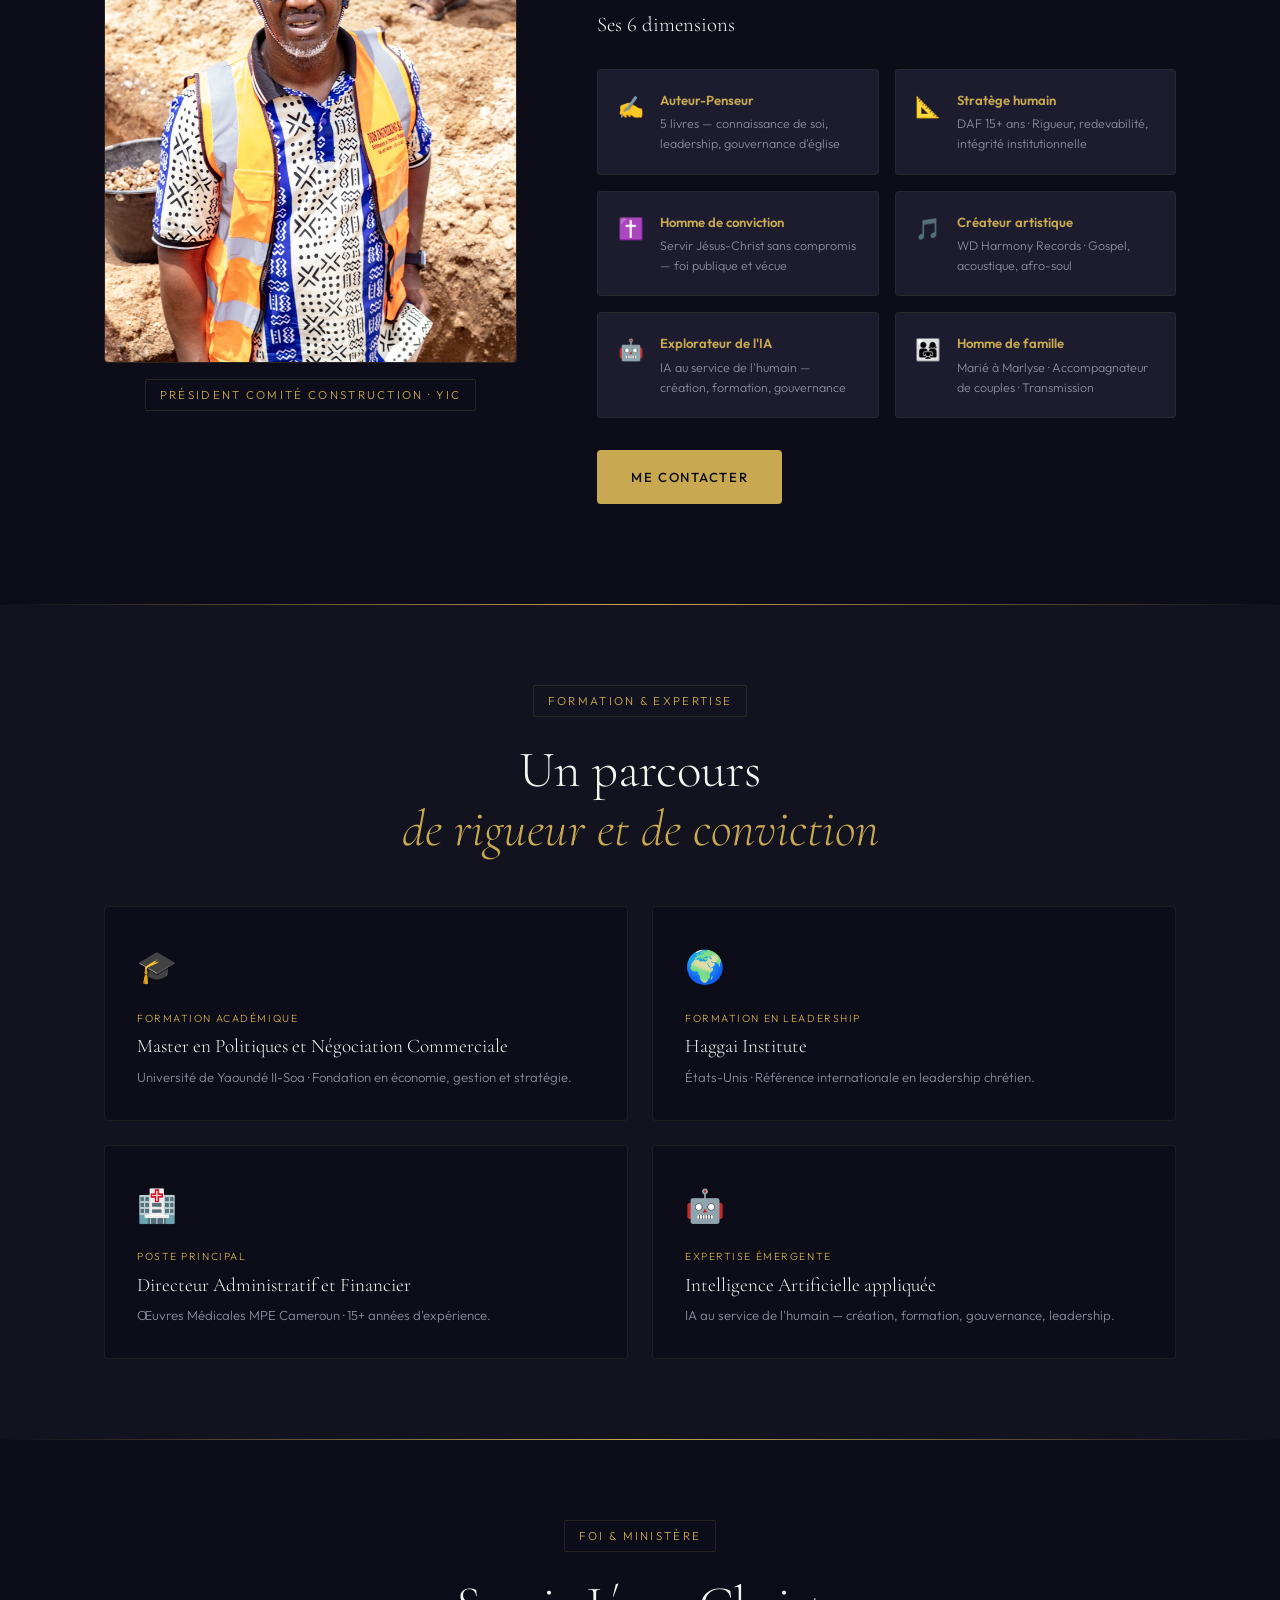
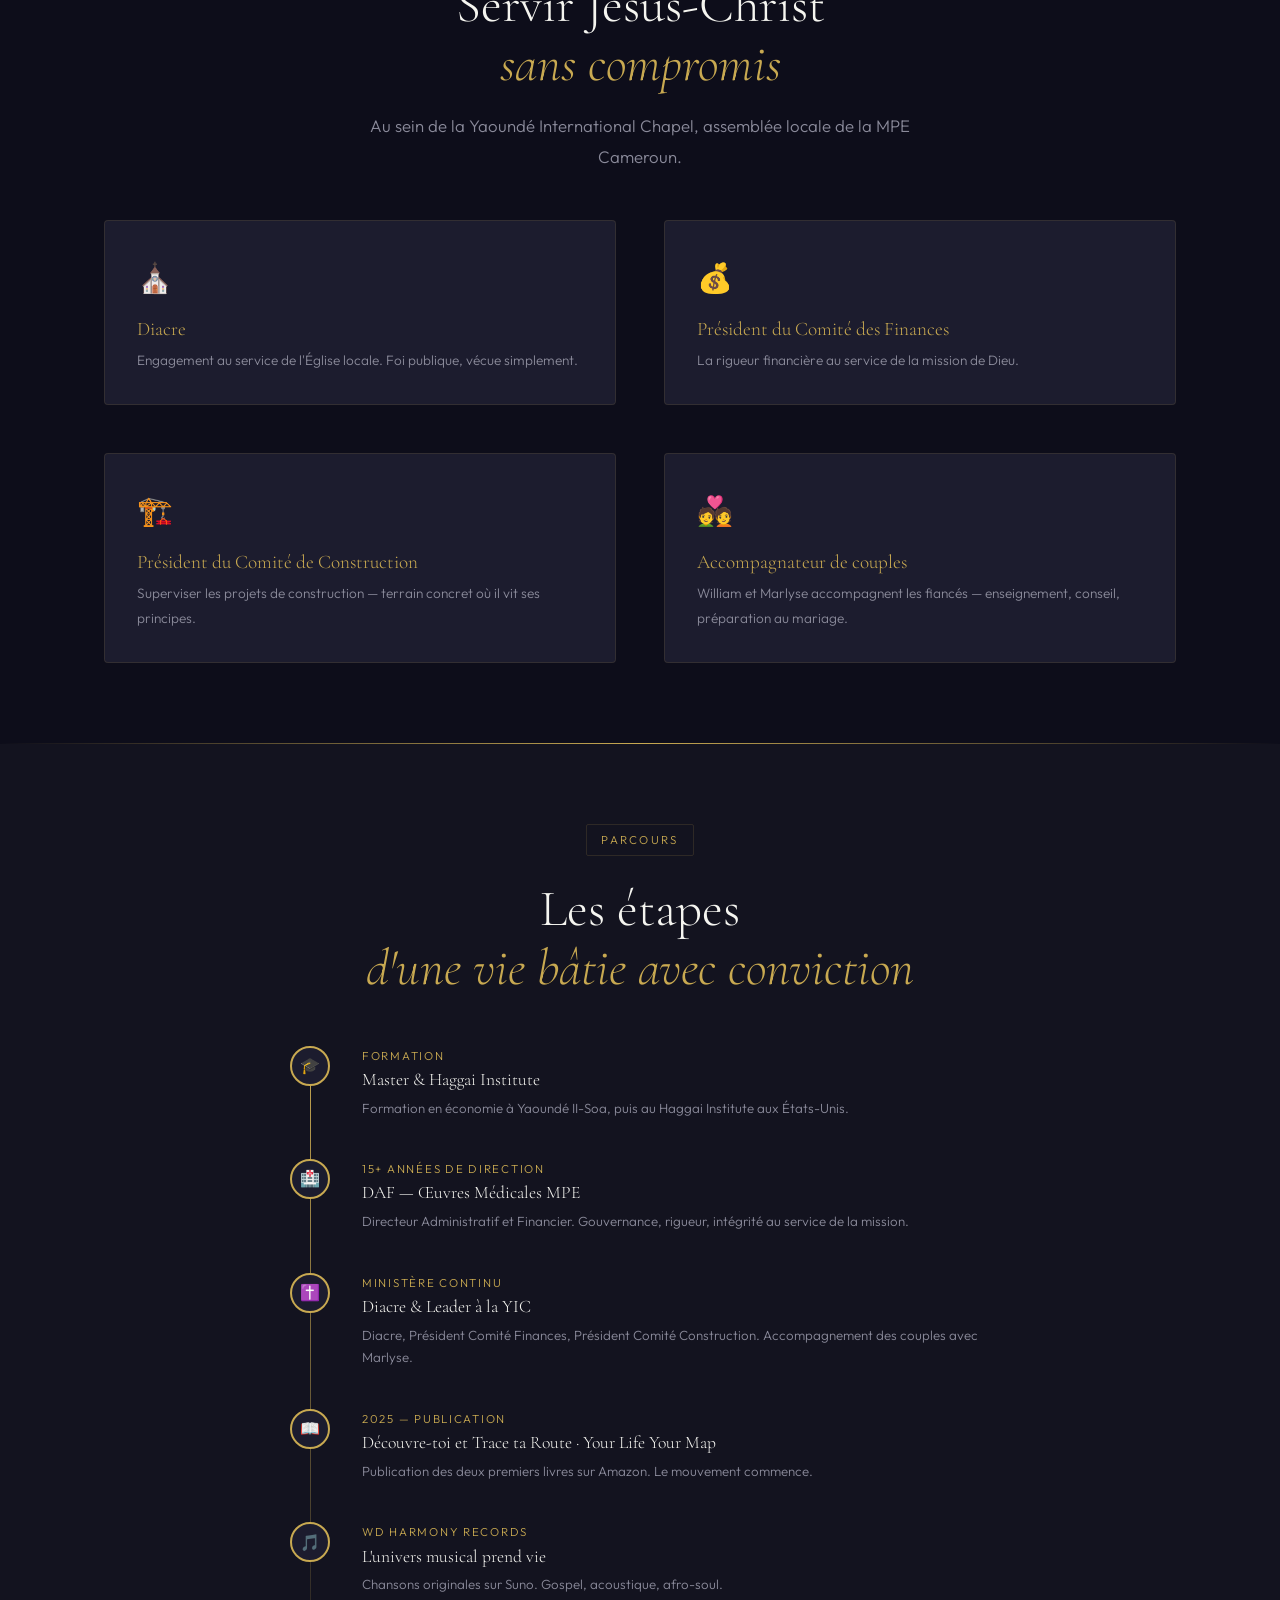
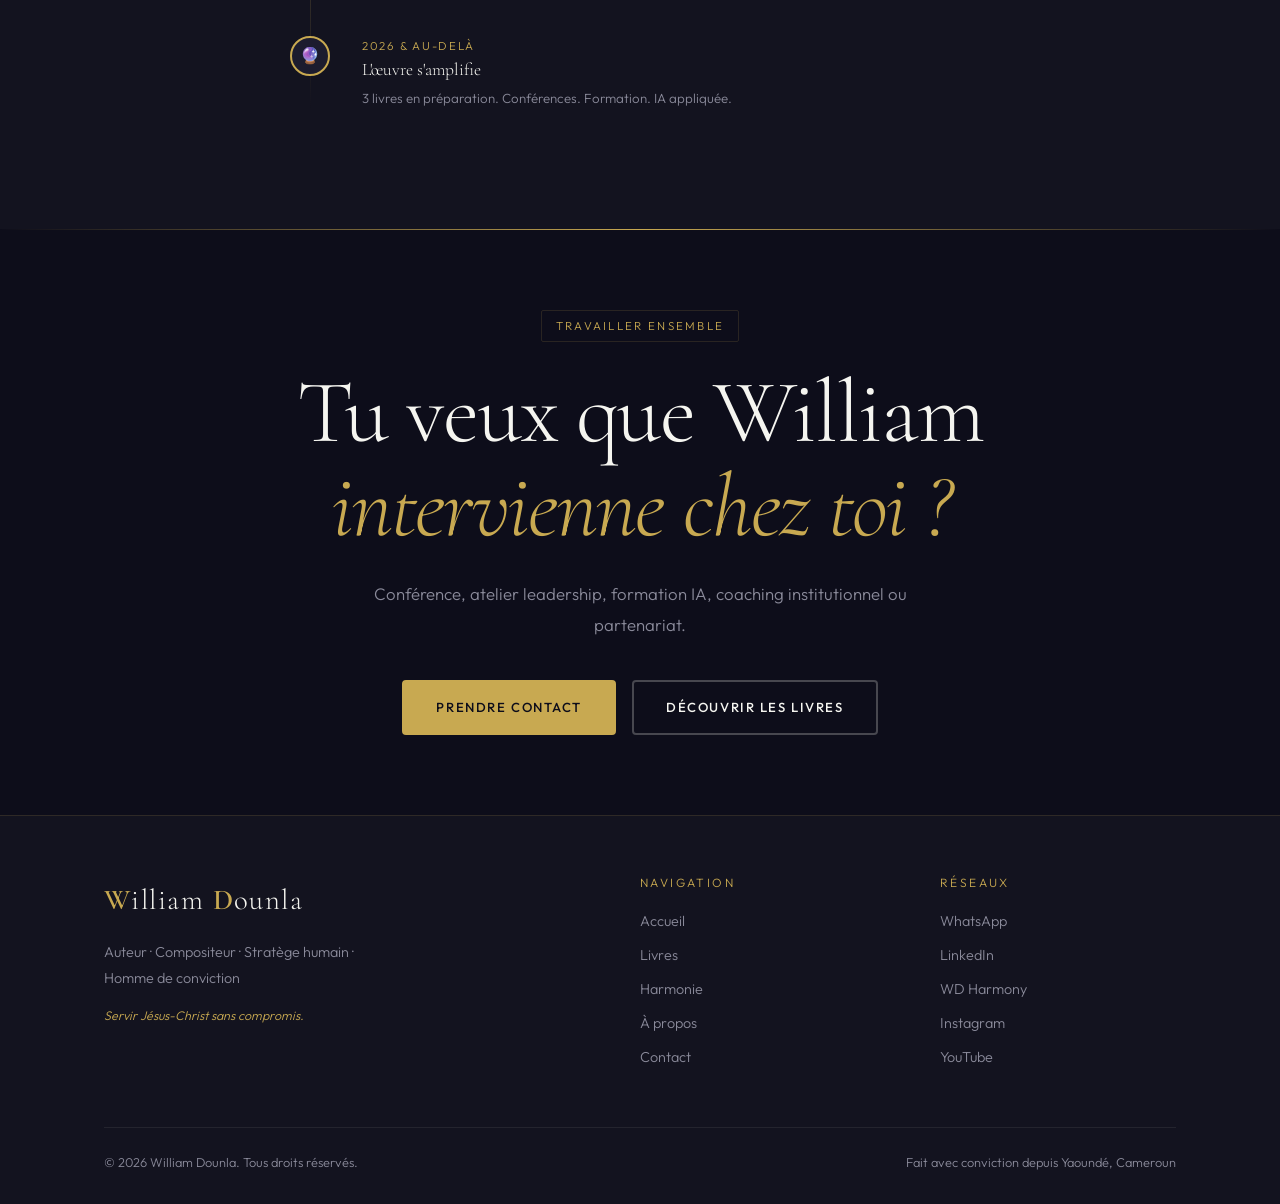
==== commit db5258a5: "Add files via upload" ====
--- a/apropos.html
+++ b/apropos.html
@@ -139,12 +139,27 @@
     .apropos-cta { padding:80px 0; text-align:center; background:var(--nuit); }
 
     @media(max-width:900px){
-      .portrait-layout{grid-template-columns:1fr;}
+      .portrait-layout{grid-template-columns:1fr;gap:2rem;}
       .portrait-col{position:static;}
       .portrait-secondary{display:none;}
+      .portrait-main{max-width:320px;margin:0 auto;display:block;}
+      .portrait-chantier{max-width:320px;margin:1rem auto 0;display:block;}
       .dimensions-grid{grid-template-columns:1fr;}
       .formation-grid{grid-template-columns:1fr;}
       .ministere-layout{grid-template-columns:1fr;}
+    }
+    @media(max-width:600px){
+      .page-hero{min-height:45vh;padding:calc(var(--nav-h) + 40px) 0 50px;}
+      .display-title{font-size:2.2rem;}
+      .section-title{font-size:1.6rem;}
+      .portrait-main{max-width:260px;}
+      .highlight-box{padding:1.5rem;}
+      .highlight-box p{font-size:1rem;}
+      .timeline::before{left:16px;}
+      .timeline-dot{width:32px;height:32px;font-size:0.85rem;}
+      .timeline-item{gap:1.2rem;}
+      .formation-card{padding:1.5rem;}
+      .ministere-card{padding:1.5rem;}
     }
   </style>
 </head>
@@ -373,19 +388,6 @@
           <p class="timeline-desc" id="tl6-d">3 livres en préparation. Conférences. Formation. IA appliquée. Le mouvement grandit — pour la jeunesse africaine et les organisations.</p>
         </div>
       </div>
-    </div>
-  </div>
-</section>
-
-<hr class="divider">
-
-<!-- LOGO -->
-<section style="padding:80px 0;text-align:center;background:var(--nuit);">
-  <div class="container reveal">
-    <div class="tag" id="brand-tag">Identité de marque</div>
-    <h2 class="section-title" id="brand-title">La marque<br><em>William Dounla</em></h2>
-    <div style="max-width:700px;margin:3rem auto;border:1px solid rgba(200,169,81,0.15);border-radius:var(--radius);overflow:hidden;">
-      <img src="logo-wd.png" alt="Logo William Dounla — Charte graphique" style="width:100%;display:block;" />
     </div>
   </div>
 </section>
@@ -470,7 +472,6 @@
   s('tl4-y',d.tl4y);s('tl4-t',d.tl4t);s('tl4-d',d.tl4d);
   s('tl5-y',d.tl5y);s('tl5-t',d.tl5t);s('tl5-d',d.tl5d);
   s('tl6-y',d.tl6y);s('tl6-t',d.tl6t);s('tl6-d',d.tl6d);
-  s('brand-tag',d.brandTag);s('brand-title',d.brandTitle,1);
   s('cta-tag',d.ctaTag);s('cta-title',d.ctaTitle,1);s('cta-sub',d.ctaSub);
   s('cta-btn1',d.ctaBtn1);s('cta-btn2',d.ctaBtn2);
 }
